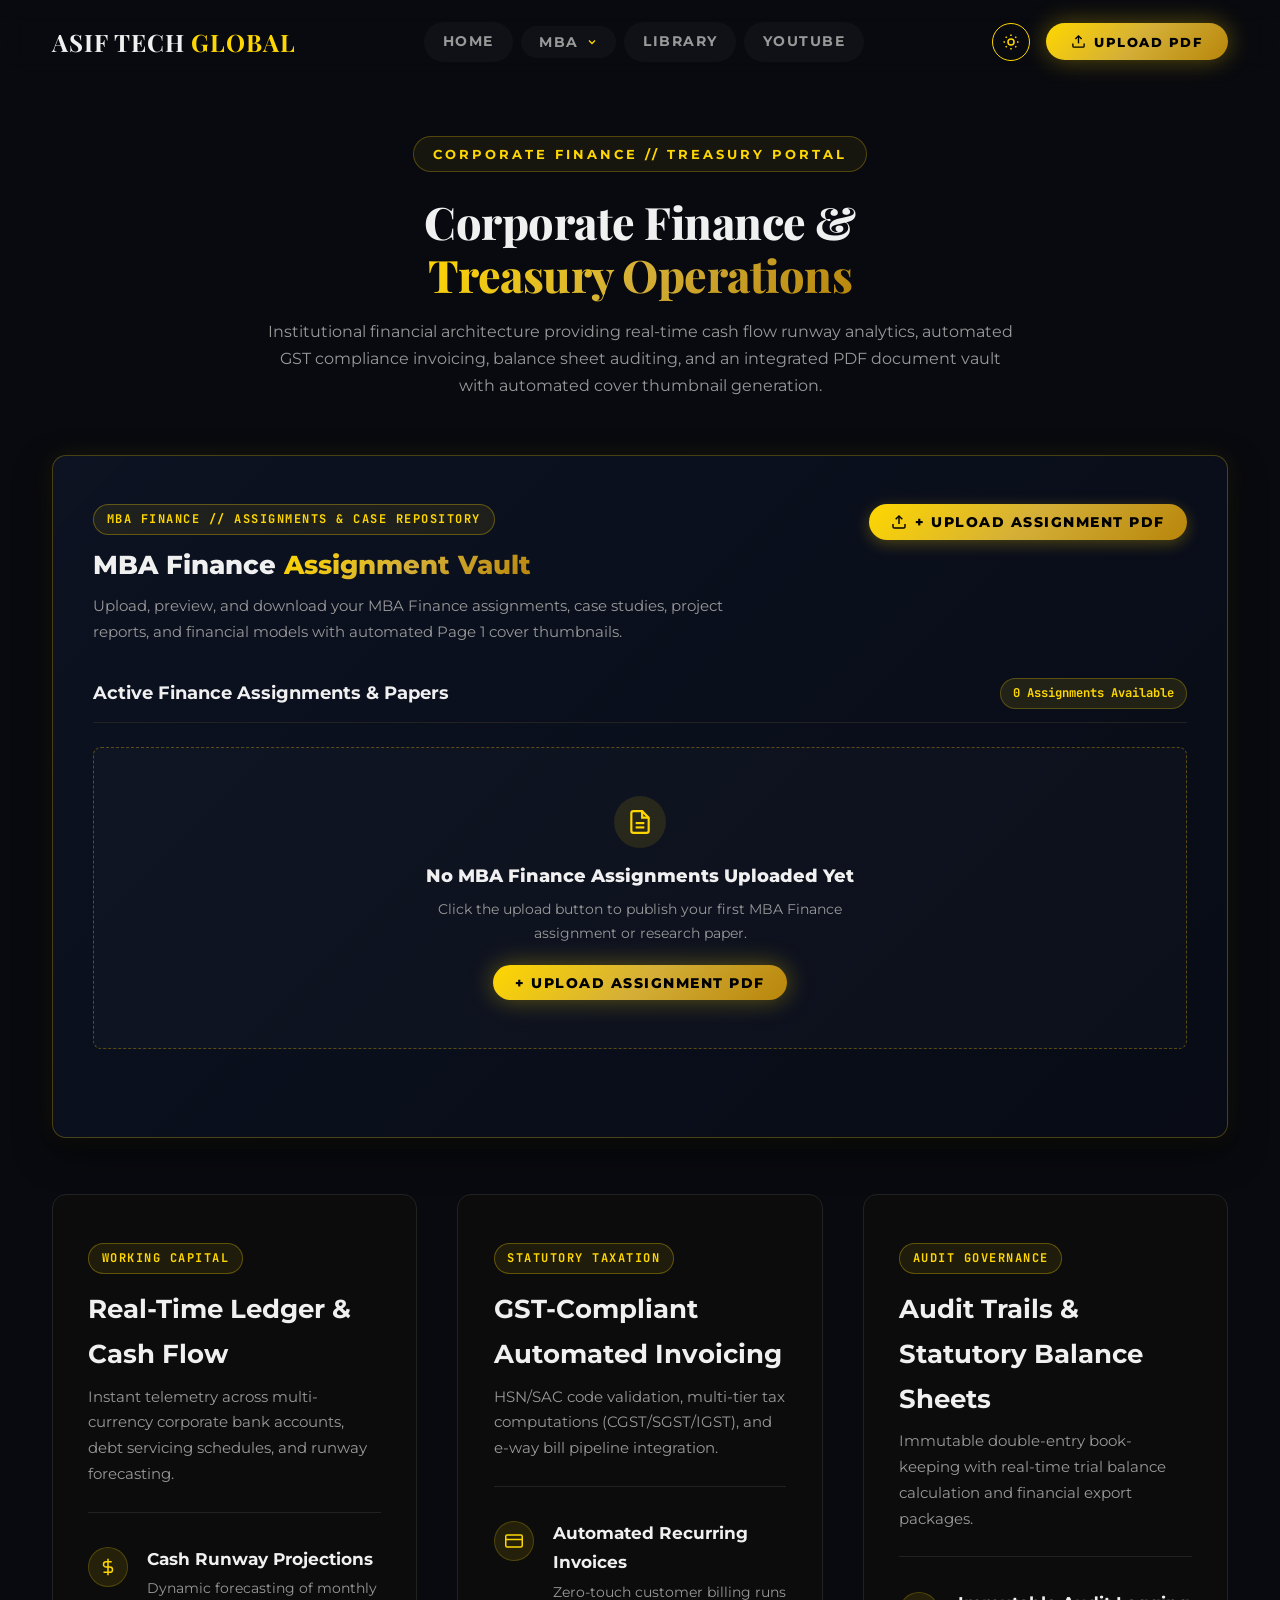
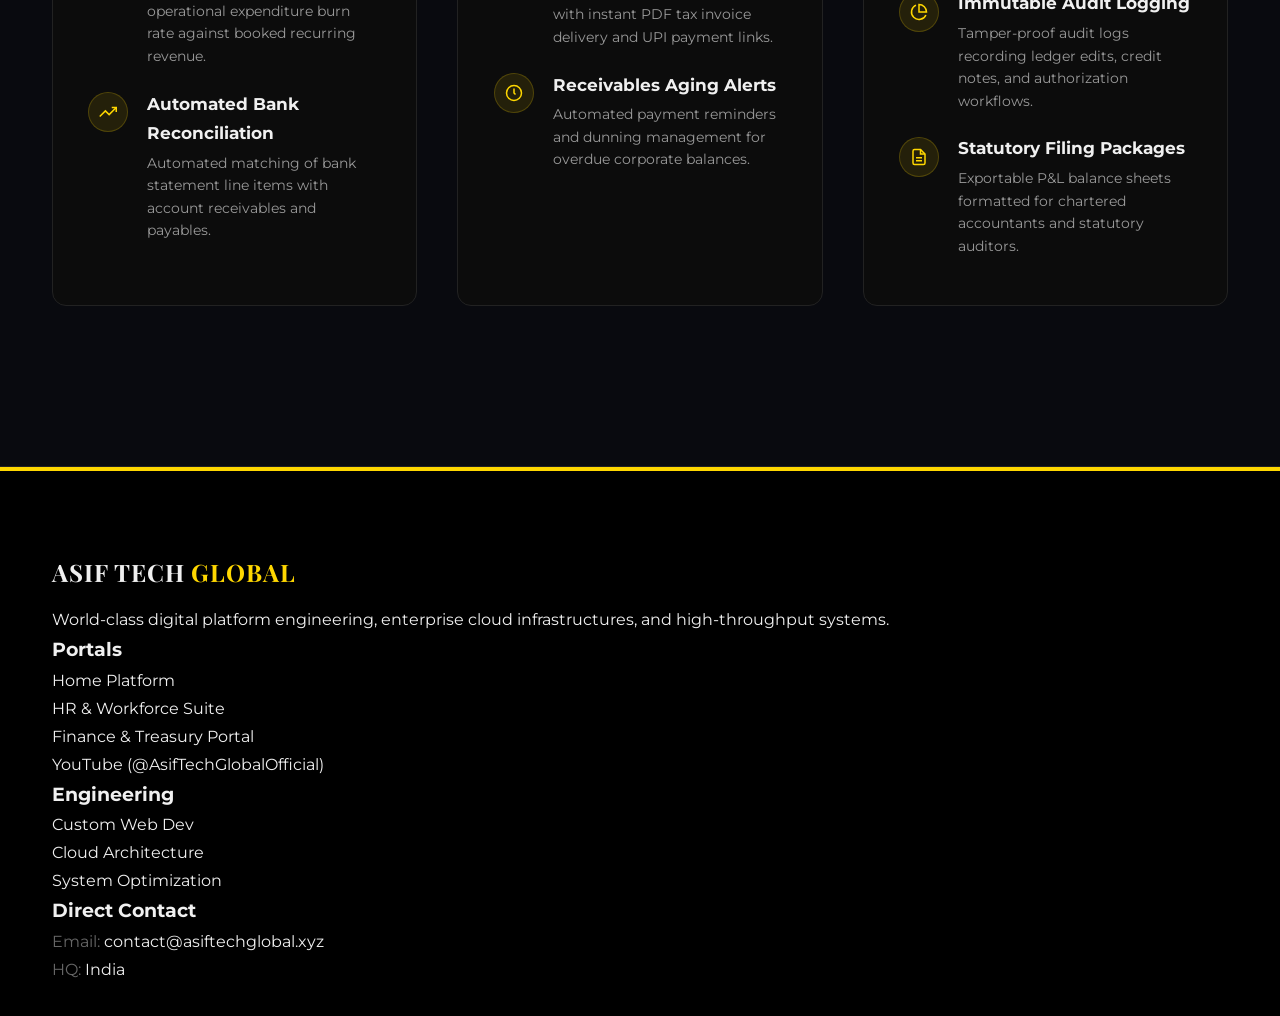
==== finance.html @ 7647943e "feat(finance): add MBA Finance Assignment PDF upload repository with auto-thumbnails and modal reade" ====
<!DOCTYPE html>
<html lang="en" data-theme="dark">
<head>
  <meta charset="UTF-8">
  <meta name="viewport" content="width=device-width, initial-scale=1.0">
  <title>Corporate Finance & Treasury Systems | ASIF TECH GLOBAL</title>
  <meta name="description" content="Enterprise Corporate Finance and Treasury platform by Asif Tech Global. Real-time ledgers, GST invoicing, cash flow forecasting, and automated PDF document vault.">
  
  <link rel="stylesheet" href="style.css">
  <script src="pdf.min.js"></script>
</head>
<body id="finance-portal">

  <!-- ==========================================================================
       Navigation Bar
       ========================================================================== -->
  <nav class="navbar" id="navbar">
    <div class="container nav-wrapper">
      <!-- Brand Logo -->
      <a href="index.html" class="brand-logo">
        ASIF TECH <span>GLOBAL</span>
      </a>

      <!-- Navigation Menu -->
      <div class="nav-menu">
        <a href="index.html" class="nav-link-item">Home</a>

        <!-- MBA Menu with separate HR & FINANCE options -->
        <div class="nav-dropdown" id="mbaDropdown">
          <button class="nav-dropdown-btn active" id="mbaDropdownBtn" type="button" aria-expanded="false" aria-haspopup="true">
            <span>MBA</span>
            <svg class="dropdown-chevron" width="12" height="12" viewBox="0 0 24 24" fill="none" stroke="currentColor" stroke-width="2.5"><polyline points="6 9 12 15 18 9"></polyline></svg>
          </button>
          
          <div class="dropdown-menu-box" id="mbaDropdownMenu">
            <!-- Option 1: HR -->
            <a href="hr.html" class="dropdown-item" id="navItemHr">
              <div class="dropdown-item-icon">
                <svg width="18" height="18" viewBox="0 0 24 24" fill="none" stroke="currentColor" stroke-width="2"><path d="M17 21v-2a4 4 0 0 0-4-4H5a4 4 0 0 0-4 4v2"></path><circle cx="9" cy="7" r="4"></circle><path d="M23 21v-2a4 4 0 0 0-3-3.87"></path><path d="M16 3.13a4 4 0 0 1 0 7.75"></path></svg>
              </div>
              <div class="dropdown-item-info">
                <span class="dropdown-title">HR</span>
                <span class="dropdown-desc">Human Resources, Payroll & Workforce</span>
              </div>
            </a>

            <div class="dropdown-divider"></div>

            <!-- Option 2: FINANCE (Active on this page) -->
            <a href="finance.html" class="dropdown-item active" id="navItemFinance">
              <div class="dropdown-item-icon">
                <svg width="18" height="18" viewBox="0 0 24 24" fill="none" stroke="currentColor" stroke-width="2"><line x1="12" y1="1" x2="12" y2="23"></line><path d="M17 5H9.5a3.5 3.5 0 0 0 0 7h5a3.5 3.5 0 0 1 0 7H6"></path></svg>
              </div>
              <div class="dropdown-item-info">
                <span class="dropdown-title">FINANCE</span>
                <span class="dropdown-desc">Corporate Treasury, GST & Ledgers</span>
              </div>
            </a>
          </div>
        </div>

        <a href="library.html" class="nav-link-item">Library</a>
        <a href="youtube.html" class="nav-link-item">YouTube</a>
      </div>

      <!-- Right Controls -->
      <div class="nav-right">
        <!-- Theme Toggle -->
        <button class="theme-toggle-btn" id="mode-toggle" type="button" aria-label="Toggle Dark and Light Mode" title="Toggle Mode">
          <svg id="sun-svg" width="18" height="18" viewBox="0 0 24 24" fill="none" stroke="currentColor" stroke-width="2">
            <circle cx="12" cy="12" r="4"></circle>
            <path d="M12 2v2M12 20v2M4.93 4.93l1.41 1.41M17.66 17.66l1.41 1.41M2 12h2M20 12h2M6.34 17.66l-1.41 1.41M19.07 4.93l-1.41 1.41"></path>
          </svg>
          <svg id="moon-svg" width="18" height="18" viewBox="0 0 24 24" fill="none" stroke="currentColor" stroke-width="2" style="display: none;">
            <path d="M21 12.79A9 9 0 1 1 11.21 3 7 7 0 0 0 21 12.79z"></path>
          </svg>
        </button>

        <button type="button" class="btn-gold" id="navUploadPdfBtn">
          <svg width="15" height="15" viewBox="0 0 24 24" fill="none" stroke="currentColor" stroke-width="2.2">
            <path d="M21 15v4a2 2 0 0 1-2 2H5a2 2 0 0 1-2-2v-4"></path>
            <polyline points="17 8 12 3 7 8"></polyline>
            <line x1="12" y1="3" x2="12" y2="15"></line>
          </svg>
          <span>Upload PDF</span>
        </button>
      </div>
    </div>
  </nav>

  <!-- ==========================================================================
       Dedicated Finance Page Hero
       ========================================================================== -->
  <header class="page-hero">
    <div class="container">
      <div class="hero-meta-badge">CORPORATE FINANCE // TREASURY PORTAL</div>
      <h1 class="page-hero-title">
        Corporate Finance & <br><span class="gradient-gold-text">Treasury Operations</span>
      </h1>
      <p class="page-hero-subtitle">
        Institutional financial architecture providing real-time cash flow runway analytics, automated GST compliance invoicing, balance sheet auditing, and an integrated PDF document vault with automated cover thumbnail generation.
      </p>
    </div>
  </header>

  <!-- ==========================================================================
       Financial Operations Architecture Grid
       ========================================================================== -->
  <section class="section" style="padding-top: 1rem;">
    <div class="container">
      <!-- ==========================================================================
           MBA Finance Assignment PDF Vault & Document Repository (TOP PROMINENT POSITION)
           ========================================================================== -->
      <div class="finance-pdf-panel" id="financePdfVault">
        <div class="pdf-panel-header" style="display: flex; justify-content: space-between; align-items: flex-start; flex-wrap: wrap; gap: 1rem;">
          <div>
            <div class="suite-badge" style="margin-bottom: 0.5rem;">MBA FINANCE // ASSIGNMENTS &amp; CASE REPOSITORY</div>
            <h2 style="font-size: 1.6rem; font-weight: 800; color: var(--text-main); margin-bottom: 0.4rem;">MBA Finance <span class="gradient-gold-text">Assignment Vault</span></h2>
            <p style="color: var(--text-muted); font-size: 0.92rem; max-width: 680px;">
              Upload, preview, and download your MBA Finance assignments, case studies, project reports, and financial models with automated Page 1 cover thumbnails.
            </p>
          </div>
          <button type="button" class="btn-gold" id="btnOpenFinanceUpload" style="padding: 0.65rem 1.4rem; font-size: 0.85rem; font-weight: 800; display: inline-flex; align-items: center; gap: 0.5rem; box-shadow: 0 4px 15px rgba(230, 184, 0, 0.3);">
            <svg width="16" height="16" viewBox="0 0 24 24" fill="none" stroke="currentColor" stroke-width="2.2"><path d="M21 15v4a2 2 0 0 1-2 2H5a2 2 0 0 1-2-2v-4"></path><polyline points="17 8 12 3 7 8"></polyline><line x1="12" y1="3" x2="12" y2="15"></line></svg>
            <span>+ Upload Assignment PDF</span>
          </button>
        </div>

        <!-- Active Financial Documents Grid -->
        <div class="pdf-documents-header" style="margin-top: 1.5rem;">
          <h4>Active Finance Assignments &amp; Papers</h4>
          <span class="pdf-count-badge" id="pdfDocCount">0 Assignments Available</span>
        </div>

        <div class="pdf-documents-grid" id="financePdfGrid" style="margin-bottom: 2.5rem;">
          <!-- Dynamic Document Cards populated here with live Page 1 thumbnails -->
        </div>
      </div>

      <!-- ==========================================================================
           Financial Operations Architecture Grid (BELOW PDF SECTION)
           ========================================================================== -->
      <div class="hr-finance-grid" style="grid-template-columns: repeat(auto-fit, minmax(320px, 1fr));">
        <!-- Module 1: Ledger & Cash Flow -->
        <div class="suite-card">
          <div class="suite-header">
            <div class="suite-badge">Working Capital</div>
            <h3>Real-Time Ledger & Cash Flow</h3>
            <p style="color: var(--text-muted); font-size: 0.92rem;">
              Instant telemetry across multi-currency corporate bank accounts, debt servicing schedules, and runway forecasting.
            </p>
          </div>
          <ul class="suite-feature-list">
            <li>
              <div class="suite-feature-icon">
                <svg width="18" height="18" viewBox="0 0 24 24" fill="none" stroke="currentColor" stroke-width="2"><line x1="12" y1="1" x2="12" y2="23"></line><path d="M17 5H9.5a3.5 3.5 0 0 0 0 7h5a3.5 3.5 0 0 1 0 7H6"></path></svg>
              </div>
              <div>
                <strong>Cash Runway Projections</strong>
                <p>Dynamic forecasting of monthly operational expenditure burn rate against booked recurring revenue.</p>
              </div>
            </li>
            <li>
              <div class="suite-feature-icon">
                <svg width="18" height="18" viewBox="0 0 24 24" fill="none" stroke="currentColor" stroke-width="2"><polyline points="23 6 13.5 15.5 8.5 10.5 1 18"></polyline><polyline points="17 6 23 6 23 12"></polyline></svg>
              </div>
              <div>
                <strong>Automated Bank Reconciliation</strong>
                <p>Automated matching of bank statement line items with account receivables and payables.</p>
              </div>
            </li>
          </ul>
        </div>

        <!-- Module 2: GST Invoicing -->
        <div class="suite-card">
          <div class="suite-header">
            <div class="suite-badge">Statutory Taxation</div>
            <h3>GST-Compliant Automated Invoicing</h3>
            <p style="color: var(--text-muted); font-size: 0.92rem;">
              HSN/SAC code validation, multi-tier tax computations (CGST/SGST/IGST), and e-way bill pipeline integration.
            </p>
          </div>
          <ul class="suite-feature-list">
            <li>
              <div class="suite-feature-icon">
                <svg width="18" height="18" viewBox="0 0 24 24" fill="none" stroke="currentColor" stroke-width="2"><rect x="1" y="4" width="22" height="16" rx="2" ry="2"></rect><line x1="1" y1="10" x2="23" y2="10"></line></svg>
              </div>
              <div>
                <strong>Automated Recurring Invoices</strong>
                <p>Zero-touch customer billing runs with instant PDF tax invoice delivery and UPI payment links.</p>
              </div>
            </li>
            <li>
              <div class="suite-feature-icon">
                <svg width="18" height="18" viewBox="0 0 24 24" fill="none" stroke="currentColor" stroke-width="2"><circle cx="12" cy="12" r="10"></circle><polyline points="12 6 12 12 14 14"></polyline></svg>
              </div>
              <div>
                <strong>Receivables Aging Alerts</strong>
                <p>Automated payment reminders and dunning management for overdue corporate balances.</p>
              </div>
            </li>
          </ul>
        </div>

        <!-- Module 3: Audit & Balances -->
        <div class="suite-card">
          <div class="suite-header">
            <div class="suite-badge">Audit Governance</div>
            <h3>Audit Trails & Statutory Balance Sheets</h3>
            <p style="color: var(--text-muted); font-size: 0.92rem;">
              Immutable double-entry book-keeping with real-time trial balance calculation and financial export packages.
            </p>
          </div>
          <ul class="suite-feature-list">
            <li>
              <div class="suite-feature-icon">
                <svg width="18" height="18" viewBox="0 0 24 24" fill="none" stroke="currentColor" stroke-width="2"><path d="M21.21 15.89A10 10 0 1 1 8 2.83"></path><path d="M22 12A10 10 0 0 0 12 2v10z"></path></svg>
              </div>
              <div>
                <strong>Immutable Audit Logging</strong>
                <p>Tamper-proof audit logs recording ledger edits, credit notes, and authorization workflows.</p>
              </div>
            </li>
            <li>
              <div class="suite-feature-icon">
                <svg width="18" height="18" viewBox="0 0 24 24" fill="none" stroke="currentColor" stroke-width="2"><path d="M14 2H6a2 2 0 0 0-2 2v16a2 2 0 0 0 2 2h12a2 2 0 0 0 2-2V8z"></path><polyline points="14 2 14 8 20 8"></polyline><line x1="16" y1="13" x2="8" y2="13"></line><line x1="16" y1="17" x2="8" y2="17"></line></svg>
              </div>
              <div>
                <strong>Statutory Filing Packages</strong>
                <p>Exportable P&amp;L balance sheets formatted for chartered accountants and statutory auditors.</p>
              </div>
            </li>
          </ul>
        </div>
      </div>
    </div>
  </section>

  <!-- ==========================================================================
       Footer
       ========================================================================== -->
  <footer class="footer">
    <div class="container">
      <div class="footer-grid">
        <div class="footer-brand-col">
          <div class="brand-logo" style="margin-bottom: 0.8rem;">
            ASIF TECH <span>GLOBAL</span>
          </div>
          <p>
            World-class digital platform engineering, enterprise cloud infrastructures, and high-throughput systems.
          </p>
        </div>

        <div>
          <h3>Portals</h3>
          <ul>
            <li><a href="index.html">Home Platform</a></li>
            <li><a href="hr.html">HR & Workforce Suite</a></li>
            <li><a href="finance.html">Finance & Treasury Portal</a></li>
            <li><a href="youtube.html">YouTube (@AsifTechGlobalOfficial)</a></li>
          </ul>
        </div>

        <div>
          <h3>Engineering</h3>
          <ul>
            <li><a href="index.html#ecosystem">Custom Web Dev</a></li>
            <li><a href="index.html#ecosystem">Cloud Architecture</a></li>
            <li><a href="index.html#ecosystem">System Optimization</a></li>
          </ul>
        </div>

        <div>
          <h3>Direct Contact</h3>
          <ul>
            <li><span style="color: var(--text-dim);">Email:</span> <a href="mailto:contact@asiftechglobal.xyz">contact@asiftechglobal.xyz</a></li>
            <li><span style="color: var(--text-dim);">HQ:</span> India</li>
          </ul>
        </div>
      </div>

  <!-- ==========================================================================
       MBA Finance Assignment Upload Modal
       ========================================================================== -->
  <div class="pdf-modal" id="financeUploadModal" role="dialog" aria-modal="true" aria-hidden="true">
    <div class="pdf-modal-backdrop" id="financeUploadModalBackdrop"></div>
    <div class="pdf-modal-container" style="max-width: 620px; height: auto; max-height: 90vh;">
      <div class="pdf-modal-header">
        <div class="pdf-modal-title" style="display: flex; align-items: center; gap: 0.6rem;">
          <svg width="18" height="18" viewBox="0 0 24 24" fill="none" stroke="var(--gold)" stroke-width="2.2"><path d="M21 15v4a2 2 0 0 1-2 2H5a2 2 0 0 1-2-2v-4"></path><polyline points="17 8 12 3 7 8"></polyline><line x1="12" y1="3" x2="12" y2="15"></line></svg>
          <span>Upload MBA Finance Assignment</span>
        </div>
        <button type="button" class="btn-pdf-close" id="financeUploadModalClose" aria-label="Close Modal">
          <svg width="18" height="18" viewBox="0 0 24 24" fill="none" stroke="currentColor" stroke-width="2"><line x1="18" y1="6" x2="6" y2="18"></line><line x1="6" y1="6" x2="18" y2="18"></line></svg>
        </button>
      </div>

      <div class="pdf-modal-body" style="padding: 1.8rem; overflow-y: auto; background: var(--bg-card, #0f1424);">
        <form id="formUploadFinanceAssignment" style="display: flex; flex-direction: column; gap: 1.1rem;">
          
          <!-- PDF File Dropzone -->
          <div class="bot-field-box">
            <label class="bot-field-label">Select Assignment PDF *</label>
            <div class="lib-file-dropzone" id="financeFileDropzone" style="border: 2px dashed rgba(230, 184, 0, 0.4); border-radius: 8px; padding: 1.8rem; text-align: center; cursor: pointer; background: rgba(0,0,0,0.25); transition: all 0.3s ease;">
              <input type="file" id="financePdfInput" accept="application/pdf" style="display: none;" required>
              <div class="dropzone-content">
                <div style="width: 44px; height: 44px; border-radius: 50%; background: rgba(230, 184, 0, 0.12); color: var(--gold); display: inline-flex; align-items: center; justify-content: center; margin-bottom: 0.6rem;">
                  <svg width="22" height="22" viewBox="0 0 24 24" fill="none" stroke="currentColor" stroke-width="2.2"><path d="M21 15v4a2 2 0 0 1-2 2H5a2 2 0 0 1-2-2v-4"></path><polyline points="17 8 12 3 7 8"></polyline><line x1="12" y1="3" x2="12" y2="15"></line></svg>
                </div>
                <p id="financeDropText" style="font-size: 0.95rem; font-weight: 700; color: var(--text-main); margin-bottom: 0.2rem;">Click to choose Assignment PDF</p>
                <p id="financeDropSubText" style="font-size: 0.78rem; color: var(--text-muted);">or drag and drop your PDF document here</p>
              </div>
            </div>
          </div>

          <!-- Assignment Title -->
          <div class="bot-field-box">
            <label class="bot-field-label" for="financeDocTitle">Assignment Title *</label>
            <input type="text" id="financeDocTitle" class="bot-text-input" placeholder="e.g. Corporate Valuation &amp; DCF Model Assignment" required>
          </div>

          <!-- Subject & Author -->
          <div style="display: grid; grid-template-columns: 1fr 1fr; gap: 1rem;">
            <div class="bot-field-box">
              <label class="bot-field-label" for="financeDocSubject">Finance Subject / Module *</label>
              <select id="financeDocSubject" class="bot-select-input" required>
                <option value="Corporate Finance" selected>Corporate Finance</option>
                <option value="Valuation &amp; DCF">Valuation &amp; DCF Models</option>
                <option value="Portfolio Management">Portfolio &amp; Security Analysis</option>
                <option value="Financial Markets">Financial Markets &amp; Banking</option>
                <option value="GST &amp; Taxation">Corporate Tax &amp; GST</option>
                <option value="Working Capital">Working Capital Management</option>
                <option value="International Finance">International Finance</option>
                <option value="Case Study Solution">Case Study Solution</option>
              </select>
            </div>

            <div class="bot-field-box">
              <label class="bot-field-label" for="financeDocAuthor">Author / Student / Batch</label>
              <input type="text" id="financeDocAuthor" class="bot-text-input" placeholder="e.g. MBA Finance 2026">
            </div>
          </div>

          <!-- Live Thumbnail Preview -->
          <div id="financeThumbPreviewBox" style="display: none; background: rgba(0,0,0,0.4); border: 1px solid var(--border-gold); border-radius: var(--radius-sm); padding: 0.9rem; text-align: center;">
            <span style="font-size: 0.72rem; font-weight: 700; color: var(--gold); display: block; margin-bottom: 0.5rem; text-transform: uppercase; letter-spacing: 0.5px;">
              Auto-Generated Cover Thumbnail
            </span>
            <img id="financeImgThumbnail" src="" alt="Thumbnail Preview" style="max-height: 150px; max-width: 100%; border-radius: 4px; box-shadow: 0 4px 15px rgba(0,0,0,0.5);">
          </div>

          <button type="submit" id="btnSubmitFinanceAssignment" class="btn-gold" style="padding: 0.85rem; font-weight: 800; font-size: 0.95rem; justify-content: center; width: 100%; margin-top: 0.4rem; box-shadow: 0 4px 15px rgba(230, 184, 0, 0.3);">
            Publish Assignment to Vault
          </button>
        </form>
      </div>
    </div>
  </div>

  <!-- In-Page PDF Reader Modal -->
  <div class="pdf-modal" id="pdfModal" aria-hidden="true">
    <div class="pdf-modal-backdrop" id="pdfModalBackdrop"></div>
    <div class="pdf-modal-container">
      <div class="pdf-modal-header">
        <div class="pdf-modal-title" id="pdfModalTitle">Document Viewer</div>
        <div class="pdf-modal-actions">
          <a href="#" id="pdfModalDownload" class="btn-pdf-action" download title="Download PDF">
            <svg width="15" height="15" viewBox="0 0 24 24" fill="none" stroke="currentColor" stroke-width="2">
              <path d="M21 15v4a2 2 0 0 1-2 2H5a2 2 0 0 1-2-2v-4"></path>
              <polyline points="7 10 12 15 17 10"></polyline>
              <line x1="12" y1="15" x2="12" y2="3"></line>
            </svg>
            <span>Download</span>
          </a>
          <button type="button" class="btn-pdf-close" id="closePdfModal" aria-label="Close Viewer">
            <svg width="18" height="18" viewBox="0 0 24 24" fill="none" stroke="currentColor" stroke-width="2">
              <line x1="18" y1="6" x2="6" y2="18"></line>
              <line x1="6" y1="6" x2="18" y2="18"></line>
            </svg>
          </button>
        </div>
      </div>
      <div class="pdf-modal-body">
        <iframe id="pdfModalFrame" src="" title="PDF Document Viewer"></iframe>
      </div>
    </div>
  </div>

  <!-- Scroll to top button -->
  <button class="scroll-top" id="scroll-top" onclick="window.scrollTo({top:0,behavior:'smooth'})" aria-label="Scroll to Top" title="Scroll to Top">
    &uarr;
  </button>

  <script src="app.js"></script>
</body>
</html>
---- style.css ----
/* ==========================================================================
   ASIF TECH GLOBAL — Ultra-Luxury Black & Gold IT Engineering Firm
   Benchmark: asiftechglobal.xyz (Elevated & Refined, Zero Emojis)
   ========================================================================== */

@import url('https://fonts.googleapis.com/css2?family=Montserrat:ital,wght@0,300;0,400;0,500;0,600;0,700;0,800;0,900;1,400&family=Playfair+Display:wght@600;700;800&family=JetBrains+Mono:wght@400;500&display=swap');

:root {
  --gold: #FFD700;
  --gold-light: #FFE55C;
  --gold-dark: #B8860B;
  --gold-gradient: linear-gradient(135deg, #FFD700 0%, #D4AF37 50%, #B8860B 100%);
  --gold-glow: 0 0 25px rgba(255, 215, 0, 0.35);

  --black: #000000;
  --dark-void: #050505;
  --dark-card: #0c0c0c;
  --dark-surface: #141414;
  --border-subtle: #222222;
  --border-gold: rgba(255, 215, 0, 0.3);

  --text-main: #f0f0f0;
  --text-muted: #999999;
  --text-dim: #666666;

  --font-main: 'Montserrat', -apple-system, BlinkMacSystemFont, sans-serif;
  --font-serif: 'Playfair Display', serif;
  --font-mono: 'JetBrains Mono', monospace;

  --radius-sm: 4px;
  --radius-md: 8px;
  --radius-lg: 14px;
  --radius-pill: 50px;

  --transition: 0.3s cubic-bezier(0.16, 1, 0.3, 1);
}

[data-theme="light"] {
  --black: #ffffff;
  --dark-void: #f5f5f7;
  --dark-card: #ffffff;
  --dark-surface: #e9e9ee;
  --border-subtle: #d8d8e0;
  --border-gold: rgba(184, 134, 11, 0.4);

  --text-main: #111111;
  --text-muted: #555555;
  --text-dim: #888888;
  --gold-glow: 0 0 20px rgba(184, 134, 11, 0.25);
}

/* Reset & Base */
*, *::before, *::after {
  margin: 0;
  padding: 0;
  box-sizing: border-box;
}

html {
  scroll-behavior: smooth;
  font-size: 16px;
}

body {
  font-family: var(--font-main);
  background: #090a0f;
  color: var(--text-main);
  line-height: 1.75;
  overflow-x: hidden;
  transition: background var(--transition), color var(--transition);
  position: relative;
}

[data-theme="light"] body {
  background: #f8fafc;
}

/* Background Canvas Disabled */
#financeHrCanvas {
  display: none !important;
}

a {
  text-decoration: none;
  color: inherit;
  transition: var(--transition);
}

ul {
  list-style: none;
}

button {
  cursor: pointer;
  border: none;
  background: none;
  font-family: inherit;
}

.container {
  max-width: 1240px;
  margin: 0 auto;
  padding: 0 2rem;
}

/* Typography Helpers */
.text-gold {
  color: var(--gold);
}

.gradient-gold-text {
  background: var(--gold-gradient);
  -webkit-background-clip: text;
  -webkit-text-fill-color: transparent;
}

/* ==========================================================================
   Navigation Bar (Seamless Transparent, No Border Line, ONLY "Home")
   ========================================================================== */
.navbar {
  position: fixed;
  top: 0;
  left: 0;
  width: 100%;
  z-index: 1000;
  background: transparent;
  backdrop-filter: blur(14px);
  -webkit-backdrop-filter: blur(14px);
  border-bottom: none; /* Removed header border line */
  padding: 1.3rem 0;
  transition: background-color var(--transition), padding var(--transition), box-shadow var(--transition);
}

[data-theme="light"] .navbar {
  background: transparent;
}

.navbar.scrolled {
  padding: 0.9rem 0;
  background: rgba(8, 12, 22, 0.65);
  backdrop-filter: blur(20px);
  -webkit-backdrop-filter: blur(20px);
  border-bottom: none; /* No line even when scrolled */
  box-shadow: 0 10px 30px rgba(0, 0, 0, 0.4);
}

[data-theme="light"] .navbar.scrolled {
  background: rgba(255, 255, 255, 0.85);
  box-shadow: 0 10px 25px rgba(0, 0, 0, 0.06);
}

.nav-wrapper {
  display: flex;
  align-items: center;
  justify-content: space-between;
}

.brand-logo {
  font-family: var(--font-serif);
  font-size: 1.5rem;
  font-weight: 700;
  letter-spacing: 1px;
  color: var(--text-main);
  display: flex;
  align-items: center;
  gap: 0.4rem;
}

.brand-logo span {
  color: var(--gold);
}

/* Nav Menu & Dropdown */
.nav-menu {
  display: flex;
  align-items: center;
  gap: 0.5rem;
}

.nav-link-item {
  font-size: 0.85rem;
  font-weight: 700;
  text-transform: uppercase;
  letter-spacing: 1.5px;
  color: var(--text-muted);
  padding: 0.45rem 1.1rem;
  border-radius: var(--radius-pill);
  background: rgba(255, 255, 255, 0.03);
  border: 1px solid transparent;
  transition: var(--transition);
  text-decoration: none;
  display: inline-flex;
  align-items: center;
}

.nav-link-item:hover, .nav-link-item.active {
  color: var(--gold);
  background: rgba(255, 215, 0, 0.08);
  border-color: rgba(255, 215, 0, 0.3);
  box-shadow: 0 0 15px rgba(255, 215, 0, 0.2);
}

/* MBA Dropdown */
.nav-dropdown {
  position: relative;
  display: inline-block;
}

.nav-dropdown-btn {
  font-family: inherit;
  font-size: 0.85rem;
  font-weight: 700;
  text-transform: uppercase;
  letter-spacing: 1.5px;
  color: var(--text-muted);
  padding: 0.45rem 1.1rem;
  border-radius: var(--radius-pill);
  background: rgba(255, 255, 255, 0.03);
  border: 1px solid transparent;
  cursor: pointer;
  transition: var(--transition);
  display: inline-flex;
  align-items: center;
  gap: 0.45rem;
}

.dropdown-chevron {
  transition: transform 0.25s cubic-bezier(0.16, 1, 0.3, 1);
  color: var(--gold);
}

.nav-dropdown:hover .nav-dropdown-btn,
.nav-dropdown.active .nav-dropdown-btn,
.nav-dropdown-btn:hover {
  color: var(--gold);
  background: rgba(255, 215, 0, 0.08);
  border-color: rgba(255, 215, 0, 0.3);
  box-shadow: 0 0 15px rgba(255, 215, 0, 0.2);
}

.nav-dropdown:hover .dropdown-chevron,
.nav-dropdown.active .dropdown-chevron {
  transform: rotate(180deg);
}

.dropdown-menu-box {
  position: absolute;
  top: calc(100% + 0.6rem);
  left: 50%;
  transform: translateX(-50%) translateY(8px);
  min-width: 290px;
  background: rgba(14, 20, 36, 0.95);
  backdrop-filter: blur(20px);
  -webkit-backdrop-filter: blur(20px);
  border: 1px solid rgba(255, 215, 0, 0.25);
  border-radius: var(--radius-md);
  padding: 0.6rem;
  box-shadow: 0 18px 40px rgba(0, 0, 0, 0.65), 0 0 25px rgba(255, 215, 0, 0.12);
  opacity: 0;
  visibility: hidden;
  pointer-events: none;
  transition: opacity 0.22s ease, transform 0.22s ease, visibility 0.22s ease;
  z-index: 1000;
}

[data-theme="light"] .dropdown-menu-box {
  background: rgba(255, 255, 255, 0.96);
  border-color: rgba(212, 175, 55, 0.4);
  box-shadow: 0 18px 40px rgba(0, 0, 0, 0.12);
}

.nav-dropdown:hover .dropdown-menu-box,
.nav-dropdown.active .dropdown-menu-box {
  opacity: 1;
  visibility: visible;
  pointer-events: auto;
  transform: translateX(-50%) translateY(0);
}

.dropdown-item {
  display: flex;
  align-items: center;
  gap: 0.85rem;
  padding: 0.75rem 0.9rem;
  border-radius: var(--radius-sm);
  transition: var(--transition);
  text-decoration: none;
  cursor: pointer;
}

.dropdown-item:hover {
  background: rgba(255, 215, 0, 0.1);
  transform: translateX(4px);
}

.dropdown-item.active {
  background: rgba(255, 215, 0, 0.12);
  border-left: 3px solid var(--gold);
}

.dropdown-item-icon {
  width: 36px;
  height: 36px;
  border-radius: 8px;
  background: rgba(255, 215, 0, 0.1);
  border: 1px solid rgba(255, 215, 0, 0.3);
  color: var(--gold);
  display: flex;
  align-items: center;
  justify-content: center;
  flex-shrink: 0;
}

.dropdown-item-info {
  display: flex;
  flex-direction: column;
}

.dropdown-title {
  font-family: var(--font-sans);
  font-weight: 800;
  font-size: 0.9rem;
  letter-spacing: 1.5px;
  color: var(--text-main);
}

.dropdown-desc {
  font-size: 0.73rem;
  color: var(--text-muted);
  line-height: 1.3;
  margin-top: 0.15rem;
}

.dropdown-divider {
  height: 1px;
  background: rgba(255, 255, 255, 0.07);
  margin: 0.35rem 0.5rem;
}

[data-theme="light"] .dropdown-divider {
  background: rgba(0, 0, 0, 0.08);
}

.nav-right {
  display: flex;
  align-items: center;
  gap: 1rem;
}

.theme-toggle-btn {
  width: 38px;
  height: 38px;
  border-radius: 50%;
  border: 1px solid var(--gold);
  color: var(--gold);
  display: flex;
  align-items: center;
  justify-content: center;
  transition: var(--transition);
}

.theme-toggle-btn:hover {
  background: var(--gold);
  color: #000;
  transform: rotate(20deg);
}

.btn-gold {
  background: var(--gold-gradient);
  color: #000000;
  padding: 0.65rem 1.6rem;
  font-weight: 800;
  font-size: 0.82rem;
  text-transform: uppercase;
  letter-spacing: 1.5px;
  border-radius: var(--radius-pill);
  box-shadow: var(--gold-glow);
  display: inline-flex;
  align-items: center;
  gap: 0.5rem;
  transition: var(--transition);
  border: none;
}

.btn-gold:hover {
  transform: translateY(-3px);
  box-shadow: 0 0 35px rgba(255, 215, 0, 0.6);
  color: #000000;
}

.btn-outline-white {
  padding: 0.65rem 1.6rem;
  font-weight: 700;
  font-size: 0.82rem;
  text-transform: uppercase;
  letter-spacing: 1.5px;
  border-radius: var(--radius-pill);
  border: 1px solid var(--text-main);
  color: var(--text-main);
  transition: var(--transition);
}

.btn-outline-white:hover {
  border-color: var(--gold);
  color: var(--gold);
  background: rgba(255, 215, 0, 0.05);
  transform: translateY(-3px);
}

/* ==========================================================================
   Hero Section
   ========================================================================== */
.hero {
  position: relative;
  min-height: 100vh;
  display: flex;
  align-items: center;
  justify-content: center;
  text-align: center;
  padding: 8rem 2rem 5rem;
  overflow: hidden;
  background: radial-gradient(circle at 50% 25%, rgba(230, 184, 0, 0.04) 0%, transparent 70%);
}

.hero-overlay {
  display: none;
}

.hero-content {
  position: relative;
  z-index: 2;
  max-width: 900px;
}

.hero-meta-badge {
  display: inline-block;
  font-size: 0.82rem;
  font-weight: 700;
  letter-spacing: 3px;
  color: var(--gold);
  text-transform: uppercase;
  margin-bottom: 1.5rem;
  padding: 0.35rem 1.2rem;
  border-radius: var(--radius-pill);
  background: rgba(255, 215, 0, 0.06);
  border: 1px solid rgba(255, 215, 0, 0.25);
}

.hero-title {
  font-size: 4.2rem;
  font-weight: 900;
  line-height: 1.1;
  text-transform: uppercase;
  letter-spacing: -1px;
  margin-bottom: 1.5rem;
  background: linear-gradient(180deg, #ffffff 0%, #b5b5b5 100%);
  -webkit-background-clip: text;
  -webkit-text-fill-color: transparent;
}

[data-theme="light"] .hero-title {
  background: linear-gradient(180deg, #000000 0%, #444444 100%);
  -webkit-background-clip: text;
  -webkit-text-fill-color: transparent;
}

@media (max-width: 768px) {
  .hero-title {
    font-size: 2.5rem;
  }
}

.hero-subtitle {
  font-size: 1.25rem;
  color: var(--text-muted);
  max-width: 700px;
  margin: 0 auto 2.5rem;
  line-height: 1.8;
  font-weight: 400;
}

.hero-actions {
  display: flex;
  align-items: center;
  justify-content: center;
  gap: 1.2rem;
  flex-wrap: wrap;
}

/* ==========================================================================
   Section General
   ========================================================================== */
.section {
  padding: 6.5rem 0;
  border-bottom: 1px solid var(--border-subtle);
}

.section-bg-dark {
  background-color: var(--dark-void);
}

.section-header {
  text-align: center;
  margin-bottom: 4.5rem;
}

.section-pretitle {
  font-size: 0.85rem;
  font-weight: 700;
  letter-spacing: 3px;
  color: var(--gold);
  text-transform: uppercase;
  margin-bottom: 0.6rem;
}

.section-h2 {
  font-size: 2.8rem;
  font-weight: 800;
  text-transform: uppercase;
  letter-spacing: -0.5px;
}

@media (max-width: 768px) {
  .section-h2 {
    font-size: 2rem;
  }
}

/* ==========================================================================
   Vision (4 Pillars)
   ========================================================================== */
.vision-grid {
  display: grid;
  grid-template-columns: repeat(auto-fit, minmax(240px, 1fr));
  gap: 2rem;
}

.vision-card {
  text-align: center;
  padding: 2.5rem 1.8rem;
  background: var(--dark-card);
  border: 1px solid var(--border-subtle);
  border-radius: var(--radius-md);
  transition: var(--transition);
}

.vision-card:hover {
  border-color: var(--gold);
  transform: translateY(-6px);
}

.vision-icon-wrap {
  width: 60px;
  height: 60px;
  margin: 0 auto 1.5rem;
  border-radius: 50%;
  background: rgba(255, 215, 0, 0.1);
  display: flex;
  align-items: center;
  justify-content: center;
  color: var(--gold);
}

.vision-card h3 {
  font-size: 1.3rem;
  margin-bottom: 0.5rem;
}

.vision-card p {
  font-size: 0.92rem;
  color: var(--text-muted);
}

/* ==========================================================================
   Core Ecosystem (Services)
   ========================================================================== */
.ecosystem-grid {
  display: grid;
  grid-template-columns: repeat(auto-fit, minmax(320px, 1fr));
  gap: 2rem;
}

.ecosystem-card {
  background: var(--dark-card);
  border: 1px solid var(--border-subtle);
  border-radius: var(--radius-md);
  padding: 2.5rem;
  transition: var(--transition);
  display: flex;
  flex-direction: column;
}

.ecosystem-card:hover {
  border-color: var(--gold);
  transform: translateY(-8px);
  box-shadow: 0 12px 30px rgba(0, 0, 0, 0.5);
}

.ecosystem-icon {
  width: 50px;
  height: 50px;
  color: var(--gold);
  margin-bottom: 1.4rem;
}

.ecosystem-card h3 {
  font-size: 1.4rem;
  margin-bottom: 0.8rem;
  color: var(--text-main);
}

.ecosystem-card p {
  font-size: 0.95rem;
  color: var(--text-muted);
  line-height: 1.7;
  margin-bottom: 1.5rem;
  flex-grow: 1;
}

.ecosystem-link {
  font-size: 0.85rem;
  font-weight: 700;
  text-transform: uppercase;
  letter-spacing: 1px;
  color: var(--gold);
  display: inline-flex;
  align-items: center;
  gap: 0.4rem;
}

.ecosystem-link:hover {
  gap: 0.7rem;
}

/* ==========================================================================
   Leadership & Engineering Team
   ========================================================================== */
.team-grid {
  display: grid;
  grid-template-columns: repeat(auto-fit, minmax(250px, 1fr));
  gap: 2rem;
}

.team-card {
  text-align: center;
  padding: 2.5rem 1.8rem;
  border: 1px solid var(--border-subtle);
  border-radius: var(--radius-md);
  background: var(--dark-card);
  transition: var(--transition);
}

.team-card:hover {
  border-color: var(--gold);
  transform: translateY(-8px);
  box-shadow: 0 15px 40px rgba(255, 215, 0, 0.08);
}

.team-avatar {
  width: 80px;
  height: 80px;
  border-radius: 50%;
  background: var(--gold-gradient);
  margin: 0 auto 1.2rem;
  display: flex;
  align-items: center;
  justify-content: center;
  font-size: 2rem;
  font-weight: 900;
  color: #000;
  font-family: var(--font-serif);
}

.team-card h4 {
  font-size: 1.2rem;
  margin-bottom: 0.25rem;
}

.team-role {
  color: var(--gold);
  font-size: 0.8rem;
  font-weight: 700;
  text-transform: uppercase;
  letter-spacing: 1.5px;
  margin-bottom: 1rem;
}

.team-card p {
  color: var(--text-muted);
  font-size: 0.88rem;
  line-height: 1.6;
}

/* ==========================================================================
   Animated Stats Section
   ========================================================================== */
.stats-section {
  background: linear-gradient(180deg, var(--dark-void) 0%, #000000 100%);
  padding: 5rem 0;
  border-bottom: 1px solid var(--border-subtle);
  border-top: 1px solid var(--border-subtle);
  position: relative;
}

.stats-grid {
  display: grid;
  grid-template-columns: repeat(auto-fit, minmax(200px, 1fr));
  gap: 2.5rem;
  text-align: center;
}

.stat-number {
  font-size: 3.8rem;
  font-weight: 900;
  color: var(--gold);
  font-family: var(--font-main);
  line-height: 1.1;
  margin-bottom: 0.4rem;
}

.stat-label {
  font-size: 0.95rem;
  letter-spacing: 1px;
  text-transform: uppercase;
  color: var(--text-main);
  font-weight: 600;
}

/* ==========================================================================
   Engineering Process (1, 2, 3, 4)
   ========================================================================== */
.process-grid {
  display: grid;
  grid-template-columns: repeat(auto-fit, minmax(240px, 1fr));
  gap: 2rem;
}

.process-step {
  text-align: center;
  padding: 2rem 1.5rem;
  background: var(--dark-card);
  border: 1px solid var(--border-subtle);
  border-radius: var(--radius-md);
  position: relative;
}

.step-num {
  background: var(--gold);
  color: #000;
  width: 54px;
  height: 54px;
  border-radius: 50%;
  font-size: 1.4rem;
  font-weight: 900;
  display: flex;
  align-items: center;
  justify-content: center;
  margin: 0 auto 1.4rem;
}

.process-step h3 {
  font-size: 1.25rem;
  margin-bottom: 0.6rem;
}

.process-step p {
  color: var(--text-muted);
  font-size: 0.9rem;
}

/* ==========================================================================
   Pricing Plans
   ========================================================================== */
.pricing-grid {
  display: grid;
  grid-template-columns: repeat(auto-fit, minmax(300px, 1fr));
  gap: 2.5rem;
  align-items: center;
}

.pricing-card {
  background: var(--dark-card);
  padding: 3.5rem 2.2rem;
  text-align: center;
  border-radius: var(--radius-lg);
  border: 1px solid var(--border-subtle);
  transition: var(--transition);
  position: relative;
}

.pricing-card.highlight {
  border: 2px solid var(--gold);
  transform: scale(1.04);
  background: #020202;
  box-shadow: 0 0 35px rgba(255, 215, 0, 0.15);
}

@media (max-width: 900px) {
  .pricing-card.highlight {
    transform: none;
  }
}

.pricing-badge {
  background: var(--gold);
  color: #000;
  display: inline-block;
  padding: 0.3rem 0.85rem;
  font-weight: 800;
  font-size: 0.75rem;
  letter-spacing: 1px;
  margin-bottom: 1rem;
  border-radius: var(--radius-sm);
  text-transform: uppercase;
}

.price {
  font-size: 3.2rem;
  font-weight: 900;
  color: var(--text-main);
  margin: 1.2rem 0;
}

.price span {
  font-size: 1rem;
  color: var(--text-dim);
  font-weight: 500;
}

.features-list {
  margin: 2rem 0;
  display: flex;
  flex-direction: column;
  gap: 0.8rem;
}

.features-list li {
  color: var(--text-muted);
  font-size: 0.95rem;
  border-bottom: 1px solid var(--border-subtle);
  padding-bottom: 0.8rem;
}

/* ==========================================================================
   Client Testimonials
   ========================================================================== */
.testimonial-grid {
  display: grid;
  grid-template-columns: repeat(auto-fit, minmax(320px, 1fr));
  gap: 2rem;
}

.testimonial-card {
  background: var(--dark-card);
  border: 1px solid var(--border-subtle);
  padding: 2.5rem;
  border-radius: var(--radius-md);
  position: relative;
  transition: var(--transition);
}

.testimonial-card:hover {
  border-color: var(--gold);
}

.testimonial-card p {
  color: var(--text-muted);
  font-size: 0.95rem;
  margin: 1.2rem 0 1.8rem;
  font-style: italic;
  line-height: 1.8;
}

.testimonial-author {
  display: flex;
  align-items: center;
  gap: 1rem;
}

.author-avatar {
  width: 48px;
  height: 48px;
  border-radius: 50%;
  background: var(--gold-gradient);
  display: flex;
  align-items: center;
  justify-content: center;
  font-weight: 900;
  color: #000;
  font-size: 1.1rem;
  flex-shrink: 0;
}

.author-info h4 {
  font-size: 1rem;
  margin-bottom: 0.1rem;
}

.author-info span {
  font-size: 0.8rem;
  color: var(--text-dim);
}

.stars-row {
  display: flex;
  gap: 0.2rem;
  color: var(--gold);
  margin-bottom: 0.3rem;
}

.stars-row svg {
  width: 14px;
  height: 14px;
  fill: var(--gold);
}

/* ==========================================================================
   FAQ Accordion
   ========================================================================== */
.faq-wrap {
  max-width: 820px;
  margin: 0 auto;
}

.faq-item {
  border-bottom: 1px solid var(--border-subtle);
}

.faq-question {
  width: 100%;
  padding: 1.5rem 0;
  text-align: left;
  font-size: 1.1rem;
  font-weight: 600;
  display: flex;
  justify-content: space-between;
  align-items: center;
  transition: color var(--transition);
  color: var(--text-main);
}

.faq-question:hover {
  color: var(--gold);
}

.faq-icon {
  color: var(--gold);
  font-size: 1.4rem;
  font-weight: 300;
  transition: transform var(--transition);
  line-height: 1;
}

.faq-answer {
  max-height: 0;
  overflow: hidden;
  transition: max-height 0.4s ease;
}

.faq-answer p {
  color: var(--text-muted);
  padding-bottom: 1.5rem;
  font-size: 0.95rem;
  line-height: 1.7;
}

.faq-item.open .faq-answer {
  max-height: 250px;
}

.faq-item.open .faq-icon {
  transform: rotate(45deg);
}

.faq-item.open .faq-question {
  color: var(--gold);
}

/* ==========================================================================
   Newsletter Box
   ========================================================================== */
.newsletter-section {
  background: linear-gradient(135deg, #0a0a0a 0%, #171100 100%);
  border: 1px solid rgba(255, 215, 0, 0.25);
  border-radius: var(--radius-lg);
  padding: 4rem 2rem;
  text-align: center;
  max-width: 850px;
  margin: 0 auto 5rem;
}

.newsletter-section h2 {
  font-size: 2.2rem;
  margin-bottom: 0.6rem;
}

.newsletter-section p {
  color: var(--text-muted);
  margin-bottom: 2rem;
  font-size: 1rem;
}

.newsletter-form {
  display: flex;
  gap: 0.6rem;
  max-width: 520px;
  margin: 0 auto;
  flex-wrap: wrap;
  justify-content: center;
}

.newsletter-input {
  flex: 1;
  min-width: 240px;
  padding: 0.85rem 1.4rem;
  border-radius: var(--radius-pill);
  border: 1px solid #444444;
  background: #141414;
  color: #ffffff;
  font-size: 0.95rem;
  outline: none;
}

.newsletter-input:focus {
  border-color: var(--gold);
}

/* ==========================================================================
   Footer
   ========================================================================== */
footer {
  background: #000000;
  padding: 5rem 0 2rem;
  border-top: 4px solid var(--gold);
}

.footer-cols {
  display: grid;
  grid-template-columns: 1.5fr repeat(3, 1fr);
  gap: 3.5rem;
  margin-bottom: 4rem;
}

@media (max-width: 900px) {
  .footer-cols {
    grid-template-columns: 1fr 1fr;
  }
}

@media (max-width: 550px) {
  .footer-cols {
    grid-template-columns: 1fr;
  }
}

.footer-cols h3 {
  font-size: 1.1rem;
  margin-bottom: 1.5rem;
  color: var(--text-main);
  text-transform: uppercase;
  letter-spacing: 1px;
}

.footer-cols ul li {
  margin-bottom: 0.75rem;
}

.footer-cols a {
  color: var(--text-dim);
  font-size: 0.92rem;
}

.footer-cols a:hover {
  color: var(--gold);
}

.footer-bottom {
  text-align: center;
  border-top: 1px solid var(--border-subtle);
  padding-top: 1.8rem;
  color: var(--text-dim);
  font-size: 0.85rem;
}

/* Floating Elements */
.scroll-top {
  position: fixed;
  bottom: 30px;
  right: 30px;
  width: 46px;
  height: 46px;
  background: var(--gold);
  color: #000;
  border-radius: 50%;
  display: none;
  align-items: center;
  justify-content: center;
  box-shadow: 0 4px 15px rgba(255, 215, 0, 0.4);
  transition: var(--transition);
  z-index: 999;
}

.scroll-top.show {
  display: flex;
}

.scroll-top:hover {
  transform: translateY(-4px);
}

/* ==========================================================================
   HR & Finance Enterprise Section & Calculator Styles
   ========================================================================== */
.hr-finance-grid {
  display: grid;
  grid-template-columns: repeat(auto-fit, minmax(340px, 1fr));
  gap: 2.5rem;
  margin-bottom: 3.5rem;
}

.suite-card {
  background: var(--dark-card);
  border: 1px solid var(--border-subtle);
  border-radius: var(--radius-lg);
  padding: 3rem 2.2rem;
  transition: var(--transition);
}

.suite-card:hover {
  border-color: var(--gold);
  transform: translateY(-6px);
  box-shadow: 0 15px 35px rgba(0, 0, 0, 0.6);
}

.suite-card.target-highlight {
  border-color: var(--gold) !important;
  box-shadow: 0 0 35px rgba(255, 215, 0, 0.4), 0 20px 45px rgba(0, 0, 0, 0.8) !important;
  transform: translateY(-8px);
}

.suite-header {
  margin-bottom: 2rem;
  border-bottom: 1px solid var(--border-subtle);
  padding-bottom: 1.5rem;
}

.suite-badge {
  display: inline-block;
  font-family: var(--font-mono);
  font-size: 0.75rem;
  font-weight: 700;
  color: var(--gold);
  text-transform: uppercase;
  letter-spacing: 1.5px;
  background: rgba(255, 215, 0, 0.08);
  border: 1px solid rgba(255, 215, 0, 0.3);
  padding: 0.25rem 0.8rem;
  border-radius: var(--radius-pill);
  margin-bottom: 0.8rem;
}

.suite-header h3 {
  font-size: 1.6rem;
  margin-bottom: 0.5rem;
  color: var(--text-main);
}

.suite-feature-list {
  display: flex;
  flex-direction: column;
  gap: 1.4rem;
}

.suite-feature-list li {
  display: flex;
  gap: 1.2rem;
  align-items: flex-start;
}

.suite-feature-icon {
  width: 40px;
  height: 40px;
  border-radius: 50%;
  background: rgba(255, 215, 0, 0.1);
  border: 1px solid rgba(255, 215, 0, 0.2);
  display: flex;
  align-items: center;
  justify-content: center;
  color: var(--gold);
  flex-shrink: 0;
  margin-top: 0.15rem;
}

.suite-feature-list strong {
  display: block;
  font-size: 1.05rem;
  color: var(--text-main);
  margin-bottom: 0.2rem;
}

.suite-feature-list p {
  font-size: 0.88rem;
  color: var(--text-muted);
  line-height: 1.6;
}

/* Interactive Payroll Calculator Panel */
.payroll-calculator-panel {
  background: linear-gradient(135deg, var(--dark-card) 0%, #030303 100%);
  border: 1px solid var(--border-gold);
  border-radius: var(--radius-lg);
  padding: 3.5rem 2.5rem;
  box-shadow: var(--gold-glow);
}

.calc-intro {
  margin-bottom: 2.5rem;
  text-align: left;
}

.calc-intro h3 {
  font-size: 1.8rem;
  margin-bottom: 0.4rem;
  color: var(--text-main);
}

.calc-grid {
  display: grid;
  grid-template-columns: 1fr 1.2fr;
  gap: 3rem;
  align-items: start;
}

@media (max-width: 850px) {
  .calc-grid {
    grid-template-columns: 1fr;
  }
}

.calc-control-col {
  display: flex;
  flex-direction: column;
}

.calc-label {
  font-size: 0.92rem;
  font-weight: 700;
  color: var(--text-main);
  margin-bottom: 0.6rem;
  text-transform: uppercase;
  letter-spacing: 0.5px;
}

.salary-input-wrapper {
  display: flex;
  align-items: center;
  background: #111111;
  border: 1px solid #333333;
  border-radius: var(--radius-md);
  padding: 0.75rem 1.2rem;
  transition: var(--transition);
}

.salary-input-wrapper:focus-within {
  border-color: var(--gold);
}

.currency-prefix {
  font-family: var(--font-mono);
  font-weight: 700;
  color: var(--gold);
  font-size: 1.1rem;
  margin-right: 0.6rem;
}

.salary-num-input {
  width: 100%;
  background: transparent;
  border: none;
  outline: none;
  color: var(--text-main);
  font-family: var(--font-mono);
  font-size: 1.4rem;
  font-weight: 700;
}

.calc-slider {
  width: 100%;
  accent-color: var(--gold);
  cursor: pointer;
}

.calc-notice {
  margin-top: 2rem;
  display: flex;
  gap: 0.8rem;
  align-items: flex-start;
  padding: 1rem;
  background: rgba(255, 215, 0, 0.05);
  border: 1px solid rgba(255, 215, 0, 0.15);
  border-radius: var(--radius-md);
  font-size: 0.82rem;
  color: var(--text-muted);
}

.calc-notice svg {
  color: var(--gold);
  flex-shrink: 0;
  margin-top: 0.1rem;
}

/* Result Column */
.calc-result-col {
  display: flex;
  flex-direction: column;
  gap: 1.5rem;
}

.net-salary-card {
  text-align: center;
  padding: 1.8rem;
  background: #080808;
  border: 1px solid var(--border-gold);
  border-radius: var(--radius-md);
}

.net-label {
  font-size: 0.85rem;
  font-weight: 700;
  text-transform: uppercase;
  letter-spacing: 1.5px;
  color: var(--gold);
}

.net-amount {
  font-size: 2.8rem;
  font-weight: 900;
  color: var(--text-main);
  font-family: var(--font-mono);
  margin: 0.4rem 0;
}

.net-sub {
  font-size: 0.82rem;
  color: var(--text-dim);
}

.breakdown-table {
  display: flex;
  flex-direction: column;
  gap: 0.65rem;
  background: var(--dark-card);
  border: 1px solid var(--border-subtle);
  border-radius: var(--radius-md);
  padding: 1.4rem;
}

.breakdown-row {
  display: flex;
  justify-content: space-between;
  align-items: center;
  font-size: 0.9rem;
  padding: 0.35rem 0;
  border-bottom: 1px solid rgba(255, 255, 255, 0.04);
}

.breakdown-row:last-child {
  border-bottom: none;
}

.breakdown-row span:first-child {
  color: var(--text-muted);
}

.val-pos {
  font-family: var(--font-mono);
  font-weight: 600;
  color: var(--text-main);
}

.val-neg {
  font-family: var(--font-mono);
  font-weight: 600;
  color: #f59e0b;
}

/* ==========================================================================
   Finance PDF Vault & Auto-Thumbnail Generator Styles
   ========================================================================== */
.finance-pdf-panel {
  background: linear-gradient(135deg, rgba(14, 20, 36, 0.9) 0%, rgba(8, 12, 22, 0.95) 100%);
  border: 1px solid rgba(255, 215, 0, 0.25);
  border-radius: var(--radius-lg);
  padding: 3rem 2.5rem;
  margin-bottom: 3.5rem;
  box-shadow: 0 15px 35px rgba(0, 0, 0, 0.5), 0 0 25px rgba(255, 215, 0, 0.08);
}

.pdf-panel-header {
  margin-bottom: 2rem;
}

.pdf-panel-header h3 {
  font-size: 1.8rem;
  color: var(--text-main);
  margin-bottom: 0.5rem;
}

.pdf-upload-dropzone {
  border: 2px dashed rgba(255, 215, 0, 0.35);
  border-radius: var(--radius-md);
  padding: 2.2rem 2rem;
  text-align: center;
  background: rgba(255, 215, 0, 0.03);
  cursor: pointer;
  transition: var(--transition);
  display: flex;
  flex-direction: column;
  align-items: center;
  gap: 0.9rem;
  margin-bottom: 2.5rem;
}

.pdf-upload-dropzone:hover,
.pdf-upload-dropzone.drag-over {
  border-color: var(--gold);
  background: rgba(255, 215, 0, 0.08);
  box-shadow: 0 0 25px rgba(255, 215, 0, 0.15);
  transform: translateY(-2px);
}

.dropzone-icon {
  width: 54px;
  height: 54px;
  border-radius: 50%;
  background: rgba(255, 215, 0, 0.1);
  border: 1px solid rgba(255, 215, 0, 0.3);
  color: var(--gold);
  display: flex;
  align-items: center;
  justify-content: center;
}

.dropzone-text strong {
  display: block;
  font-size: 0.98rem;
  color: var(--text-main);
  margin-bottom: 0.35rem;
}

.dropzone-text p {
  font-size: 0.8rem;
  color: var(--text-muted);
}

.dropzone-browse-btn {
  display: inline-block;
  color: var(--gold);
  text-decoration: underline;
  cursor: pointer;
  font-weight: 700;
  background: transparent;
  border: none;
  font-size: inherit;
  font-family: inherit;
  padding: 0;
}

.pdf-process-status {
  display: flex;
  align-items: center;
  gap: 1rem;
  padding: 1rem 1.4rem;
  border-radius: var(--radius-sm);
  background: rgba(255, 215, 0, 0.08);
  border: 1px solid rgba(255, 215, 0, 0.3);
  margin-bottom: 2rem;
  color: var(--gold);
  font-size: 0.88rem;
  font-family: var(--font-mono);
}

.status-spinner {
  width: 18px;
  height: 18px;
  border: 2px solid rgba(255, 215, 0, 0.3);
  border-top-color: var(--gold);
  border-radius: 50%;
  animation: spin 0.8s linear infinite;
  flex-shrink: 0;
}

@keyframes spin {
  0% { transform: rotate(0deg); }
  100% { transform: rotate(360deg); }
}

.pdf-documents-header {
  display: flex;
  justify-content: space-between;
  align-items: center;
  margin-bottom: 1.5rem;
  padding-bottom: 0.8rem;
  border-bottom: 1px solid var(--border-subtle);
}

.pdf-documents-header h4 {
  font-size: 1.15rem;
  font-weight: 700;
  color: var(--text-main);
}

.pdf-count-badge {
  font-family: var(--font-mono);
  font-size: 0.76rem;
  font-weight: 700;
  color: var(--gold);
  background: rgba(255, 215, 0, 0.1);
  border: 1px solid rgba(255, 215, 0, 0.25);
  padding: 0.25rem 0.75rem;
  border-radius: var(--radius-pill);
}

.pdf-documents-grid {
  display: grid;
  grid-template-columns: repeat(auto-fill, minmax(340px, 1fr));
  gap: 2rem;
}

.pdf-doc-card {
  display: flex;
  gap: 1.4rem;
  background: rgba(10, 14, 26, 0.85);
  border: 1px solid rgba(255, 215, 0, 0.2);
  border-radius: var(--radius-md);
  padding: 1.3rem;
  transition: var(--transition);
  position: relative;
}

.pdf-doc-card:hover {
  border-color: var(--gold);
  box-shadow: 0 15px 35px rgba(0, 0, 0, 0.6), 0 0 25px rgba(255, 215, 0, 0.18);
  transform: translateY(-4px);
}

.pdf-thumb-wrapper {
  width: 110px;
  height: 155px;
  flex-shrink: 0;
  border-radius: 6px;
  overflow: hidden;
  background: #060911;
  border: 1px solid rgba(255, 215, 0, 0.35);
  box-shadow: 4px 6px 18px rgba(0, 0, 0, 0.7);
  position: relative;
  display: flex;
  align-items: center;
  justify-content: center;
}

.pdf-thumb-img {
  width: 100%;
  height: 100%;
  object-fit: cover;
  display: block;
  transition: transform 0.3s ease;
}

.pdf-doc-card:hover .pdf-thumb-img {
  transform: scale(1.05);
}

.pdf-thumb-placeholder {
  width: 100%;
  height: 100%;
  display: flex;
  flex-direction: column;
  align-items: center;
  justify-content: center;
  background: #0d1424;
  color: var(--gold);
  font-family: var(--font-mono);
  font-size: 0.72rem;
  padding: 0.5rem;
  text-align: center;
}

.pdf-doc-meta {
  display: flex;
  flex-direction: column;
  justify-content: space-between;
  flex: 1;
}

.pdf-doc-title {
  font-size: 1rem;
  font-weight: 700;
  color: var(--text-main);
  line-height: 1.35;
  margin-bottom: 0.35rem;
}

.pdf-doc-sub {
  font-size: 0.78rem;
  color: var(--text-muted);
  line-height: 1.4;
  margin-bottom: 0.55rem;
}

.pdf-doc-stats {
  display: flex;
  flex-wrap: wrap;
  gap: 0.75rem;
  font-size: 0.72rem;
  color: var(--gold);
  font-family: var(--font-mono);
  margin-bottom: 0.85rem;
}

.pdf-doc-stats span {
  background: rgba(255, 215, 0, 0.08);
  padding: 0.15rem 0.5rem;
  border-radius: 4px;
}

.pdf-doc-actions {
  display: flex;
  gap: 0.6rem;
  flex-wrap: wrap;
}

.btn-pdf-view {
  background: var(--gold-gradient);
  color: #000000;
  font-size: 0.74rem;
  font-weight: 800;
  padding: 0.45rem 0.95rem;
  border-radius: var(--radius-pill);
  border: none;
  cursor: pointer;
  display: inline-flex;
  align-items: center;
  gap: 0.35rem;
  text-transform: uppercase;
  letter-spacing: 0.5px;
  transition: var(--transition);
}

.btn-pdf-view:hover {
  box-shadow: 0 0 15px rgba(255, 215, 0, 0.4);
  transform: translateY(-2px);
}

.btn-pdf-download {
  background: rgba(255, 255, 255, 0.05);
  color: var(--text-main);
  font-size: 0.74rem;
  font-weight: 700;
  padding: 0.45rem 0.95rem;
  border-radius: var(--radius-pill);
  border: 1px solid rgba(255, 255, 255, 0.15);
  text-decoration: none;
  display: inline-flex;
  align-items: center;
  gap: 0.35rem;
  transition: var(--transition);
}

.btn-pdf-download:hover {
  border-color: var(--gold);
  color: var(--gold);
  background: rgba(255, 215, 0, 0.08);
}

/* Modal PDF Reader & Upload Modals */
.pdf-modal,
.pdf-reader-modal {
  position: fixed;
  inset: 0;
  z-index: 99999;
  display: none;
  align-items: center;
  justify-content: center;
  padding: 1.5rem;
}

.pdf-modal.open,
.pdf-reader-modal.open {
  display: flex !important;
}

.pdf-modal-backdrop {
  position: absolute;
  inset: 0;
  background: rgba(0, 0, 0, 0.88);
  backdrop-filter: blur(12px);
  -webkit-backdrop-filter: blur(12px);
  cursor: pointer;
  z-index: 1;
}

.pdf-modal-container,
.pdf-modal-content {
  position: relative;
  width: 94%;
  max-width: 920px;
  height: 88vh;
  background: #0f1424;
  border: 1px solid var(--border-gold);
  border-radius: var(--radius-md);
  box-shadow: 0 25px 60px rgba(0, 0, 0, 0.85), 0 0 35px rgba(255, 215, 0, 0.2);
  display: flex;
  flex-direction: column;
  overflow: hidden;
  z-index: 10;
  animation: modalPop 0.25s cubic-bezier(0.16, 1, 0.3, 1) forwards;
}

@keyframes modalPop {
  0% { transform: scale(0.94); opacity: 0; }
  100% { transform: scale(1); opacity: 1; }
}

.pdf-modal-header {
  display: flex;
  justify-content: space-between;
  align-items: center;
  padding: 1rem 1.4rem;
  background: #090d18;
  border-bottom: 1px solid var(--border-subtle);
  flex-shrink: 0;
}

.pdf-modal-title {
  font-size: 0.95rem;
  font-weight: 700;
  color: var(--text-main);
  white-space: nowrap;
  overflow: hidden;
  text-overflow: ellipsis;
  padding-right: 1rem;
}

.pdf-modal-actions,
.pdf-modal-tools {
  display: flex;
  align-items: center;
  gap: 0.8rem;
}

.btn-pdf-action,
.btn-pdf-download {
  color: var(--gold);
  font-size: 0.78rem;
  font-weight: 700;
  text-decoration: none;
  display: inline-flex;
  align-items: center;
  gap: 0.35rem;
  padding: 0.35rem 0.8rem;
  border-radius: var(--radius-pill);
  border: 1px solid rgba(255, 215, 0, 0.3);
  transition: var(--transition);
}

.btn-pdf-action:hover,
.btn-pdf-download:hover {
  background: rgba(255, 215, 0, 0.1);
  border-color: var(--gold);
}

.btn-pdf-close {
  width: 32px;
  height: 32px;
  border-radius: 50%;
  background: rgba(255, 255, 255, 0.05);
  border: 1px solid rgba(255, 255, 255, 0.15);
  color: var(--text-main);
  cursor: pointer;
  display: flex;
  align-items: center;
  justify-content: center;
  transition: var(--transition);
}

.btn-pdf-close:hover {
  border-color: #ef4444;
  color: #ef4444;
  background: rgba(239, 68, 68, 0.1);
}

.pdf-modal-body {
  flex: 1;
  width: 100%;
  height: 100%;
  background: #03060d;
  overflow-y: auto;
}

.pdf-modal-body iframe {
  width: 100%;
  height: 100%;
  border: none;
}

/* Dropzone Styling for Upload Modal */
.lib-file-dropzone {
  position: relative;
  background: rgba(255, 255, 255, 0.03);
  border: 2px dashed var(--border-gold);
  border-radius: var(--radius-sm);
  padding: 1.5rem 1rem;
  text-align: center;
  cursor: pointer;
  transition: var(--transition);
  display: block;
}

.lib-file-dropzone:hover,
.lib-file-dropzone.dragover {
  background: rgba(230, 184, 0, 0.08);
  border-color: var(--gold);
}

.lib-file-hidden-input {
  position: absolute;
  inset: 0;
  width: 100%;
  height: 100%;
  opacity: 0;
  cursor: pointer;
  z-index: 5;
}

.dropzone-content {
  display: flex;
  flex-direction: column;
  align-items: center;
  gap: 0.35rem;
  pointer-events: none;
}

.dropzone-icon {
  width: 48px;
  height: 48px;
  border-radius: 50%;
  background: rgba(230, 184, 0, 0.12);
  color: var(--gold);
  display: flex;
  align-items: center;
  justify-content: center;
  margin-bottom: 0.25rem;
}

.dropzone-title {
  font-size: 0.95rem;
  font-weight: 700;
  color: var(--text-main);
}

.dropzone-subtitle {
  font-size: 0.78rem;
  color: var(--text-muted);
}

/* Page Hero (for hr.html & finance.html) */
.page-hero {
  position: relative;
  padding: 8.5rem 0 2.5rem 0;
  text-align: center;
  z-index: 1;
}

.page-hero-title {
  font-family: var(--font-serif);
  font-size: 2.8rem;
  font-weight: 800;
  line-height: 1.18;
  letter-spacing: -0.5px;
  color: var(--text-main);
  margin-bottom: 1rem;
}

.page-hero-subtitle {
  font-size: 1.02rem;
  color: var(--text-muted);
  max-width: 760px;
  margin: 0 auto;
  line-height: 1.65;
}

@media (max-width: 768px) {
  .page-hero {
    padding: 7rem 0 2rem 0;
  }
  .page-hero-title {
    font-size: 2.1rem;
  }
  .page-hero-subtitle {
    font-size: 0.92rem;
  }
}

/* ==========================================================================
   YouTube Video Hub & Cinema Stream Styling
   Standards-compliant. Obsidian-gold palette. Zero emojis.
   ========================================================================== */

.yt-input-section {
  position: relative;
  z-index: 1;
  margin-bottom: 2.5rem;
}

.yt-input-card {
  background: var(--bg-card);
  border: 1px solid var(--border);
  border-radius: var(--radius-lg);
  padding: 1.6rem 1.8rem;
  box-shadow: var(--shadow-sm);
  transition: var(--transition);
}

.yt-input-card:hover {
  border-color: rgba(255, 215, 0, 0.25);
  box-shadow: var(--shadow-md);
}

.yt-input-header {
  display: flex;
  justify-content: space-between;
  align-items: center;
  flex-wrap: wrap;
  gap: 0.5rem;
  margin-bottom: 1rem;
}

.yt-input-title-wrap {
  display: flex;
  align-items: center;
  gap: 0.6rem;
}

.yt-input-title {
  font-size: 1.15rem;
  font-weight: 700;
  color: var(--text-main);
}

.yt-input-hint {
  font-size: 0.8rem;
  color: var(--text-dim);
}

.yt-field-group {
  display: flex;
  gap: 0.75rem;
}

.yt-url-input {
  flex: 1;
  padding: 0.75rem 1.15rem;
  font-family: var(--font-mono);
  font-size: 0.85rem;
  background: rgba(0, 0, 0, 0.25);
  border: 1px solid var(--border);
  border-radius: var(--radius-sm);
  color: var(--text-main);
  transition: var(--transition);
}

[data-theme="light"] .yt-url-input {
  background: #ffffff;
}

.yt-url-input:focus {
  outline: none;
  border-color: var(--gold);
  box-shadow: 0 0 10px rgba(255, 215, 0, 0.2);
}

.btn-yt-load {
  background: var(--gold-gradient);
  color: #000000;
  font-weight: 800;
  font-size: 0.85rem;
  padding: 0.75rem 1.5rem;
  border: none;
  border-radius: var(--radius-sm);
  cursor: pointer;
  display: inline-flex;
  align-items: center;
  gap: 0.5rem;
  text-transform: uppercase;
  letter-spacing: 0.5px;
  transition: var(--transition);
  white-space: nowrap;
}

.btn-yt-load:hover {
  transform: translateY(-2px);
  box-shadow: 0 4px 15px rgba(255, 215, 0, 0.35);
}

.yt-feedback-msg {
  margin-top: 0.65rem;
  font-size: 0.82rem;
  padding: 0.45rem 0.85rem;
  border-radius: 4px;
}

.yt-feedback-msg.success {
  background: rgba(34, 197, 94, 0.12);
  color: #4ade80;
  border: 1px solid rgba(34, 197, 94, 0.25);
}

.yt-feedback-msg.error {
  background: rgba(239, 68, 68, 0.12);
  color: #f87171;
  border: 1px solid rgba(239, 68, 68, 0.25);
}

.yt-quick-chips {
  display: flex;
  flex-wrap: wrap;
  align-items: center;
  gap: 0.5rem;
  margin-top: 1.15rem;
  padding-top: 1rem;
  border-top: 1px solid var(--border);
}

.yt-chips-label {
  font-size: 0.75rem;
  color: var(--text-dim);
  font-weight: 600;
  text-transform: uppercase;
  letter-spacing: 0.5px;
}

.yt-chip {
  background: rgba(255, 255, 255, 0.03);
  border: 1px solid var(--border);
  color: var(--text-muted);
  font-size: 0.74rem;
  padding: 0.3rem 0.75rem;
  border-radius: var(--radius-pill);
  cursor: pointer;
  transition: var(--transition);
}

.yt-chip:hover {
  background: rgba(255, 215, 0, 0.1);
  border-color: var(--gold);
  color: var(--gold);
}

/* Featured Cinema Section */
.yt-cinema-section {
  position: relative;
  z-index: 1;
  margin-bottom: 3.5rem;
}

.yt-cinema-wrapper {
  background: var(--bg-card);
  border: 1px solid var(--border-gold);
  border-radius: var(--radius-lg);
  overflow: hidden;
  box-shadow: 0 15px 45px rgba(0, 0, 0, 0.55), 0 0 25px rgba(255, 215, 0, 0.08);
}

.yt-cinema-topbar {
  display: flex;
  justify-content: space-between;
  align-items: center;
  padding: 0.85rem 1.6rem;
  background: rgba(0, 0, 0, 0.45);
  border-bottom: 1px solid var(--border);
}

.yt-cinema-status {
  display: flex;
  align-items: center;
  gap: 0.65rem;
  font-family: var(--font-mono);
  font-size: 0.75rem;
  color: var(--text-muted);
}

.yt-live-dot {
  width: 8px;
  height: 8px;
  border-radius: 50%;
  background: #22c55e;
  box-shadow: 0 0 8px #22c55e;
  animation: ytPulse 2s infinite;
}

@keyframes ytPulse {
  0% { transform: scale(1); opacity: 1; }
  50% { transform: scale(1.4); opacity: 0.5; }
  100% { transform: scale(1); opacity: 1; }
}

.yt-badge-res {
  background: rgba(255, 215, 0, 0.1);
  color: var(--gold);
  padding: 0.15rem 0.5rem;
  border-radius: 4px;
  font-size: 0.68rem;
  font-weight: 700;
  letter-spacing: 0.5px;
}

.btn-yt-close {
  background: rgba(255, 255, 255, 0.08);
  border: 1px solid var(--border);
  color: var(--text-muted);
  font-size: 0.75rem;
  font-weight: 700;
  padding: 0.25rem 0.75rem;
  border-radius: var(--radius-pill);
  cursor: pointer;
  transition: var(--transition);
}

.btn-yt-close:hover {
  background: rgba(239, 68, 68, 0.2);
  color: #f87171;
  border-color: #ef4444;
}

.yt-category-pill {
  font-size: 0.72rem;
  font-family: var(--font-mono);
  color: var(--gold);
  text-transform: uppercase;
  letter-spacing: 0.5px;
}

.yt-iframe-container {
  position: relative;
  width: 100%;
  padding-top: 56.25%; /* 16:9 Aspect Ratio */
  background: #000000;
}

.yt-iframe-container iframe {
  position: absolute;
  top: 0;
  left: 0;
  width: 100%;
  height: 100%;
  border: none;
}

.yt-cinema-details {
  padding: 1.5rem 1.8rem;
  display: flex;
  justify-content: space-between;
  align-items: flex-start;
  gap: 1.5rem;
  background: var(--bg-card);
}

.yt-cinema-title {
  font-size: 1.35rem;
  font-weight: 800;
  color: var(--text-main);
  line-height: 1.3;
  margin-bottom: 0.45rem;
}

.yt-cinema-desc {
  font-size: 0.88rem;
  color: var(--text-muted);
  line-height: 1.6;
  max-width: 820px;
}

.yt-cinema-right-meta {
  text-align: right;
  flex-shrink: 0;
}

.yt-channel-badge {
  display: block;
  font-size: 0.74rem;
  font-weight: 700;
  color: var(--gold);
  font-family: var(--font-mono);
  letter-spacing: 0.5px;
  margin-bottom: 0.35rem;
}

.yt-timestamp {
  font-size: 0.75rem;
  color: var(--text-dim);
}

/* Curated Video Catalog */
.yt-catalog-section {
  position: relative;
  z-index: 1;
  padding-bottom: 5rem;
}

.yt-cards-grid {
  display: grid;
  grid-template-columns: repeat(auto-fill, minmax(340px, 1fr));
  gap: 1.6rem;
}

.yt-card {
  background: var(--bg-card);
  border: 1px solid var(--border);
  border-radius: var(--radius-md);
  overflow: hidden;
  cursor: pointer;
  transition: var(--transition);
  display: flex;
  flex-direction: column;
}

.yt-card:hover {
  border-color: var(--gold);
  transform: translateY(-4px);
  box-shadow: 0 12px 30px rgba(0, 0, 0, 0.45), 0 0 15px rgba(255, 215, 0, 0.12);
}

.yt-card.active {
  border-color: var(--gold);
  box-shadow: 0 0 20px rgba(255, 215, 0, 0.2);
}

.yt-card-thumb-wrap {
  position: relative;
  width: 100%;
  height: 195px;
  overflow: hidden;
  background: #000000;
}

.yt-card-thumb {
  width: 100%;
  height: 100%;
  object-fit: cover;
  transition: transform 0.4s ease;
}

.yt-card:hover .yt-card-thumb {
  transform: scale(1.05);
}

.yt-card-overlay {
  position: absolute;
  inset: 0;
  background: rgba(0, 0, 0, 0.45);
  display: flex;
  align-items: center;
  justify-content: center;
  opacity: 0;
  transition: opacity 0.3s ease;
}

.yt-card:hover .yt-card-overlay {
  opacity: 1;
}

.yt-play-icon {
  width: 48px;
  height: 48px;
  border-radius: 50%;
  background: var(--gold);
  color: #000000;
  display: flex;
  align-items: center;
  justify-content: center;
  box-shadow: 0 0 20px rgba(255, 215, 0, 0.6);
  transform: scale(0.9);
  transition: transform 0.2s ease;
}

.yt-card:hover .yt-play-icon {
  transform: scale(1);
}

.yt-duration {
  position: absolute;
  bottom: 8px;
  right: 8px;
  background: rgba(0, 0, 0, 0.85);
  color: #ffffff;
  padding: 2px 6px;
  border-radius: 4px;
  font-size: 0.7rem;
  font-family: var(--font-mono);
  font-weight: 600;
}

.yt-category-tag {
  position: absolute;
  top: 8px;
  left: 8px;
  background: rgba(0, 0, 0, 0.75);
  color: var(--gold);
  border: 1px solid rgba(255, 215, 0, 0.3);
  padding: 2px 8px;
  border-radius: var(--radius-pill);
  font-size: 0.68rem;
  font-weight: 700;
  text-transform: uppercase;
  letter-spacing: 0.5px;
}

.yt-card-body {
  padding: 1.3rem;
  flex: 1;
  display: flex;
  flex-direction: column;
  justify-content: space-between;
}

.yt-card-title {
  font-size: 1rem;
  font-weight: 700;
  color: var(--text-main);
  line-height: 1.4;
  margin-bottom: 0.5rem;
}

.yt-card-desc {
  font-size: 0.82rem;
  color: var(--text-muted);
  line-height: 1.5;
  margin-bottom: 1.1rem;
  display: -webkit-box;
  -webkit-line-clamp: 2;
  -webkit-box-orient: vertical;
  overflow: hidden;
}

.yt-card-footer {
  display: flex;
  align-items: center;
  justify-content: space-between;
  border-top: 1px solid var(--border);
  padding-top: 0.9rem;
}

.yt-views {
  font-size: 0.74rem;
  color: var(--text-dim);
  font-family: var(--font-mono);
}

.btn-yt-watch {
  font-size: 0.74rem;
  font-weight: 700;
  padding: 0.4rem 0.9rem;
  border-radius: var(--radius-pill);
  background: rgba(255, 215, 0, 0.1);
  color: var(--gold);
  border: 1px solid rgba(255, 215, 0, 0.3);
  cursor: pointer;
  transition: var(--transition);
  text-transform: uppercase;
  letter-spacing: 0.5px;
}

.btn-yt-watch:hover {
  background: var(--gold-gradient);
  color: #000000;
  box-shadow: 0 0 12px rgba(255, 215, 0, 0.4);
}

@media (max-width: 768px) {
  .yt-cinema-details {
    flex-direction: column;
    gap: 0.8rem;
  }
  .yt-cinema-right-meta {
    text-align: left;
  }
  .yt-field-group {
    flex-direction: column;
  }
  .btn-yt-load {
    justify-content: center;
  }
  .yt-cards-grid {
    grid-template-columns: 1fr;
  }
}

/* ==========================================================================
   Official Channel Profile Banner for @AsifTechGlobalOfficial
   ========================================================================== */

.yt-channel-banner {
  background: var(--bg-card);
  border: 1px solid var(--border-gold);
  border-radius: var(--radius-lg);
  overflow: hidden;
  margin-bottom: 2.5rem;
  box-shadow: 0 10px 30px rgba(0, 0, 0, 0.4), 0 0 20px rgba(255, 215, 0, 0.08);
}

.yt-channel-cover-wrap {
  width: 100%;
  height: 180px;
  background: #000000;
  overflow: hidden;
  position: relative;
  border-bottom: 1px solid var(--border);
}

.yt-channel-cover-img {
  width: 100%;
  height: 100%;
  object-fit: cover;
  object-position: center;
}

.yt-channel-content-box {
  padding: 1.8rem 2.2rem 1.4rem 2.2rem;
  display: flex;
  align-items: center;
  justify-content: space-between;
  flex-wrap: wrap;
  gap: 1.5rem;
}

.yt-channel-profile {
  display: flex;
  align-items: center;
  gap: 1.4rem;
}

.yt-channel-avatar-photo {
  width: 96px;
  height: 96px;
  border-radius: 50%;
  border: 3px solid var(--gold);
  object-fit: cover;
  box-shadow: 0 0 20px rgba(255, 215, 0, 0.35);
  flex-shrink: 0;
  margin-top: -30px;
  background: #000000;
}

.yt-channel-meta {
  display: flex;
  flex-direction: column;
  gap: 0.25rem;
}

.yt-channel-name-row {
  display: flex;
  align-items: center;
  gap: 0.55rem;
  flex-wrap: wrap;
}

.yt-channel-name {
  font-size: 1.45rem;
  font-weight: 800;
  color: var(--text-main);
  letter-spacing: -0.3px;
}

.yt-verified-badge {
  display: inline-flex;
  align-items: center;
  gap: 0.3rem;
  background: rgba(255, 215, 0, 0.12);
  color: var(--gold);
  border: 1px solid rgba(255, 215, 0, 0.3);
  font-size: 0.7rem;
  font-weight: 700;
  font-family: var(--font-mono);
  padding: 0.15rem 0.5rem;
  border-radius: var(--radius-pill);
}

.yt-channel-stats-row {
  display: flex;
  align-items: center;
  gap: 0.75rem;
  font-size: 0.85rem;
  color: var(--text-muted);
  flex-wrap: wrap;
}

.yt-channel-handle {
  color: var(--gold);
  font-family: var(--font-mono);
  font-weight: 700;
}

.yt-channel-stat-dot {
  color: var(--text-dim);
}

.yt-channel-bio {
  font-size: 0.84rem;
  color: var(--text-muted);
  max-width: 620px;
  line-height: 1.45;
  margin-top: 0.2rem;
}

.yt-channel-actions {
  display: flex;
  align-items: center;
  gap: 0.75rem;
  flex-wrap: wrap;
}

.btn-yt-sub {
  background: #ff0000;
  color: #ffffff;
  font-size: 0.85rem;
  font-weight: 800;
  padding: 0.7rem 1.4rem;
  border-radius: var(--radius-pill);
  text-decoration: none;
  display: inline-flex;
  align-items: center;
  gap: 0.45rem;
  transition: var(--transition);
  box-shadow: 0 4px 15px rgba(255, 0, 0, 0.3);
  letter-spacing: 0.5px;
  text-transform: uppercase;
}

.btn-yt-sub:hover {
  background: #cc0000;
  transform: translateY(-2px);
  box-shadow: 0 6px 20px rgba(255, 0, 0, 0.5);
  color: #ffffff;
}

.btn-yt-outline {
  background: rgba(255, 255, 255, 0.04);
  border: 1px solid var(--border);
  color: var(--text-main);
  font-size: 0.82rem;
  font-weight: 700;
  padding: 0.68rem 1.25rem;
  border-radius: var(--radius-pill);
  text-decoration: none;
  display: inline-flex;
  align-items: center;
  gap: 0.4rem;
  transition: var(--transition);
}

.btn-yt-outline:hover {
  border-color: var(--gold);
  color: var(--gold);
  background: rgba(255, 215, 0, 0.08);
}

/* Channel Navigation Tabs */
.yt-channel-tabs {
  display: flex;
  gap: 0.5rem;
  padding: 0 2.2rem;
  border-top: 1px solid var(--border);
  background: rgba(0, 0, 0, 0.25);
  overflow-x: auto;
}

.yt-tab-link {
  padding: 0.85rem 1.1rem;
  font-size: 0.82rem;
  font-weight: 700;
  color: var(--text-muted);
  text-decoration: none;
  border-bottom: 2px solid transparent;
  transition: var(--transition);
  white-space: nowrap;
}

.yt-tab-link:hover {
  color: var(--text-main);
}

.yt-tab-link.active {
  color: var(--gold);
  border-bottom-color: var(--gold);
}

@media (max-width: 768px) {
  .yt-channel-content-box {
    padding: 1.4rem;
    flex-direction: column;
    align-items: flex-start;
  }
  .yt-channel-profile {
    flex-direction: column;
    align-items: flex-start;
    gap: 1rem;
  }
  .yt-channel-avatar-photo {
    margin-top: -20px;
    width: 80px;
    height: 80px;
  }
  .yt-channel-actions {
    width: 100%;
  }
  .btn-yt-sub, .btn-yt-outline {
    flex: 1;
    justify-content: center;
  }
  .yt-channel-tabs {
    padding: 0 1rem;
  }
}

/* ==========================================================================
   ATG Live Stream Automation & Chat Bot Console
   ========================================================================== */
.bot-console-section {
  padding: 1.5rem 0 3.5rem;
}

.bot-console-card {
  background: linear-gradient(180deg, #111116 0%, #0c0c0f 100%);
  border: 1px solid rgba(230, 184, 0, 0.35);
  border-radius: var(--radius-lg);
  box-shadow: 0 16px 40px rgba(0, 0, 0, 0.6), 0 0 30px rgba(230, 184, 0, 0.08);
  overflow: hidden;
}

.bot-console-top {
  display: flex;
  align-items: center;
  justify-content: space-between;
  padding: 1.4rem 1.8rem;
  background: rgba(0, 0, 0, 0.35);
  border-bottom: 1px solid var(--border);
  flex-wrap: wrap;
  gap: 1rem;
}

.bot-auth-banner {
  display: flex;
  align-items: center;
  gap: 1rem;
  padding: 0.9rem 1.8rem;
  background: rgba(234, 179, 8, 0.08);
  border-bottom: 1px solid rgba(234, 179, 8, 0.25);
  font-size: 0.85rem;
  color: #f8fafc;
}

.bot-auth-icon {
  color: #eab308;
  display: flex;
  align-items: center;
  flex-shrink: 0;
}

.bot-auth-content strong {
  color: #fbbf24;
}

.bot-auth-content span {
  display: block;
  color: #94a3b8;
  margin-top: 0.2rem;
  font-size: 0.8rem;
}

.btn-bot-login.pulse-attention {
  animation: pulseAttention 1.2s infinite alternate ease-in-out;
  border-color: #eab308 !important;
  color: #fbbf24 !important;
  box-shadow: 0 0 16px rgba(234, 179, 8, 0.4) !important;
}

@keyframes pulseAttention {
  0% { transform: scale(1); box-shadow: 0 0 8px rgba(234, 179, 8, 0.3); }
  100% { transform: scale(1.05); box-shadow: 0 0 20px rgba(234, 179, 8, 0.7); }
}

.bot-title-wrap {
  display: flex;
  align-items: center;
  gap: 1rem;
}

.bot-status-indicator {
  width: 14px;
  height: 14px;
  border-radius: 50%;
  background: #eab308;
  box-shadow: 0 0 12px #eab308;
  transition: all 0.3s ease;
  flex-shrink: 0;
}

.bot-status-indicator.running {
  background: #10b981;
  box-shadow: 0 0 16px #10b981;
  animation: pulseDot 1.6s infinite ease-in-out;
}

.bot-status-indicator.stopped {
  background: #64748b;
  box-shadow: 0 0 8px #64748b;
}

.bot-status-indicator.error {
  background: #ef4444;
  box-shadow: 0 0 14px #ef4444;
}

@keyframes pulseDot {
  0%, 100% { transform: scale(1); opacity: 1; }
  50% { transform: scale(1.25); opacity: 0.75; }
}

.bot-console-title {
  font-size: 1.15rem;
  font-weight: 700;
  color: var(--text-main);
  margin-bottom: 0.15rem;
  letter-spacing: 0.3px;
}

.bot-console-sub {
  font-family: 'Consolas', 'Courier New', monospace;
  font-size: 0.78rem;
  color: var(--text-muted);
  letter-spacing: 0.5px;
}

.bot-badge-wrap {
  display: flex;
  align-items: center;
  gap: 0.75rem;
  flex-wrap: wrap;
}

.bot-server-status {
  font-family: 'Consolas', monospace;
  font-size: 0.72rem;
  font-weight: 700;
  color: #10b981;
  background: rgba(16, 185, 129, 0.1);
  border: 1px solid rgba(16, 185, 129, 0.3);
  padding: 0.25rem 0.65rem;
  border-radius: 9999px;
  letter-spacing: 0.5px;
}

.bot-console-grid {
  display: grid;
  grid-template-columns: 1fr 1.2fr;
  gap: 1.5rem;
  padding: 1.8rem;
}

@media (max-width: 960px) {
  .bot-console-grid {
    grid-template-columns: 1fr;
  }
}

/* Controls Column */
.bot-config-col {
  display: flex;
  flex-direction: column;
  gap: 1.3rem;
}

.bot-actions-row {
  display: flex;
  gap: 1rem;
}

.btn-bot-start, .btn-bot-stop {
  flex: 1;
  display: inline-flex;
  align-items: center;
  justify-content: center;
  gap: 0.6rem;
  padding: 0.85rem 1.2rem;
  font-weight: 700;
  font-size: 0.92rem;
  border-radius: var(--radius-sm);
  border: none;
  cursor: pointer;
  transition: var(--transition);
}

.btn-bot-start {
  background: linear-gradient(135deg, var(--gold) 0%, #b8860b 100%);
  color: #000;
  box-shadow: 0 4px 15px rgba(230, 184, 0, 0.25);
}

.btn-bot-start:hover:not(:disabled) {
  transform: translateY(-2px);
  box-shadow: 0 6px 20px rgba(230, 184, 0, 0.4);
}

.btn-bot-stop {
  background: rgba(239, 68, 68, 0.15);
  color: #ef4444;
  border: 1px solid rgba(239, 68, 68, 0.4);
}

.btn-bot-stop:hover:not(:disabled) {
  background: #ef4444;
  color: #fff;
  box-shadow: 0 4px 16px rgba(239, 68, 68, 0.35);
}

.btn-bot-login {
  display: inline-flex;
  align-items: center;
  justify-content: center;
  gap: 0.5rem;
  padding: 0.85rem 1.1rem;
  font-weight: 700;
  font-size: 0.85rem;
  border-radius: var(--radius-sm);
  background: rgba(56, 189, 248, 0.12);
  color: #38bdf8;
  border: 1px solid rgba(56, 189, 248, 0.35);
  cursor: pointer;
  transition: var(--transition);
  white-space: nowrap;
}

.btn-bot-login:hover {
  background: #38bdf8;
  color: #000;
  box-shadow: 0 4px 15px rgba(56, 189, 248, 0.3);
}

.btn-bot-start:disabled, .btn-bot-stop:disabled {
  opacity: 0.4;
  cursor: not-allowed;
  transform: none;
  box-shadow: none;
}

.bot-field-box {
  display: flex;
  flex-direction: column;
  gap: 0.4rem;
}

.bot-field-label {
  font-size: 0.78rem;
  font-weight: 700;
  text-transform: uppercase;
  letter-spacing: 0.8px;
  color: var(--gold);
}

.bot-input-group {
  display: flex;
  gap: 0.5rem;
}

.bot-text-input {
  flex: 1;
  background: rgba(0, 0, 0, 0.4);
  border: 1px solid var(--border);
  border-radius: var(--radius-sm);
  color: var(--text-main);
  padding: 0.65rem 0.9rem;
  font-size: 0.88rem;
  font-family: 'Consolas', monospace;
  transition: var(--transition);
}

.bot-text-input:focus {
  outline: none;
  border-color: var(--gold);
  box-shadow: 0 0 10px rgba(230, 184, 0, 0.2);
}

.btn-bot-small {
  background: rgba(230, 184, 0, 0.15);
  border: 1px solid var(--gold);
  color: var(--gold);
  font-weight: 700;
  font-size: 0.8rem;
  padding: 0 1rem;
  border-radius: var(--radius-sm);
  cursor: pointer;
  transition: var(--transition);
  white-space: nowrap;
}

.btn-bot-small:hover {
  background: var(--gold);
  color: #000;
}

.bot-switches-row {
  display: grid;
  grid-template-columns: 1fr 1fr;
  gap: 1rem;
}

.bot-switch-group {
  display: flex;
  flex-direction: column;
  gap: 0.4rem;
}

.bot-select-input {
  background: rgba(0, 0, 0, 0.4);
  border: 1px solid var(--border);
  border-radius: var(--radius-sm);
  color: var(--text-main);
  padding: 0.65rem 0.8rem;
  font-size: 0.84rem;
  transition: var(--transition);
}

.bot-select-input:focus {
  outline: none;
  border-color: var(--gold);
}

.bot-messages-box {
  display: flex;
  flex-direction: column;
  gap: 0.6rem;
  background: rgba(0, 0, 0, 0.25);
  border: 1px solid var(--border);
  border-radius: var(--radius-sm);
  padding: 1rem;
}

.bot-messages-header {
  display: flex;
  align-items: center;
  justify-content: space-between;
}

.btn-bot-link {
  background: transparent;
  border: none;
  color: var(--gold);
  font-size: 0.76rem;
  font-weight: 700;
  cursor: pointer;
  text-decoration: underline;
}

.bot-add-msg-row {
  display: flex;
  gap: 0.5rem;
}

.bot-messages-list {
  max-height: 160px;
  overflow-y: auto;
  display: flex;
  flex-direction: column;
  gap: 0.35rem;
  padding-right: 0.4rem;
}

.bot-msg-pill {
  display: flex;
  align-items: center;
  justify-content: space-between;
  background: rgba(255, 255, 255, 0.04);
  border: 1px solid var(--border);
  padding: 0.4rem 0.7rem;
  border-radius: 4px;
  font-size: 0.8rem;
  color: var(--text-main);
}

.bot-msg-pill span {
  white-space: nowrap;
  overflow: hidden;
  text-overflow: ellipsis;
  max-width: 85%;
}

.btn-del-msg {
  background: transparent;
  border: none;
  color: #ef4444;
  cursor: pointer;
  font-size: 0.95rem;
  line-height: 1;
  padding: 0 0.2rem;
}

.btn-del-msg:hover {
  color: #f87171;
}

/* Terminal Console Column */
.bot-terminal-col {
  display: flex;
  flex-direction: column;
  background: #05070a;
  border: 1px solid rgba(230, 184, 0, 0.25);
  border-radius: var(--radius-sm);
  overflow: hidden;
  box-shadow: inset 0 0 25px rgba(0, 0, 0, 0.8);
  min-height: 380px;
}

.bot-terminal-header {
  display: flex;
  align-items: center;
  justify-content: space-between;
  padding: 0.65rem 1rem;
  background: #0b0d13;
  border-bottom: 1px solid rgba(255, 255, 255, 0.08);
}

.bot-terminal-dots {
  display: flex;
  gap: 6px;
}

.t-dot {
  width: 10px;
  height: 10px;
  border-radius: 50%;
}

.t-dot.red { background: #ef4444; }
.t-dot.yellow { background: #eab308; }
.t-dot.green { background: #10b981; }

.bot-terminal-title {
  font-family: 'Consolas', monospace;
  font-size: 0.72rem;
  font-weight: 700;
  letter-spacing: 1px;
  color: var(--text-muted);
}

.btn-bot-clear {
  background: transparent;
  border: 1px solid rgba(255, 255, 255, 0.15);
  color: var(--text-muted);
  font-size: 0.7rem;
  padding: 0.15rem 0.55rem;
  border-radius: 3px;
  cursor: pointer;
  transition: var(--transition);
}

.btn-bot-clear:hover {
  border-color: var(--text-main);
  color: var(--text-main);
}

.bot-terminal-body {
  flex: 1;
  padding: 1rem;
  overflow-y: auto;
  font-family: 'Consolas', 'Courier New', monospace;
  font-size: 0.82rem;
  line-height: 1.55;
  display: flex;
  flex-direction: column;
  gap: 0.3rem;
  max-height: 380px;
}

.t-line {
  word-break: break-all;
}

.t-line.green { color: #10b981; }
.t-line.gold { color: var(--gold); }
.t-line.red { color: #f87171; }
.t-line.dim { color: #64748b; }
.t-line.cyan { color: #38bdf8; }

/* ==========================================================================
   ATG Digital Knowledge Library Styles
   Zero emojis. Luxury dark & gold aesthetic.
   ========================================================================== */
.lib-hero-banner {
  background: radial-gradient(circle at 50% 30%, rgba(30, 25, 10, 0.6) 0%, rgba(10, 10, 15, 0.95) 75%), #0a0a0f;
  position: relative;
}

.lib-hero-bg-overlay {
  position: absolute;
  inset: 0;
  background-image: 
    radial-gradient(rgba(230, 184, 0, 0.08) 1px, transparent 1px),
    linear-gradient(to bottom, rgba(0,0,0,0.2), rgba(0,0,0,0.85));
  background-size: 24px 24px, 100% 100%;
  pointer-events: none;
  opacity: 0.8;
}

.lib-hero-search-box {
  max-width: 780px;
  margin: 1.5rem auto 0;
  position: relative;
  z-index: 3;
}

.lib-search-bar-unified {
  display: flex;
  align-items: stretch;
  background: #ffffff;
  border-radius: 8px;
  overflow: hidden;
  box-shadow: 0 15px 40px rgba(0, 0, 0, 0.65), 0 0 25px rgba(230, 184, 0, 0.15);
  border: 1px solid rgba(255, 255, 255, 0.2);
  transition: all 0.3s ease;
}

.lib-search-bar-unified:focus-within {
  box-shadow: 0 18px 48px rgba(0, 0, 0, 0.8), 0 0 30px rgba(230, 184, 0, 0.35);
  transform: translateY(-2px);
}

.lib-search-text-field {
  flex: 1;
  background: #ffffff;
  border: none;
  outline: none;
  color: #1a1a24;
  font-size: 1.05rem;
  font-weight: 500;
  font-family: var(--font-main, 'Inter', sans-serif);
  padding: 1.1rem 1.4rem;
}

.lib-search-text-field::placeholder {
  color: #64748b;
  font-weight: 400;
}

/* ==========================================================================
   Admin Upload Portal Button in Navbar
   ========================================================================== */
.btn-admin-upload {
  display: inline-flex;
  align-items: center;
  gap: 0.45rem;
  background: rgba(230, 184, 0, 0.12);
  color: var(--gold);
  border: 1px solid rgba(230, 184, 0, 0.4);
  padding: 0.5rem 1rem;
  border-radius: var(--radius-pill);
  font-size: 0.8rem;
  font-weight: 700;
  cursor: pointer;
  transition: var(--transition);
}

.btn-admin-upload:hover {
  background: var(--gold);
  color: #000;
  box-shadow: 0 0 16px rgba(230, 184, 0, 0.4);
  transform: translateY(-1px);
}

/* Quick Shelves Navigation Chips */
.lib-quick-shelves-nav {
  display: flex;
  justify-content: center;
  flex-wrap: wrap;
  gap: 0.75rem;
  margin-top: 1.8rem;
}

.quick-shelf-chip {
  color: var(--text-main);
  background: rgba(255, 255, 255, 0.04);
  border: 1px solid var(--border);
  border-radius: var(--radius-pill);
  font-size: 0.85rem;
  font-weight: 600;
  padding: 0.5rem 1.2rem;
  text-decoration: none;
  transition: var(--transition);
  display: inline-flex;
  align-items: center;
}

.quick-shelf-chip:hover {
  border-color: var(--gold);
  color: var(--gold);
  background: rgba(230, 184, 0, 0.08);
  transform: translateY(-2px);
  box-shadow: 0 4px 14px rgba(230, 184, 0, 0.2);
}

/* Prominent Admin Upload Action Dock in Hero */
.lib-admin-hero-dock {
  margin-top: 1.8rem;
  display: flex;
  justify-content: center;
}

.btn-admin-hero-trigger {
  background: linear-gradient(135deg, rgba(230, 184, 0, 0.2) 0%, rgba(230, 184, 0, 0.08) 100%);
  border: 1px solid var(--border-gold);
  color: #ffffff;
  padding: 0.8rem 1.6rem;
  border-radius: var(--radius-pill);
  font-size: 0.92rem;
  font-weight: 800;
  cursor: pointer;
  display: inline-flex;
  align-items: center;
  gap: 0.75rem;
  transition: all 0.3s ease;
  box-shadow: 0 8px 25px rgba(0, 0, 0, 0.5), 0 0 20px rgba(230, 184, 0, 0.15);
}

.btn-admin-hero-trigger:hover {
  background: var(--gold);
  color: #000000;
  transform: translateY(-2px);
  box-shadow: 0 12px 30px rgba(0, 0, 0, 0.6), 0 0 25px rgba(230, 184, 0, 0.4);
}

.dock-badge {
  font-size: 0.74rem;
  font-weight: 700;
  background: rgba(0, 0, 0, 0.6);
  color: var(--gold);
  border: 1px solid rgba(230, 184, 0, 0.3);
  padding: 0.15rem 0.55rem;
  border-radius: var(--radius-pill);
  font-family: var(--font-mono, monospace);
}

.btn-admin-hero-trigger:hover .dock-badge {
  background: #000000;
  color: var(--gold);
}

/* ==========================================================================
   Mozo Hunt-Style Multi-Shelf Sections & Carousels
   ========================================================================== */
.lib-shelf-section {
  padding: 2.5rem 0;
  position: relative;
}

.lib-shelf-header {
  display: flex;
  align-items: flex-end;
  justify-content: space-between;
  margin-bottom: 1.4rem;
  flex-wrap: wrap;
  gap: 1rem;
}

.lib-shelf-title-wrap {
  display: flex;
  flex-direction: column;
  gap: 0.25rem;
}

.lib-shelf-tag {
  font-family: var(--font-mono, monospace);
  font-size: 0.72rem;
  font-weight: 700;
  color: var(--gold);
  letter-spacing: 1px;
  text-transform: uppercase;
}

.lib-shelf-title {
  font-size: clamp(1.6rem, 3.5vw, 2.3rem);
  font-weight: 900;
  color: var(--text-main);
  letter-spacing: -0.5px;
}

.lib-shelf-title span {
  color: var(--gold);
}

.lib-shelf-controls {
  display: flex;
  align-items: center;
  gap: 0.6rem;
}

.btn-shelf-upload {
  background: rgba(230, 184, 0, 0.12);
  border: 1px solid var(--border-gold);
  color: var(--gold);
  font-size: 0.76rem;
  font-weight: 700;
  padding: 0.45rem 0.9rem;
  border-radius: var(--radius-sm);
  cursor: pointer;
  transition: var(--transition);
  white-space: nowrap;
}

.btn-shelf-upload:hover {
  background: var(--gold);
  color: #000000;
  box-shadow: 0 0 12px rgba(230, 184, 0, 0.35);
}
  font-weight: 900;
  color: var(--text-main);
  letter-spacing: -0.5px;
}

.lib-shelf-title span {
  color: var(--gold);
}

.lib-shelf-controls {
  display: flex;
  gap: 0.5rem;
}

.btn-shelf-nav {
  width: 36px;
  height: 36px;
  border-radius: 6px;
  background: var(--bg-card);
  border: 1px solid var(--border);
  color: var(--text-main);
  font-size: 1.1rem;
  font-weight: 700;
  display: flex;
  align-items: center;
  justify-content: center;
  cursor: pointer;
  transition: var(--transition);
}

.btn-shelf-nav:hover {
  border-color: var(--gold);
  color: var(--gold);
  background: rgba(230, 184, 0, 0.1);
  transform: scale(1.06);
}

.btn-shelf-clear {
  background: rgba(255, 255, 255, 0.05);
  border: 1px solid var(--border);
  color: var(--text-muted);
  font-size: 0.75rem;
  padding: 0.35rem 0.8rem;
  border-radius: var(--radius-sm);
  cursor: pointer;
}

.btn-shelf-clear:hover {
  color: #ef4444;
  border-color: #ef4444;
}

/* Shelf Scroll Tracks (Horizontal Left-to-Right Flow) */
.lib-shelf-track-container {
  overflow-x: auto;
  padding: 0.8rem 0.4rem 1.4rem;
  margin: 0 -0.4rem;
  scroll-behavior: smooth;
  -webkit-overflow-scrolling: touch;
  cursor: grab;
}

.lib-shelf-track-container:active {
  cursor: grabbing;
}

.lib-shelf-track-container::-webkit-scrollbar {
  height: 7px;
}

.lib-shelf-track-container::-webkit-scrollbar-track {
  background: rgba(255, 255, 255, 0.02);
  border-radius: 9999px;
}

.lib-shelf-track-container::-webkit-scrollbar-thumb {
  background: linear-gradient(90deg, rgba(230, 184, 0, 0.4), rgba(230, 184, 0, 0.8));
  border-radius: 9999px;
  box-shadow: 0 0 10px rgba(230, 184, 0, 0.4);
}

.lib-shelf-track {
  display: flex;
  gap: 1.4rem;
  width: max-content;
  align-items: stretch;
}

/* Shelf Card with Left-to-Right Cascade Animation */
.lib-card-shelf {
  width: 260px;
  background: var(--bg-card);
  border: 1px solid var(--border);
  border-radius: var(--radius-md);
  overflow: hidden;
  position: relative;
  display: flex;
  flex-direction: column;
  transition: all 0.35s cubic-bezier(0.16, 1, 0.3, 1);
  box-shadow: 0 8px 24px rgba(0, 0, 0, 0.35);
  flex-shrink: 0;
  animation: shelfCardSlideIn 0.45s cubic-bezier(0.16, 1, 0.3, 1) both;
}

@keyframes shelfCardSlideIn {
  0% {
    opacity: 0;
    transform: translateX(-30px) scale(0.95);
  }
  100% {
    opacity: 1;
    transform: translateX(0) scale(1);
  }
}

.lib-card-shelf:hover {
  transform: translateY(-6px);
  border-color: rgba(230, 184, 0, 0.55);
  box-shadow: 0 16px 36px rgba(0, 0, 0, 0.6), 0 0 25px rgba(230, 184, 0, 0.2);
}

/* ==========================================================================
   Corner Ribbon Badges (POPULAR / TRENDING / FEATURED)
   ========================================================================== */
.card-ribbon {
  position: absolute;
  top: 14px;
  left: -28px;
  transform: rotate(-45deg);
  width: 110px;
  text-align: center;
  font-size: 0.62rem;
  font-weight: 900;
  letter-spacing: 0.8px;
  color: #ffffff;
  padding: 0.25rem 0;
  box-shadow: 0 3px 10px rgba(0, 0, 0, 0.4);
  z-index: 5;
  text-transform: uppercase;
}

.ribbon-popular {
  background: linear-gradient(135deg, #ff4500 0%, #ff8c00 100%);
}

.ribbon-trending {
  background: linear-gradient(135deg, #ff6b00 0%, #ffa500 100%);
}

.ribbon-featured {
  background: linear-gradient(135deg, #e65100 0%, #f57c00 100%);
}

.ribbon-souvenir {
  background: linear-gradient(135deg, #1e3a8a 0%, #d97706 100%);
}

/* Shelf Thumb Wrap & Cover Designs */
.lib-shelf-thumb-wrap {
  height: 290px;
  width: 100%;
  position: relative;
  overflow: hidden;
  background: #000000;
  display: flex;
  align-items: center;
  justify-content: center;
}

.shelf-thumb-gradient {
  width: 100%;
  height: 100%;
  padding: 1.8rem 1.2rem;
  display: flex;
  flex-direction: column;
  justify-content: space-between;
  text-align: center;
  transition: transform 0.4s ease;
}

.lib-card-shelf:hover .shelf-thumb-gradient {
  transform: scale(1.03);
}

/* Cover Themes */
.blue-grad { background: linear-gradient(160deg, #0284c7 0%, #0369a1 40%, #082f49 100%); color: #ffffff; }
.warm-grad { background: linear-gradient(160deg, #ea580c 0%, #c2410c 45%, #7c2d12 100%); color: #ffffff; }
.green-grad { background: linear-gradient(160deg, #15803d 0%, #166534 50%, #052e16 100%); color: #ffffff; }
.crimson-grad { background: linear-gradient(160deg, #b91c1c 0%, #991b1b 50%, #450a0a 100%); color: #ffffff; }
.violet-grad { background: linear-gradient(160deg, #7c3aed 0%, #6d28d9 45%, #2e1065 100%); color: #ffffff; }
.amber-grad { background: linear-gradient(160deg, #d97706 0%, #b45309 45%, #451a03 100%); color: #ffffff; }
.navy-grad { background: linear-gradient(160deg, #1e3a8a 0%, #172554 60%, #020617 100%); color: #ffffff; }
.emerald-grad { background: linear-gradient(160deg, #059669 0%, #047857 50%, #022c22 100%); color: #ffffff; }
.gold-black-grad { background: linear-gradient(160deg, #1e1e24 0%, #111116 50%, #0a0a0d 100%); color: #ffffff; border-bottom: 2px solid var(--gold); }
.red-card-grad { background: linear-gradient(160deg, #991b1b 0%, #7f1d1d 50%, #450a0a 100%); color: #ffffff; }
.dark-cyan-grad { background: linear-gradient(160deg, #0f766e 0%, #115e59 50%, #042f2e 100%); color: #ffffff; }
.parchment-grad { background: linear-gradient(160deg, #fef3c7 0%, #fde68a 50%, #f59e0b 100%); color: #331e00; }
.white-clean-grad { background: linear-gradient(160deg, #f8fafc 0%, #e2e8f0 100%); color: #0f172a; }
.purple-soft-grad { background: linear-gradient(160deg, #f3e8ff 0%, #d8b4fe 60%, #9333ea 100%); color: #3b0764; }
.dark-matrix-grad { background: linear-gradient(160deg, #09090b 0%, #18181b 50%, #000000 100%); color: #ffffff; border-bottom: 2px solid #22c55e; }
.clean-gold-grad { background: linear-gradient(160deg, #fefce8 0%, #fef08a 60%, #ca8a04 100%); color: #422006; }
.tricolor-grad { background: linear-gradient(160deg, #ea580c 0%, #ffffff 50%, #16a34a 100%); color: #000000; }
.js-gold-grad { background: linear-gradient(160deg, #facc15 0%, #eab308 50%, #ca8a04 100%); color: #000000; }
.money-dada-grad { background: linear-gradient(160deg, #1e293b 0%, #0f172a 60%, #020617 100%); color: var(--gold); border-bottom: 2px solid var(--gold); }
.alpine-snow-grad { background: linear-gradient(160deg, #e0f2fe 0%, #bae6fd 40%, #0284c7 100%); color: #082f49; }

/* Cover Typography */
.news-masthead {
  font-size: 1.05rem;
  font-weight: 900;
  letter-spacing: 0.5px;
  text-transform: uppercase;
  margin-top: 1rem;
}

.news-lead {
  font-size: 1.15rem;
  font-weight: 800;
  line-height: 1.25;
  margin: auto 0;
}

.news-sub-banner {
  font-size: 0.72rem;
  font-weight: 700;
  opacity: 0.9;
  letter-spacing: 0.5px;
  text-transform: uppercase;
}

.case-label {
  font-size: 0.68rem;
  font-weight: 800;
  letter-spacing: 1px;
  color: #6366f1;
  text-transform: uppercase;
  margin-top: 1rem;
}

.case-title {
  font-size: 1.2rem;
  font-weight: 900;
  line-height: 1.2;
  margin: auto 0;
}

.case-subtitle {
  font-size: 0.74rem;
  font-weight: 600;
  opacity: 0.8;
}

/* Shelf Card Info & Buttons */
.lib-shelf-card-info {
  padding: 1rem 1.1rem;
  display: flex;
  flex-direction: column;
  flex: 1;
  justify-content: space-between;
  gap: 0.4rem;
}

.shelf-card-name {
  font-size: 0.96rem;
  font-weight: 700;
  color: var(--text-main);
  line-height: 1.3;
  margin-bottom: 0.15rem;
  white-space: nowrap;
  overflow: hidden;
  text-overflow: ellipsis;
}

.shelf-card-publisher {
  font-size: 0.76rem;
  color: var(--text-muted);
  white-space: nowrap;
  overflow: hidden;
  text-overflow: ellipsis;
  margin-bottom: 0.4rem;
}

.shelf-card-actions {
  display: flex;
  gap: 0.5rem;
}

.btn-read-shelf {
  flex: 1;
  background: var(--gold-gradient);
  color: #000000;
  border: none;
  font-weight: 800;
  font-size: 0.78rem;
  padding: 0.45rem 0.6rem;
  border-radius: var(--radius-sm);
  cursor: pointer;
  transition: var(--transition);
}

.btn-read-shelf:hover {
  transform: translateY(-2px);
  box-shadow: 0 4px 12px rgba(230, 184, 0, 0.4);
}

.btn-dl-shelf {
  background: rgba(255, 255, 255, 0.06);
  border: 1px solid var(--border);
  color: var(--text-main);
  font-weight: 700;
  font-size: 0.76rem;
  padding: 0.45rem 0.7rem;
  border-radius: var(--radius-sm);
  text-decoration: none;
  display: inline-flex;
  align-items: center;
  justify-content: center;
  transition: var(--transition);
}

.btn-dl-shelf:hover {
  border-color: var(--gold);
  color: var(--gold);
}

.btn-del-shelf {
  background: rgba(239, 68, 68, 0.1);
  border: 1px solid rgba(239, 68, 68, 0.25);
  color: #ef4444;
  padding: 0.45rem 0.65rem;
  border-radius: var(--radius-sm);
  cursor: pointer;
  display: inline-flex;
  align-items: center;
  justify-content: center;
  transition: var(--transition);
}

.btn-del-shelf:hover {
  background: #ef4444;
  color: #ffffff;
  border-color: #ef4444;
  transform: translateY(-2px);
  box-shadow: 0 4px 12px rgba(239, 68, 68, 0.4);
}

/* Empty Shelf State Placeholder */
.lib-shelf-empty {
  display: flex;
  align-items: center;
  gap: 1.25rem;
  background: rgba(255, 255, 255, 0.02);
  border: 1px dashed rgba(230, 184, 0, 0.35);
  border-radius: var(--radius-md);
  padding: 1.8rem 2.2rem;
  width: 100%;
  min-width: 320px;
  max-width: 650px;
  transition: var(--transition);
}

.lib-shelf-empty:hover {
  border-color: var(--gold);
  background: rgba(230, 184, 0, 0.03);
}

.lib-shelf-empty .empty-icon {
  width: 48px;
  height: 48px;
  border-radius: var(--radius-sm);
  background: rgba(230, 184, 0, 0.12);
  border: 1px solid rgba(230, 184, 0, 0.3);
  display: flex;
  align-items: center;
  justify-content: center;
  color: var(--gold);
  flex-shrink: 0;
}

.lib-shelf-empty .empty-text {
  display: flex;
  flex-direction: column;
  gap: 0.2rem;
}

.lib-shelf-empty .empty-text h4 {
  font-size: 0.95rem;
  font-weight: 800;
  color: var(--text-main);
}

.lib-shelf-empty .empty-text p {
  font-size: 0.8rem;
  color: var(--text-muted);
}

.btn-shelf-upload-empty {
  margin-left: auto;
  background: var(--gold-gradient);
  color: #000000;
  border: none;
  font-weight: 800;
  font-size: 0.78rem;
  padding: 0.55rem 1rem;
  border-radius: var(--radius-sm);
  cursor: pointer;
  white-space: nowrap;
  transition: var(--transition);
  box-shadow: 0 4px 14px rgba(230, 184, 0, 0.25);
}

.btn-shelf-upload-empty:hover {
  transform: translateY(-2px);
  box-shadow: 0 6px 18px rgba(230, 184, 0, 0.45);
}

/* Shelf Search Grid */
.lib-shelf-grid {
  display: grid;
  grid-template-columns: repeat(auto-fill, minmax(240px, 1fr));
  gap: 1.5rem;
}

@media (max-width: 640px) {
  .lib-card-shelf {
    width: 220px;
  }
  .lib-shelf-thumb-wrap {
    height: 250px;
  }
  .lib-shelf-empty {
    flex-direction: column;
    align-items: flex-start;
    padding: 1.4rem;
  }
  .btn-shelf-upload-empty {
    margin-left: 0;
    width: 100%;
    text-align: center;
  }
}
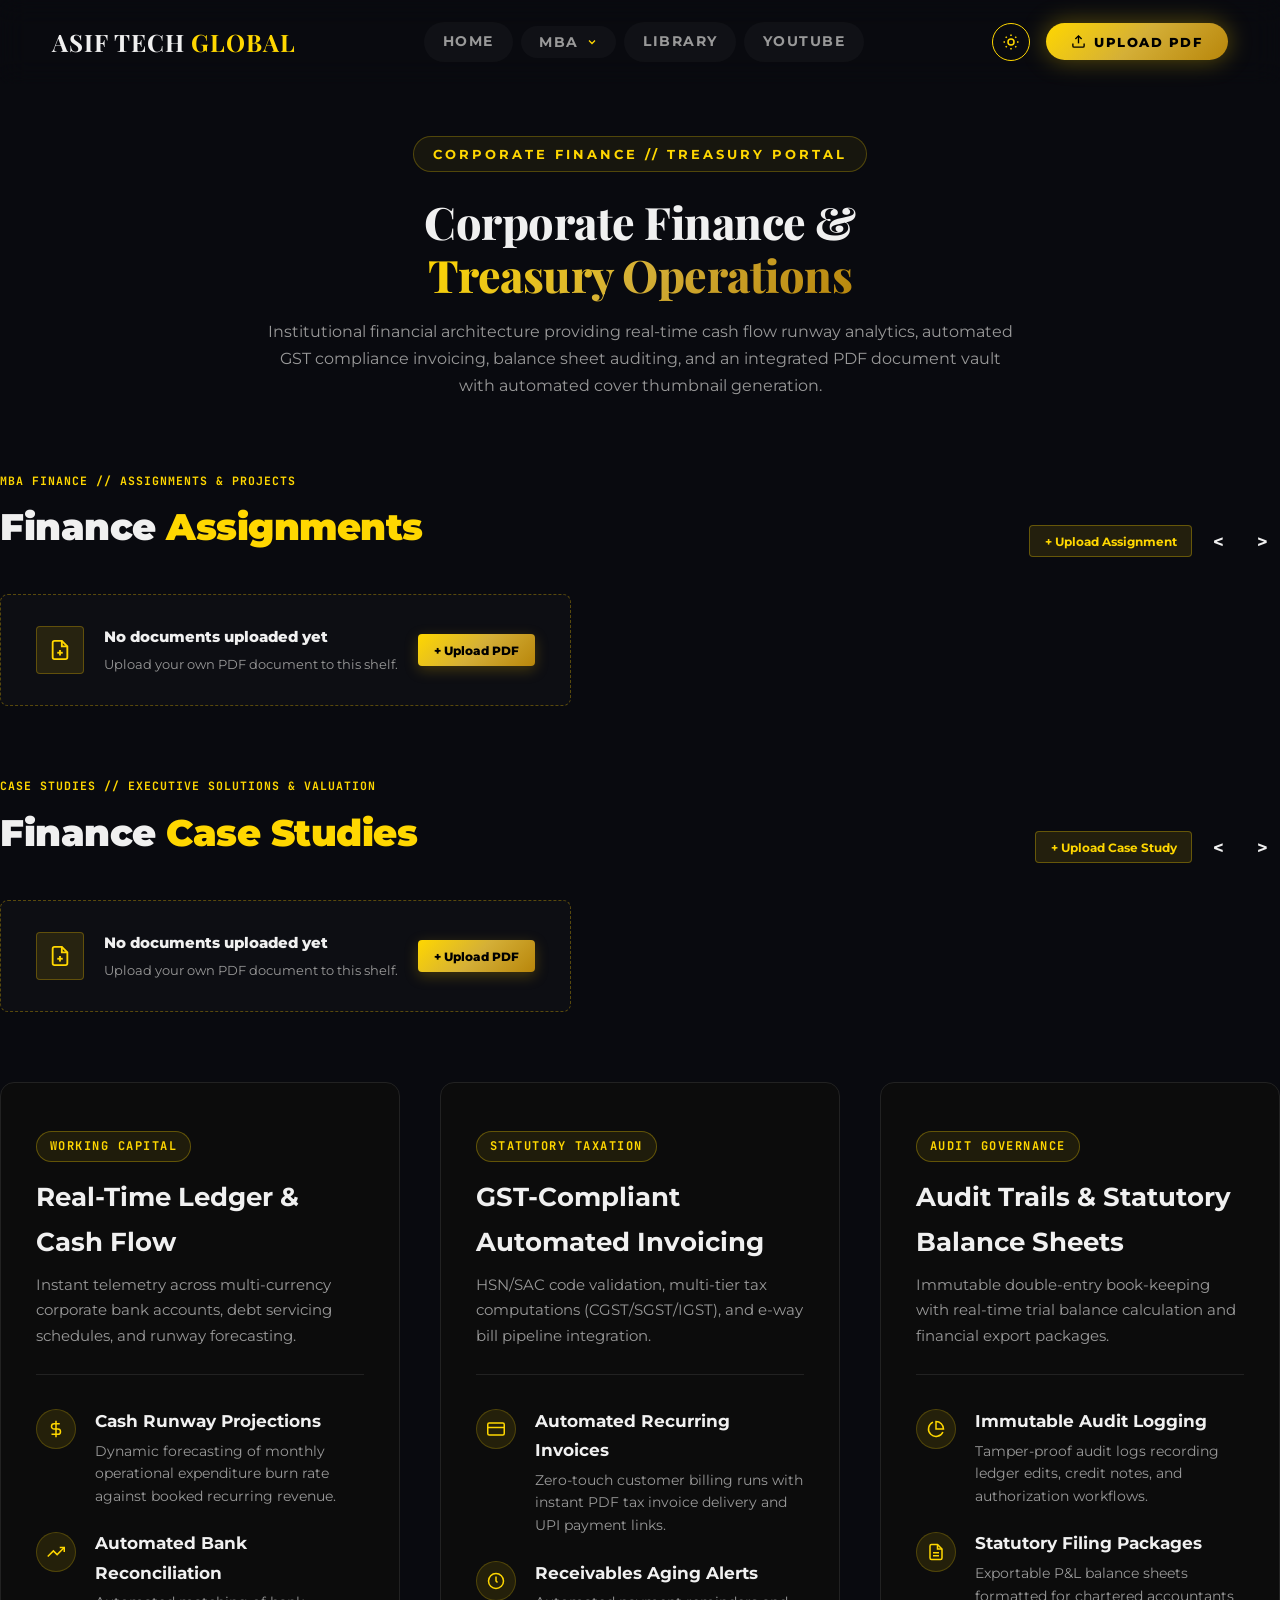
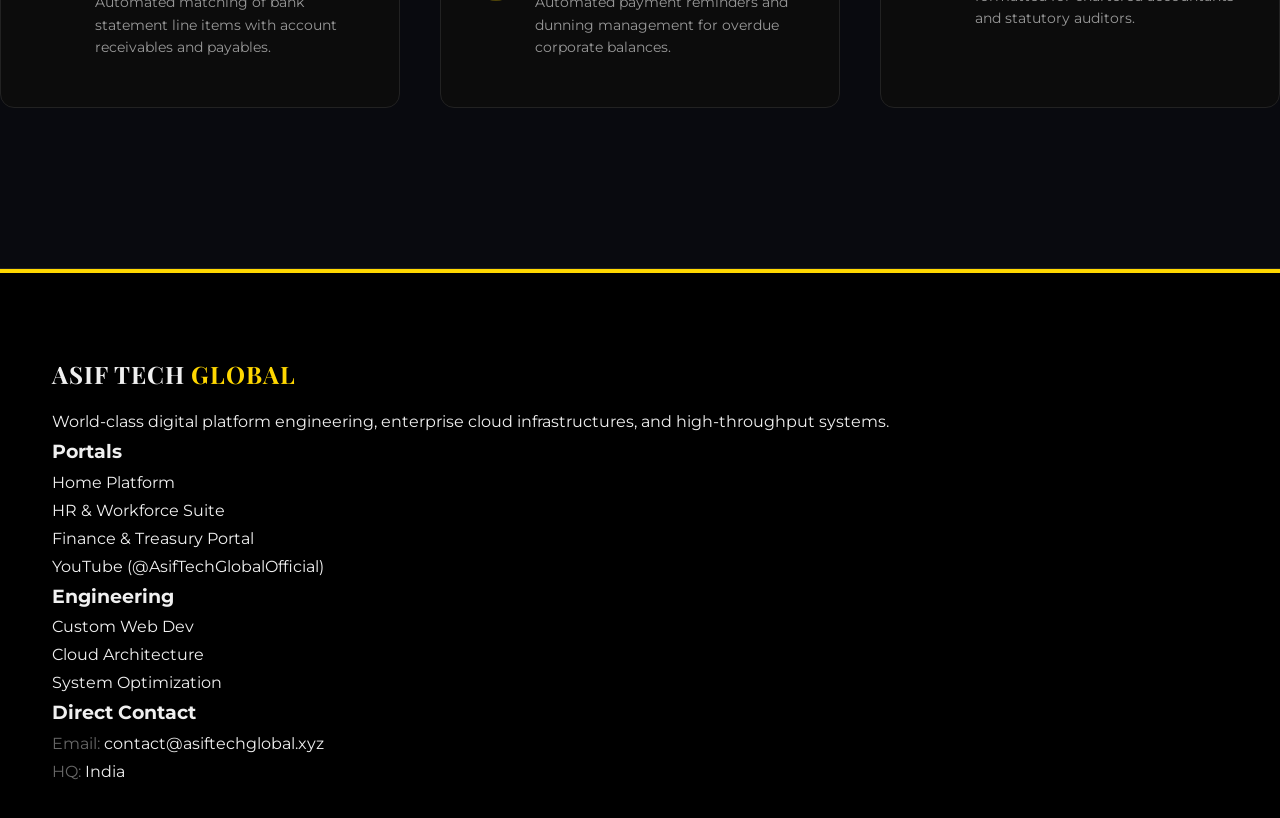
==== commit 72304b99: "feat(finance): add Finance Assignments and Finance Case Studies shelves matching library format" ====
--- a/finance.html
+++ b/finance.html
@@ -107,35 +107,47 @@
        Financial Operations Architecture Grid
        ========================================================================== -->
   <section class="section" style="padding-top: 1rem;">
-    <div class="container">
       <!-- ==========================================================================
-           MBA Finance Assignment PDF Vault & Document Repository (TOP PROMINENT POSITION)
+           Shelf 1: MBA Finance Assignments (Horizontal Left-to-Right Flow)
            ========================================================================== -->
-      <div class="finance-pdf-panel" id="financePdfVault">
-        <div class="pdf-panel-header" style="display: flex; justify-content: space-between; align-items: flex-start; flex-wrap: wrap; gap: 1rem;">
-          <div>
-            <div class="suite-badge" style="margin-bottom: 0.5rem;">MBA FINANCE // ASSIGNMENTS &amp; CASE REPOSITORY</div>
-            <h2 style="font-size: 1.6rem; font-weight: 800; color: var(--text-main); margin-bottom: 0.4rem;">MBA Finance <span class="gradient-gold-text">Assignment Vault</span></h2>
-            <p style="color: var(--text-muted); font-size: 0.92rem; max-width: 680px;">
-              Upload, preview, and download your MBA Finance assignments, case studies, project reports, and financial models with automated Page 1 cover thumbnails.
-            </p>
-          </div>
-          <button type="button" class="btn-gold" id="btnOpenFinanceUpload" style="padding: 0.65rem 1.4rem; font-size: 0.85rem; font-weight: 800; display: inline-flex; align-items: center; gap: 0.5rem; box-shadow: 0 4px 15px rgba(230, 184, 0, 0.3);">
-            <svg width="16" height="16" viewBox="0 0 24 24" fill="none" stroke="currentColor" stroke-width="2.2"><path d="M21 15v4a2 2 0 0 1-2 2H5a2 2 0 0 1-2-2v-4"></path><polyline points="17 8 12 3 7 8"></polyline><line x1="12" y1="3" x2="12" y2="15"></line></svg>
-            <span>+ Upload Assignment PDF</span>
-          </button>
-        </div>
-
-        <!-- Active Financial Documents Grid -->
-        <div class="pdf-documents-header" style="margin-top: 1.5rem;">
-          <h4>Active Finance Assignments &amp; Papers</h4>
-          <span class="pdf-count-badge" id="pdfDocCount">0 Assignments Available</span>
-        </div>
-
-        <div class="pdf-documents-grid" id="financePdfGrid" style="margin-bottom: 2.5rem;">
-          <!-- Dynamic Document Cards populated here with live Page 1 thumbnails -->
-        </div>
-      </div>
+      <section class="lib-shelf-section" id="shelfFinanceAssignments" style="padding-top: 1rem; padding-bottom: 2rem;">
+        <div class="lib-shelf-header">
+          <div class="lib-shelf-title-wrap">
+            <span class="lib-shelf-tag">MBA FINANCE // ASSIGNMENTS &amp; PROJECTS</span>
+            <h2 class="lib-shelf-title">Finance <span>Assignments</span></h2>
+          </div>
+          <div class="lib-shelf-controls">
+            <button type="button" class="btn-shelf-upload" data-shelf="assignments">+ Upload Assignment</button>
+            <button type="button" class="btn-shelf-nav prev" data-target="financeAssignmentsTrack" aria-label="Previous Assignment">&lt;</button>
+            <button type="button" class="btn-shelf-nav next" data-target="financeAssignmentsTrack" aria-label="Next Assignment">&gt;</button>
+          </div>
+        </div>
+
+        <div class="lib-shelf-track-container">
+          <div class="lib-shelf-track" id="financeAssignmentsTrack"></div>
+        </div>
+      </section>
+
+      <!-- ==========================================================================
+           Shelf 2: MBA Finance Case Studies (Horizontal Left-to-Right Flow)
+           ========================================================================== -->
+      <section class="lib-shelf-section" id="shelfFinanceCaseStudies" style="padding-top: 1rem; padding-bottom: 3rem;">
+        <div class="lib-shelf-header">
+          <div class="lib-shelf-title-wrap">
+            <span class="lib-shelf-tag">CASE STUDIES // EXECUTIVE SOLUTIONS &amp; VALUATION</span>
+            <h2 class="lib-shelf-title">Finance <span>Case Studies</span></h2>
+          </div>
+          <div class="lib-shelf-controls">
+            <button type="button" class="btn-shelf-upload" data-shelf="casestudies">+ Upload Case Study</button>
+            <button type="button" class="btn-shelf-nav prev" data-target="financeCaseStudiesTrack" aria-label="Previous Case Study">&lt;</button>
+            <button type="button" class="btn-shelf-nav next" data-target="financeCaseStudiesTrack" aria-label="Next Case Study">&gt;</button>
+          </div>
+        </div>
+
+        <div class="lib-shelf-track-container">
+          <div class="lib-shelf-track" id="financeCaseStudiesTrack"></div>
+        </div>
+      </section>
 
       <!-- ==========================================================================
            Financial Operations Architecture Grid (BELOW PDF SECTION)
@@ -299,25 +311,34 @@
       <div class="pdf-modal-body" style="padding: 1.8rem; overflow-y: auto; background: var(--bg-card, #0f1424);">
         <form id="formUploadFinanceAssignment" style="display: flex; flex-direction: column; gap: 1.1rem;">
           
+          <!-- Target Shelf / Category -->
+          <div class="bot-field-box">
+            <label class="bot-field-label" for="financeDocCategory">Target Finance Shelf *</label>
+            <select id="financeDocCategory" class="bot-select-input" required>
+              <option value="assignments" selected>Finance Assignments &amp; Projects</option>
+              <option value="casestudies">Finance Case Studies &amp; Solutions</option>
+            </select>
+          </div>
+
           <!-- PDF File Dropzone -->
           <div class="bot-field-box">
-            <label class="bot-field-label">Select Assignment PDF *</label>
+            <label class="bot-field-label">Select Document PDF *</label>
             <div class="lib-file-dropzone" id="financeFileDropzone" style="border: 2px dashed rgba(230, 184, 0, 0.4); border-radius: 8px; padding: 1.8rem; text-align: center; cursor: pointer; background: rgba(0,0,0,0.25); transition: all 0.3s ease;">
-              <input type="file" id="financePdfInput" accept="application/pdf" style="display: none;" required>
+              <input type="file" id="financePdfInput" accept="application/pdf" style="display: none;" multiple required>
               <div class="dropzone-content">
                 <div style="width: 44px; height: 44px; border-radius: 50%; background: rgba(230, 184, 0, 0.12); color: var(--gold); display: inline-flex; align-items: center; justify-content: center; margin-bottom: 0.6rem;">
                   <svg width="22" height="22" viewBox="0 0 24 24" fill="none" stroke="currentColor" stroke-width="2.2"><path d="M21 15v4a2 2 0 0 1-2 2H5a2 2 0 0 1-2-2v-4"></path><polyline points="17 8 12 3 7 8"></polyline><line x1="12" y1="3" x2="12" y2="15"></line></svg>
                 </div>
-                <p id="financeDropText" style="font-size: 0.95rem; font-weight: 700; color: var(--text-main); margin-bottom: 0.2rem;">Click to choose Assignment PDF</p>
-                <p id="financeDropSubText" style="font-size: 0.78rem; color: var(--text-muted);">or drag and drop your PDF document here</p>
+                <p id="financeDropText" style="font-size: 0.95rem; font-weight: 700; color: var(--text-main); margin-bottom: 0.2rem;">Click to choose PDF(s)</p>
+                <p id="financeDropSubText" style="font-size: 0.78rem; color: var(--text-muted);">or drag and drop your PDF document(s) here</p>
               </div>
             </div>
           </div>
 
-          <!-- Assignment Title -->
+          <!-- Document Title -->
           <div class="bot-field-box">
-            <label class="bot-field-label" for="financeDocTitle">Assignment Title *</label>
-            <input type="text" id="financeDocTitle" class="bot-text-input" placeholder="e.g. Corporate Valuation &amp; DCF Model Assignment" required>
+            <label class="bot-field-label" for="financeDocTitle">Document Title *</label>
+            <input type="text" id="financeDocTitle" class="bot-text-input" placeholder="e.g. Corporate Valuation &amp; DCF Model Case Study" required>
           </div>
 
           <!-- Subject & Author -->
@@ -342,6 +363,18 @@
             </div>
           </div>
 
+          <!-- Ribbon Tag -->
+          <div class="bot-field-box">
+            <label class="bot-field-label" for="financeDocRibbon">Corner Ribbon Tag</label>
+            <select id="financeDocRibbon" class="bot-select-input">
+              <option value="popular">POPULAR (Orange)</option>
+              <option value="trending">TRENDING (Orange)</option>
+              <option value="featured">FEATURED (Orange)</option>
+              <option value="souvenir">SOUVENIR EDITION (Gold/Navy)</option>
+              <option value="none">No Ribbon</option>
+            </select>
+          </div>
+
           <!-- Live Thumbnail Preview -->
           <div id="financeThumbPreviewBox" style="display: none; background: rgba(0,0,0,0.4); border: 1px solid var(--border-gold); border-radius: var(--radius-sm); padding: 0.9rem; text-align: center;">
             <span style="font-size: 0.72rem; font-weight: 700; color: var(--gold); display: block; margin-bottom: 0.5rem; text-transform: uppercase; letter-spacing: 0.5px;">
@@ -351,7 +384,7 @@
           </div>
 
           <button type="submit" id="btnSubmitFinanceAssignment" class="btn-gold" style="padding: 0.85rem; font-weight: 800; font-size: 0.95rem; justify-content: center; width: 100%; margin-top: 0.4rem; box-shadow: 0 4px 15px rgba(230, 184, 0, 0.3);">
-            Publish Assignment to Vault
+            Publish Document to Vault
           </button>
         </form>
       </div>
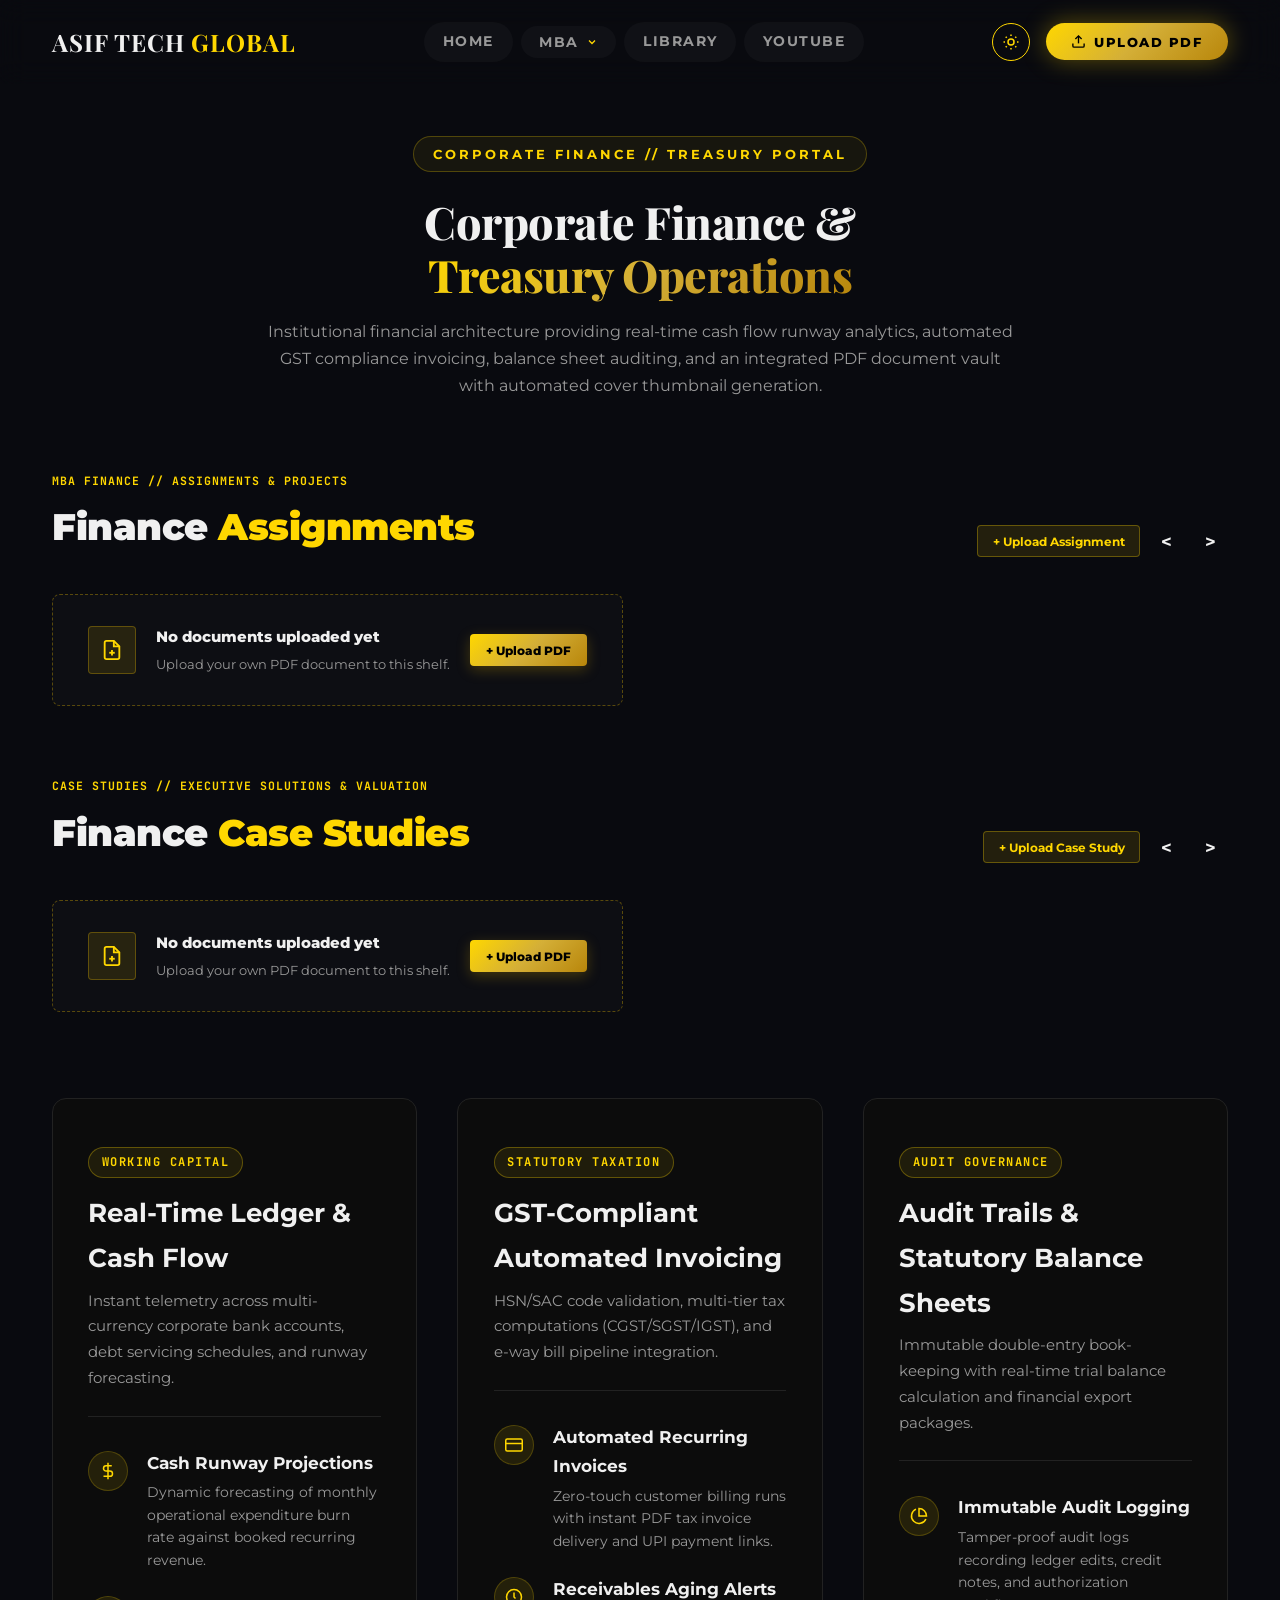
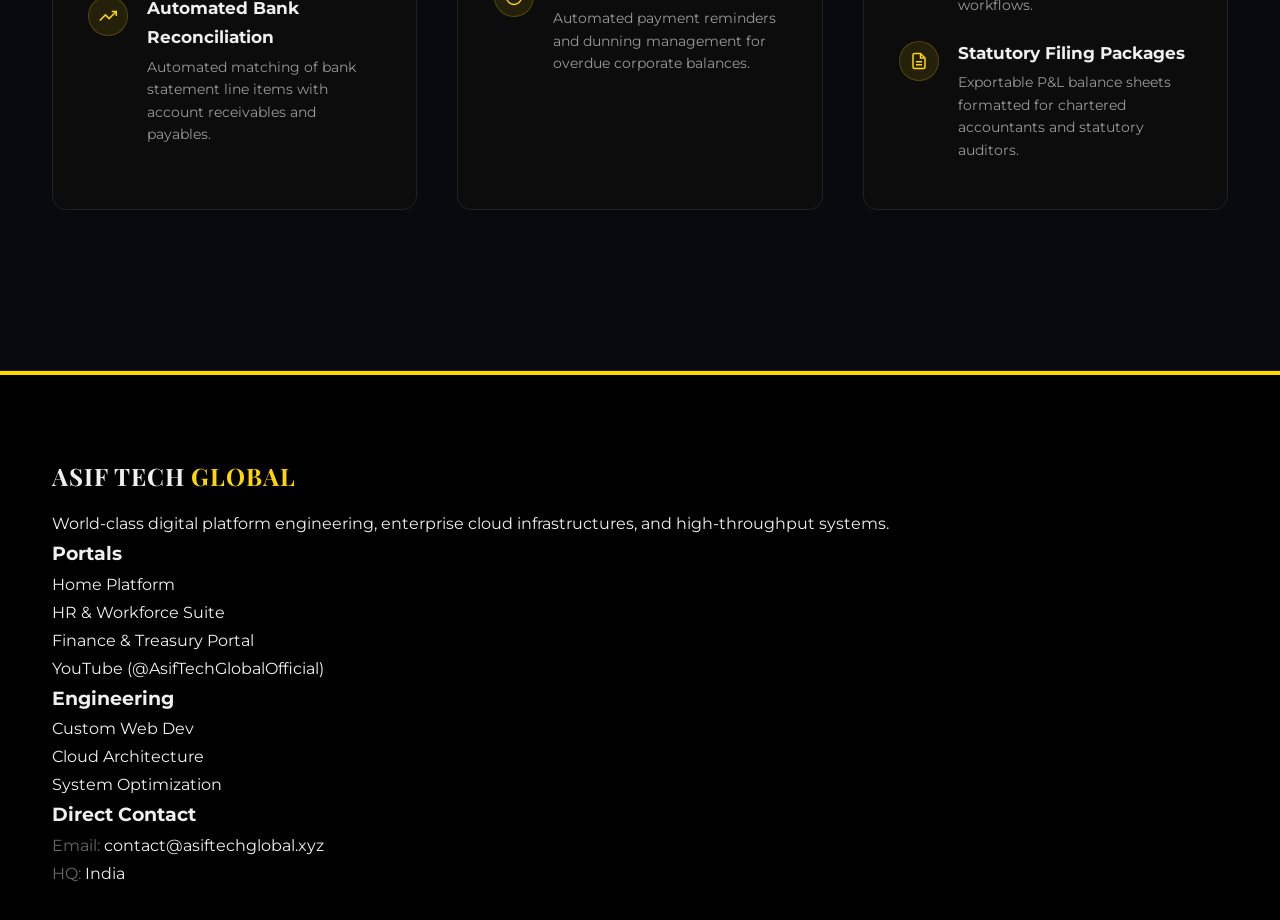
==== commit 5d2616cd: "fix(finance): ensure container wrapping inside lib-shelf-section for proper layout and visibility" ====
--- a/finance.html
+++ b/finance.html
@@ -6,7 +6,7 @@
   <title>Corporate Finance & Treasury Systems | ASIF TECH GLOBAL</title>
   <meta name="description" content="Enterprise Corporate Finance and Treasury platform by Asif Tech Global. Real-time ledgers, GST invoicing, cash flow forecasting, and automated PDF document vault.">
   
-  <link rel="stylesheet" href="style.css">
+  <link rel="stylesheet" href="style.css?v=3.0">
   <script src="pdf.min.js"></script>
 </head>
 <body id="finance-portal">
@@ -104,54 +104,78 @@
   </header>
 
   <!-- ==========================================================================
-       Financial Operations Architecture Grid
+       Shelf 1: MBA Finance Assignments (Horizontal Left-to-Right Flow)
+       ========================================================================== -->
+  <section class="lib-shelf-section" id="shelfFinanceAssignments" style="padding-top: 2rem; padding-bottom: 2rem;">
+    <div class="container">
+      <div class="lib-shelf-header">
+        <div class="lib-shelf-title-wrap">
+          <span class="lib-shelf-tag">MBA FINANCE // ASSIGNMENTS &amp; PROJECTS</span>
+          <h2 class="lib-shelf-title">Finance <span>Assignments</span></h2>
+        </div>
+        <div class="lib-shelf-controls">
+          <button type="button" class="btn-shelf-upload" data-shelf="assignments">+ Upload Assignment</button>
+          <button type="button" class="btn-shelf-nav prev" data-target="financeAssignmentsTrack" aria-label="Previous Assignment">&lt;</button>
+          <button type="button" class="btn-shelf-nav next" data-target="financeAssignmentsTrack" aria-label="Next Assignment">&gt;</button>
+        </div>
+      </div>
+
+      <div class="lib-shelf-track-container">
+        <div class="lib-shelf-track" id="financeAssignmentsTrack">
+          <div class="lib-shelf-empty" data-shelf="assignments">
+            <div class="empty-icon">
+              <svg width="22" height="22" viewBox="0 0 24 24" fill="none" stroke="currentColor" stroke-width="2"><path d="M14 2H6a2 2 0 0 0-2 2v16a2 2 0 0 0 2 2h12a2 2 0 0 0 2-2V8z"></path><polyline points="14 2 14 8 20 8"></polyline><line x1="12" y1="18" x2="12" y2="12"></line><line x1="9" y1="15" x2="15" y2="15"></line></svg>
+            </div>
+            <div class="empty-text">
+              <h4>No documents uploaded yet</h4>
+              <p>Upload your own PDF document to this shelf.</p>
+            </div>
+            <button type="button" class="btn-shelf-upload-empty" data-shelf="assignments">+ Upload PDF</button>
+          </div>
+        </div>
+      </div>
+    </div>
+  </section>
+
+  <!-- ==========================================================================
+       Shelf 2: MBA Finance Case Studies (Horizontal Left-to-Right Flow)
+       ========================================================================== -->
+  <section class="lib-shelf-section" id="shelfFinanceCaseStudies" style="padding-top: 1rem; padding-bottom: 3rem;">
+    <div class="container">
+      <div class="lib-shelf-header">
+        <div class="lib-shelf-title-wrap">
+          <span class="lib-shelf-tag">CASE STUDIES // EXECUTIVE SOLUTIONS &amp; VALUATION</span>
+          <h2 class="lib-shelf-title">Finance <span>Case Studies</span></h2>
+        </div>
+        <div class="lib-shelf-controls">
+          <button type="button" class="btn-shelf-upload" data-shelf="casestudies">+ Upload Case Study</button>
+          <button type="button" class="btn-shelf-nav prev" data-target="financeCaseStudiesTrack" aria-label="Previous Case Study">&lt;</button>
+          <button type="button" class="btn-shelf-nav next" data-target="financeCaseStudiesTrack" aria-label="Next Case Study">&gt;</button>
+        </div>
+      </div>
+
+      <div class="lib-shelf-track-container">
+        <div class="lib-shelf-track" id="financeCaseStudiesTrack">
+          <div class="lib-shelf-empty" data-shelf="casestudies">
+            <div class="empty-icon">
+              <svg width="22" height="22" viewBox="0 0 24 24" fill="none" stroke="currentColor" stroke-width="2"><path d="M14 2H6a2 2 0 0 0-2 2v16a2 2 0 0 0 2 2h12a2 2 0 0 0 2-2V8z"></path><polyline points="14 2 14 8 20 8"></polyline><line x1="12" y1="18" x2="12" y2="12"></line><line x1="9" y1="15" x2="15" y2="15"></line></svg>
+            </div>
+            <div class="empty-text">
+              <h4>No documents uploaded yet</h4>
+              <p>Upload your own PDF document to this shelf.</p>
+            </div>
+            <button type="button" class="btn-shelf-upload-empty" data-shelf="casestudies">+ Upload PDF</button>
+          </div>
+        </div>
+      </div>
+    </div>
+  </section>
+
+  <!-- ==========================================================================
+       Financial Operations Architecture Grid (BELOW PDF SECTION)
        ========================================================================== -->
   <section class="section" style="padding-top: 1rem;">
-      <!-- ==========================================================================
-           Shelf 1: MBA Finance Assignments (Horizontal Left-to-Right Flow)
-           ========================================================================== -->
-      <section class="lib-shelf-section" id="shelfFinanceAssignments" style="padding-top: 1rem; padding-bottom: 2rem;">
-        <div class="lib-shelf-header">
-          <div class="lib-shelf-title-wrap">
-            <span class="lib-shelf-tag">MBA FINANCE // ASSIGNMENTS &amp; PROJECTS</span>
-            <h2 class="lib-shelf-title">Finance <span>Assignments</span></h2>
-          </div>
-          <div class="lib-shelf-controls">
-            <button type="button" class="btn-shelf-upload" data-shelf="assignments">+ Upload Assignment</button>
-            <button type="button" class="btn-shelf-nav prev" data-target="financeAssignmentsTrack" aria-label="Previous Assignment">&lt;</button>
-            <button type="button" class="btn-shelf-nav next" data-target="financeAssignmentsTrack" aria-label="Next Assignment">&gt;</button>
-          </div>
-        </div>
-
-        <div class="lib-shelf-track-container">
-          <div class="lib-shelf-track" id="financeAssignmentsTrack"></div>
-        </div>
-      </section>
-
-      <!-- ==========================================================================
-           Shelf 2: MBA Finance Case Studies (Horizontal Left-to-Right Flow)
-           ========================================================================== -->
-      <section class="lib-shelf-section" id="shelfFinanceCaseStudies" style="padding-top: 1rem; padding-bottom: 3rem;">
-        <div class="lib-shelf-header">
-          <div class="lib-shelf-title-wrap">
-            <span class="lib-shelf-tag">CASE STUDIES // EXECUTIVE SOLUTIONS &amp; VALUATION</span>
-            <h2 class="lib-shelf-title">Finance <span>Case Studies</span></h2>
-          </div>
-          <div class="lib-shelf-controls">
-            <button type="button" class="btn-shelf-upload" data-shelf="casestudies">+ Upload Case Study</button>
-            <button type="button" class="btn-shelf-nav prev" data-target="financeCaseStudiesTrack" aria-label="Previous Case Study">&lt;</button>
-            <button type="button" class="btn-shelf-nav next" data-target="financeCaseStudiesTrack" aria-label="Next Case Study">&gt;</button>
-          </div>
-        </div>
-
-        <div class="lib-shelf-track-container">
-          <div class="lib-shelf-track" id="financeCaseStudiesTrack"></div>
-        </div>
-      </section>
-
-      <!-- ==========================================================================
-           Financial Operations Architecture Grid (BELOW PDF SECTION)
-           ========================================================================== -->
+    <div class="container">
       <div class="hr-finance-grid" style="grid-template-columns: repeat(auto-fit, minmax(320px, 1fr));">
         <!-- Module 1: Ledger & Cash Flow -->
         <div class="suite-card">
@@ -309,84 +333,136 @@
       </div>
 
       <div class="pdf-modal-body" style="padding: 1.8rem; overflow-y: auto; background: var(--bg-card, #0f1424);">
-        <form id="formUploadFinanceAssignment" style="display: flex; flex-direction: column; gap: 1.1rem;">
-          
-          <!-- Target Shelf / Category -->
-          <div class="bot-field-box">
-            <label class="bot-field-label" for="financeDocCategory">Target Finance Shelf *</label>
-            <select id="financeDocCategory" class="bot-select-input" required>
-              <option value="assignments" selected>Finance Assignments &amp; Projects</option>
-              <option value="casestudies">Finance Case Studies &amp; Solutions</option>
-            </select>
-          </div>
-
-          <!-- PDF File Dropzone -->
-          <div class="bot-field-box">
-            <label class="bot-field-label">Select Document PDF *</label>
-            <div class="lib-file-dropzone" id="financeFileDropzone" style="border: 2px dashed rgba(230, 184, 0, 0.4); border-radius: 8px; padding: 1.8rem; text-align: center; cursor: pointer; background: rgba(0,0,0,0.25); transition: all 0.3s ease;">
-              <input type="file" id="financePdfInput" accept="application/pdf" style="display: none;" multiple required>
-              <div class="dropzone-content">
-                <div style="width: 44px; height: 44px; border-radius: 50%; background: rgba(230, 184, 0, 0.12); color: var(--gold); display: inline-flex; align-items: center; justify-content: center; margin-bottom: 0.6rem;">
-                  <svg width="22" height="22" viewBox="0 0 24 24" fill="none" stroke="currentColor" stroke-width="2.2"><path d="M21 15v4a2 2 0 0 1-2 2H5a2 2 0 0 1-2-2v-4"></path><polyline points="17 8 12 3 7 8"></polyline><line x1="12" y1="3" x2="12" y2="15"></line></svg>
+        <!-- Screen 1: Master Admin Password Gate -->
+        <div id="financePasswordGate" style="display: block; text-align: center; padding: 1rem 0.5rem;">
+          <div style="width: 52px; height: 52px; border-radius: 50%; background: rgba(230, 184, 0, 0.12); color: var(--gold); display: inline-flex; align-items: center; justify-content: center; margin-bottom: 0.8rem; border: 1px solid var(--border-gold);">
+            <svg width="24" height="24" viewBox="0 0 24 24" fill="none" stroke="currentColor" stroke-width="2.2"><rect x="3" y="11" width="18" height="11" rx="2" ry="2"></rect><path d="M7 11V7a5 5 0 0 1 10 0v4"></path></svg>
+          </div>
+          <h3 style="font-size: 1.15rem; font-weight: 800; color: var(--text-main); margin-bottom: 0.35rem;">MBA Finance Administrator Portal</h3>
+          <p style="font-size: 0.82rem; color: var(--text-muted); margin-bottom: 1.3rem; max-width: 380px; margin-inline: auto;">
+            Enter your secret master administrator key to upload or manage finance assignments &amp; case studies.
+          </p>
+
+          <form id="formFinanceAdminAuth" style="display: flex; flex-direction: column; gap: 0.9rem; max-width: 360px; margin: 0 auto;">
+            <div class="bot-field-box" style="text-align: left;">
+              <label class="bot-field-label" for="financeAdminAuthPassword">Master Password Key *</label>
+              <div style="position: relative;">
+                <input 
+                  type="password" 
+                  id="financeAdminAuthPassword" 
+                  class="bot-text-input" 
+                  placeholder="Enter administrator key..."
+                  required
+                  style="width: 100%; padding-right: 2.5rem;"
+                  autocomplete="current-password"
+                >
+                <button type="button" id="btnToggleFinanceAdminPw" style="position: absolute; right: 8px; top: 50%; transform: translateY(-50%); background: none; border: none; color: var(--text-muted); cursor: pointer;" title="Show/Hide Password">
+                  <svg width="16" height="16" viewBox="0 0 24 24" fill="none" stroke="currentColor" stroke-width="2"><path d="M1 12s4-8 11-8 11 8 11 8-4 8-11 8-11-8-11-8z"></path><circle cx="12" cy="12" r="3"></circle></svg>
+                </button>
+              </div>
+            </div>
+
+            <div id="financeAdminAuthError" style="display: none; font-size: 0.82rem; color: #ef4444; background: rgba(239, 68, 68, 0.1); border: 1px solid rgba(239, 68, 68, 0.3); padding: 0.55rem 0.8rem; border-radius: 4px;">
+              Incorrect master password! Access denied.
+            </div>
+
+            <button type="submit" class="btn-gold" style="padding: 0.8rem; border-radius: var(--radius-sm); font-weight: 800; font-size: 0.92rem; justify-content: center;">
+              Verify &amp; Unlock
+            </button>
+          </form>
+        </div>
+
+        <!-- Screen 2: Upload Form (Unlocked) -->
+        <div id="financeUploadFormSection" style="display: none;">
+          <div style="display: flex; align-items: center; justify-content: space-between; margin-bottom: 1.2rem; padding-bottom: 0.8rem; border-bottom: 1px solid var(--border);">
+            <span style="font-size: 0.78rem; font-weight: 700; color: #10b981; background: rgba(16, 185, 129, 0.1); border: 1px solid rgba(16, 185, 129, 0.3); padding: 0.2rem 0.6rem; border-radius: 9999px;">
+              &bull; ADMIN AUTHENTICATED
+            </span>
+            <button type="button" id="btnFinanceAdminLogout" class="btn-bot-link" style="color: #ef4444; font-size: 0.8rem; cursor: pointer; background: none; border: none; text-decoration: underline;">Lock Portal</button>
+          </div>
+
+          <form id="formUploadFinanceAssignment" novalidate style="display: flex; flex-direction: column; gap: 1.1rem;">
+            
+            <!-- Target Shelf / Category -->
+            <div class="bot-field-box">
+              <label class="bot-field-label" for="financeDocCategory">Target Finance Shelf *</label>
+              <select id="financeDocCategory" class="bot-select-input">
+                <option value="assignments" selected>Finance Assignments &amp; Projects</option>
+                <option value="casestudies">Finance Case Studies &amp; Solutions</option>
+              </select>
+            </div>
+
+            <!-- PDF File Dropzone -->
+            <div class="bot-field-box">
+              <div style="display: flex; justify-content: space-between; align-items: center;">
+                <label class="bot-field-label">Select Document PDF(s) *</label>
+                <span style="font-size: 0.72rem; color: var(--gold); font-weight: 700;">Unlimited Batch Upload Supported</span>
+              </div>
+              <div class="lib-file-dropzone" id="financeFileDropzone" style="border: 2px dashed rgba(230, 184, 0, 0.4); border-radius: 8px; padding: 1.8rem; text-align: center; cursor: pointer; background: rgba(0,0,0,0.25); transition: all 0.3s ease;">
+                <input type="file" id="financePdfInput" accept="application/pdf" style="display: none;" multiple>
+                <div class="dropzone-content">
+                  <div style="width: 44px; height: 44px; border-radius: 50%; background: rgba(230, 184, 0, 0.12); color: var(--gold); display: inline-flex; align-items: center; justify-content: center; margin-bottom: 0.6rem;">
+                    <svg width="22" height="22" viewBox="0 0 24 24" fill="none" stroke="currentColor" stroke-width="2.2"><path d="M21 15v4a2 2 0 0 1-2 2H5a2 2 0 0 1-2-2v-4"></path><polyline points="17 8 12 3 7 8"></polyline><line x1="12" y1="3" x2="12" y2="15"></line></svg>
+                  </div>
+                  <p id="financeDropText" style="font-size: 0.95rem; font-weight: 700; color: var(--text-main); margin-bottom: 0.2rem;">Click to choose PDF(s)</p>
+                  <p id="financeDropSubText" style="font-size: 0.78rem; color: var(--text-muted);">or drag and drop single or multiple PDF files here</p>
                 </div>
-                <p id="financeDropText" style="font-size: 0.95rem; font-weight: 700; color: var(--text-main); margin-bottom: 0.2rem;">Click to choose PDF(s)</p>
-                <p id="financeDropSubText" style="font-size: 0.78rem; color: var(--text-muted);">or drag and drop your PDF document(s) here</p>
-              </div>
-            </div>
-          </div>
-
-          <!-- Document Title -->
-          <div class="bot-field-box">
-            <label class="bot-field-label" for="financeDocTitle">Document Title *</label>
-            <input type="text" id="financeDocTitle" class="bot-text-input" placeholder="e.g. Corporate Valuation &amp; DCF Model Case Study" required>
-          </div>
-
-          <!-- Subject & Author -->
-          <div style="display: grid; grid-template-columns: 1fr 1fr; gap: 1rem;">
+              </div>
+            </div>
+
+            <!-- Document Title -->
             <div class="bot-field-box">
-              <label class="bot-field-label" for="financeDocSubject">Finance Subject / Module *</label>
-              <select id="financeDocSubject" class="bot-select-input" required>
-                <option value="Corporate Finance" selected>Corporate Finance</option>
-                <option value="Valuation &amp; DCF">Valuation &amp; DCF Models</option>
-                <option value="Portfolio Management">Portfolio &amp; Security Analysis</option>
-                <option value="Financial Markets">Financial Markets &amp; Banking</option>
-                <option value="GST &amp; Taxation">Corporate Tax &amp; GST</option>
-                <option value="Working Capital">Working Capital Management</option>
-                <option value="International Finance">International Finance</option>
-                <option value="Case Study Solution">Case Study Solution</option>
+              <label class="bot-field-label" for="financeDocTitle">Document Title</label>
+              <input type="text" id="financeDocTitle" class="bot-text-input" placeholder="Auto-filled from file name">
+            </div>
+
+            <!-- Subject & Author -->
+            <div style="display: grid; grid-template-columns: 1fr 1fr; gap: 1rem;">
+              <div class="bot-field-box">
+                <label class="bot-field-label" for="financeDocSubject">Finance Subject / Module *</label>
+                <select id="financeDocSubject" class="bot-select-input">
+                  <option value="Corporate Finance" selected>Corporate Finance</option>
+                  <option value="Valuation &amp; DCF">Valuation &amp; DCF Models</option>
+                  <option value="Portfolio Management">Portfolio &amp; Security Analysis</option>
+                  <option value="Financial Markets">Financial Markets &amp; Banking</option>
+                  <option value="GST &amp; Taxation">Corporate Tax &amp; GST</option>
+                  <option value="Working Capital">Working Capital Management</option>
+                  <option value="International Finance">International Finance</option>
+                  <option value="Case Study Solution">Case Study Solution</option>
+                </select>
+              </div>
+
+              <div class="bot-field-box">
+                <label class="bot-field-label" for="financeDocAuthor">Author / Student / Batch</label>
+                <input type="text" id="financeDocAuthor" class="bot-text-input" placeholder="e.g. MBA Finance 2026">
+              </div>
+            </div>
+
+            <!-- Ribbon Tag -->
+            <div class="bot-field-box">
+              <label class="bot-field-label" for="financeDocRibbon">Corner Ribbon Tag</label>
+              <select id="financeDocRibbon" class="bot-select-input">
+                <option value="popular">POPULAR (Orange)</option>
+                <option value="trending">TRENDING (Orange)</option>
+                <option value="featured">FEATURED (Orange)</option>
+                <option value="souvenir">SOUVENIR EDITION (Gold/Navy)</option>
+                <option value="none">No Ribbon</option>
               </select>
             </div>
 
-            <div class="bot-field-box">
-              <label class="bot-field-label" for="financeDocAuthor">Author / Student / Batch</label>
-              <input type="text" id="financeDocAuthor" class="bot-text-input" placeholder="e.g. MBA Finance 2026">
-            </div>
-          </div>
-
-          <!-- Ribbon Tag -->
-          <div class="bot-field-box">
-            <label class="bot-field-label" for="financeDocRibbon">Corner Ribbon Tag</label>
-            <select id="financeDocRibbon" class="bot-select-input">
-              <option value="popular">POPULAR (Orange)</option>
-              <option value="trending">TRENDING (Orange)</option>
-              <option value="featured">FEATURED (Orange)</option>
-              <option value="souvenir">SOUVENIR EDITION (Gold/Navy)</option>
-              <option value="none">No Ribbon</option>
-            </select>
-          </div>
-
-          <!-- Live Thumbnail Preview -->
-          <div id="financeThumbPreviewBox" style="display: none; background: rgba(0,0,0,0.4); border: 1px solid var(--border-gold); border-radius: var(--radius-sm); padding: 0.9rem; text-align: center;">
-            <span style="font-size: 0.72rem; font-weight: 700; color: var(--gold); display: block; margin-bottom: 0.5rem; text-transform: uppercase; letter-spacing: 0.5px;">
-              Auto-Generated Cover Thumbnail
-            </span>
-            <img id="financeImgThumbnail" src="" alt="Thumbnail Preview" style="max-height: 150px; max-width: 100%; border-radius: 4px; box-shadow: 0 4px 15px rgba(0,0,0,0.5);">
-          </div>
-
-          <button type="submit" id="btnSubmitFinanceAssignment" class="btn-gold" style="padding: 0.85rem; font-weight: 800; font-size: 0.95rem; justify-content: center; width: 100%; margin-top: 0.4rem; box-shadow: 0 4px 15px rgba(230, 184, 0, 0.3);">
-            Publish Document to Vault
-          </button>
-        </form>
+            <!-- Live Thumbnail Preview -->
+            <div id="financeThumbPreviewBox" style="display: none; background: rgba(0,0,0,0.4); border: 1px solid var(--border-gold); border-radius: var(--radius-sm); padding: 0.9rem; text-align: center;">
+              <span style="font-size: 0.72rem; font-weight: 700; color: var(--gold); display: block; margin-bottom: 0.5rem; text-transform: uppercase; letter-spacing: 0.5px;">
+                Auto-Generated Cover Thumbnail
+              </span>
+              <img id="financeImgThumbnail" src="" alt="Thumbnail Preview" style="max-height: 150px; max-width: 100%; border-radius: 4px; box-shadow: 0 4px 15px rgba(0,0,0,0.5);">
+            </div>
+
+            <button type="submit" id="btnSubmitFinanceAssignment" class="btn-gold" style="padding: 0.85rem; font-weight: 800; font-size: 0.95rem; justify-content: center; width: 100%; margin-top: 0.4rem; box-shadow: 0 4px 15px rgba(230, 184, 0, 0.3);">
+              Publish Document to Vault
+            </button>
+          </form>
+        </div>
       </div>
     </div>
   </div>
@@ -425,6 +501,6 @@
     &uarr;
   </button>
 
-  <script src="app.js"></script>
+  <script src="app.js?v=3.0"></script>
 </body>
 </html>
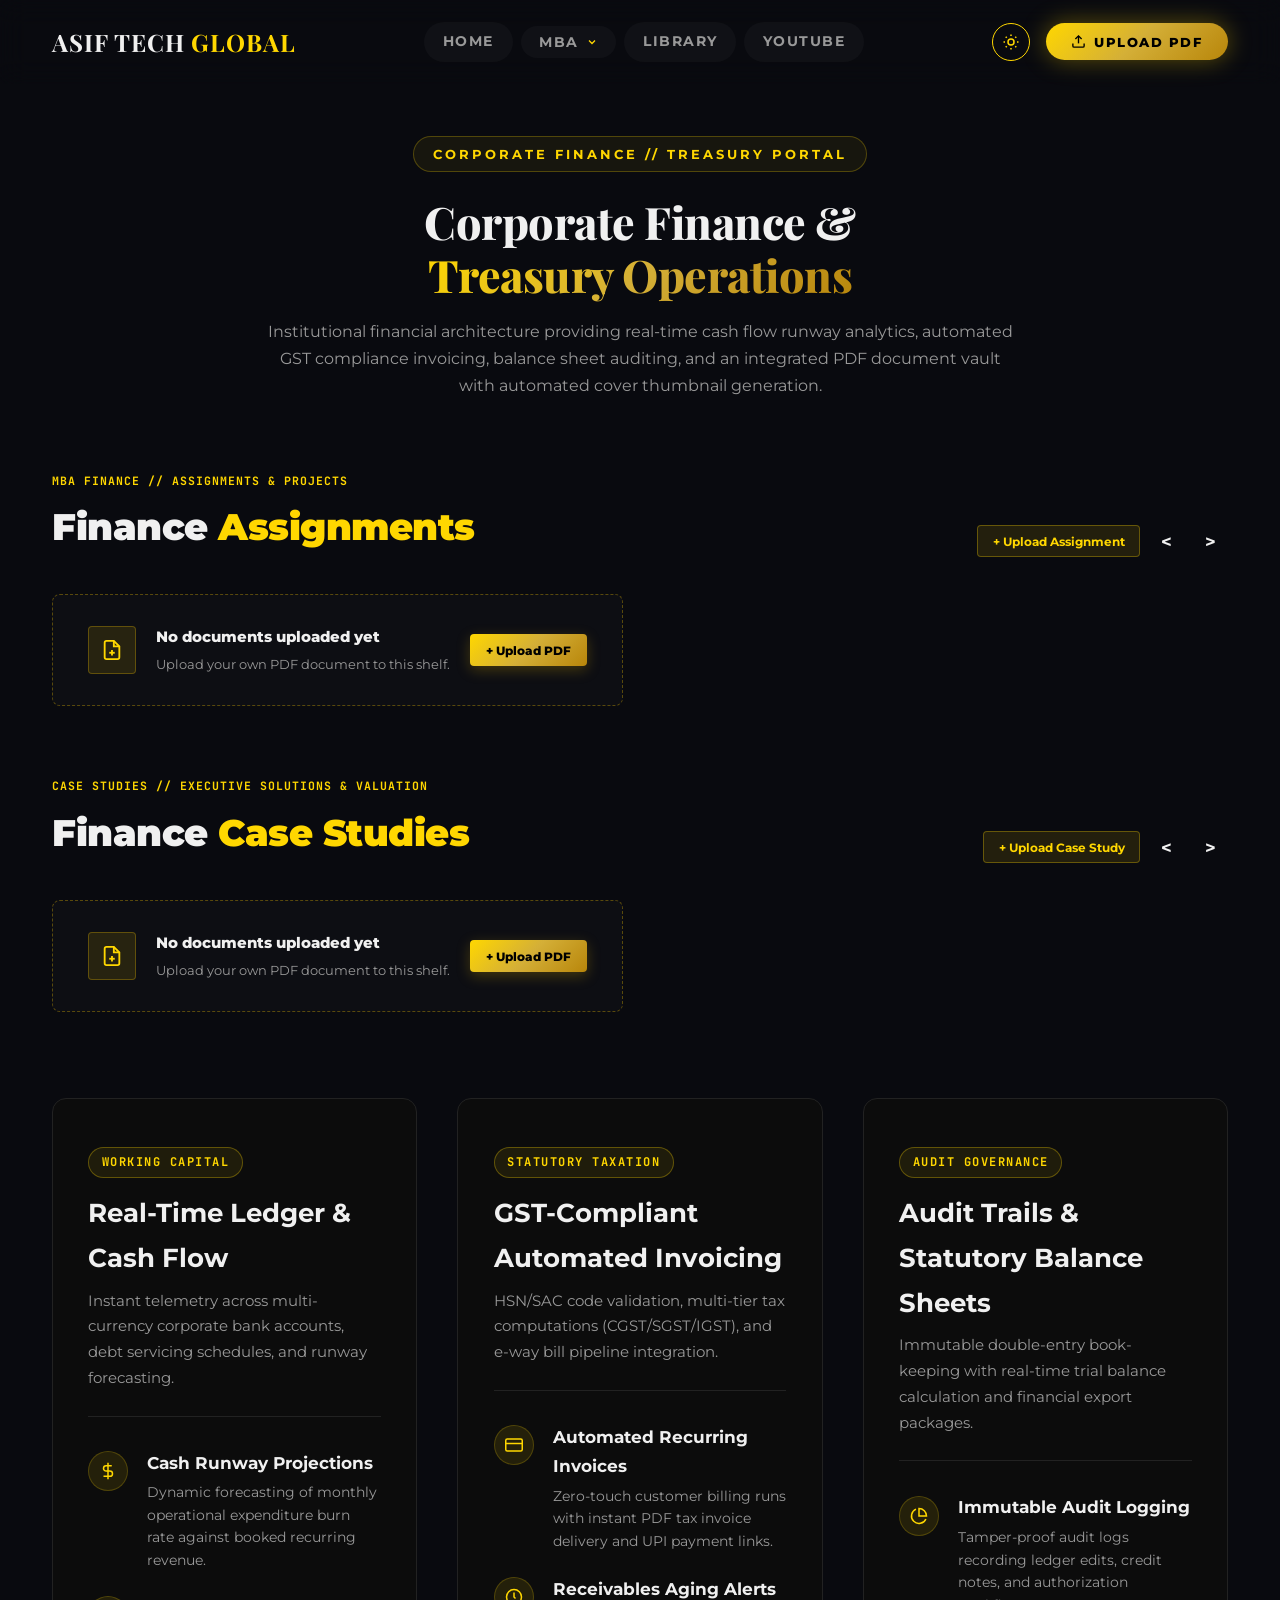
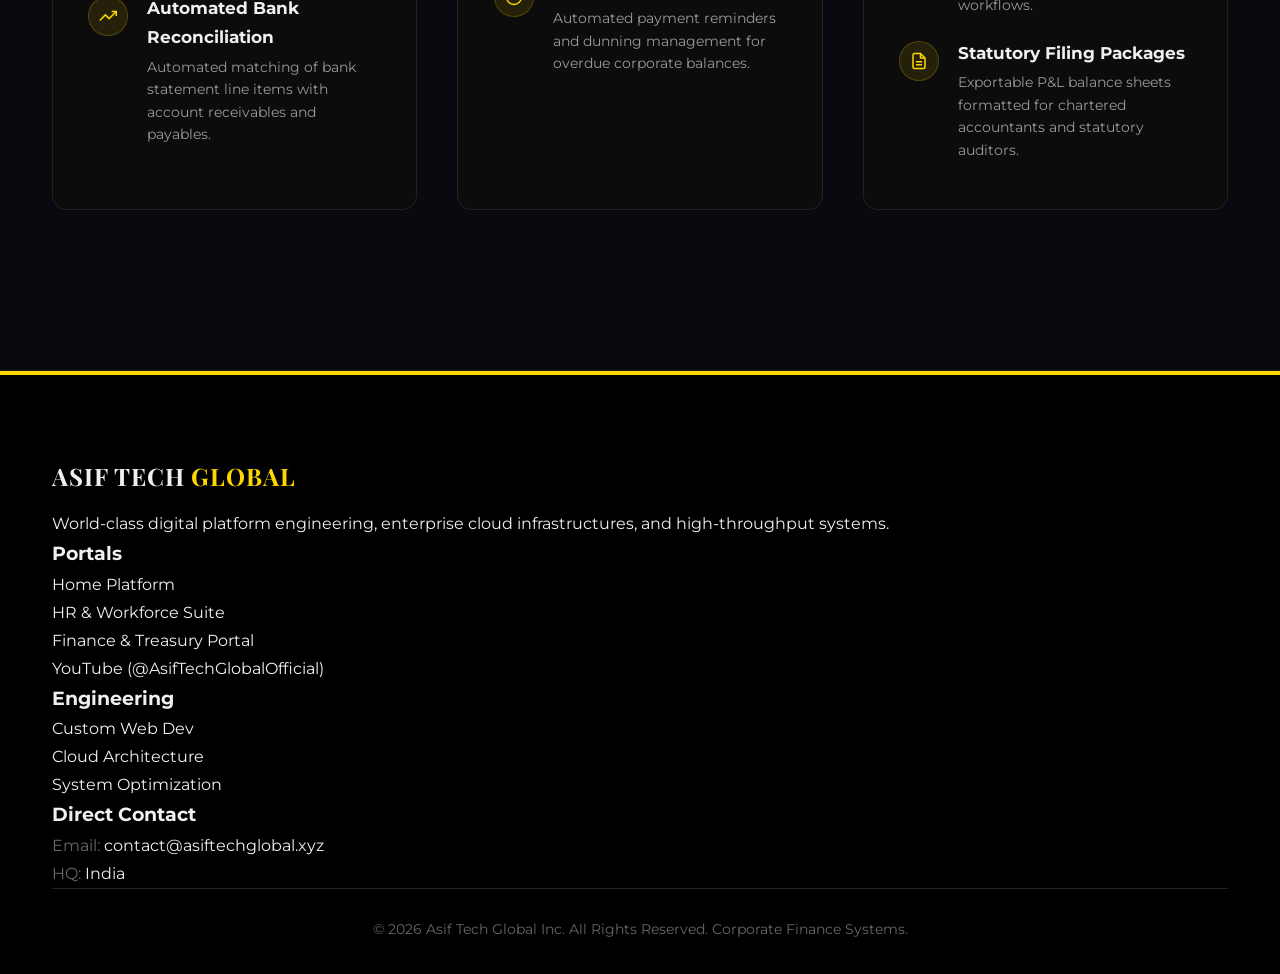
==== commit 3190fe0e: "Fix file upload, thumbnail safety timeout, footer markup, and cache-busting v3.5" ====
--- a/finance.html
+++ b/finance.html
@@ -6,7 +6,7 @@
   <title>Corporate Finance & Treasury Systems | ASIF TECH GLOBAL</title>
   <meta name="description" content="Enterprise Corporate Finance and Treasury platform by Asif Tech Global. Real-time ledgers, GST invoicing, cash flow forecasting, and automated PDF document vault.">
   
-  <link rel="stylesheet" href="style.css?v=3.0">
+  <link rel="stylesheet" href="style.css?v=3.5">
   <script src="pdf.min.js"></script>
 </head>
 <body id="finance-portal">
@@ -315,6 +315,12 @@
           </ul>
         </div>
       </div>
+
+      <div class="footer-bottom">
+        &copy; 2026 Asif Tech Global Inc. All Rights Reserved. Corporate Finance Systems.
+      </div>
+    </div>
+  </footer>
 
   <!-- ==========================================================================
        MBA Finance Assignment Upload Modal
@@ -501,6 +507,6 @@
     &uarr;
   </button>
 
-  <script src="app.js?v=3.0"></script>
+  <script src="app.js?v=3.5"></script>
 </body>
 </html>
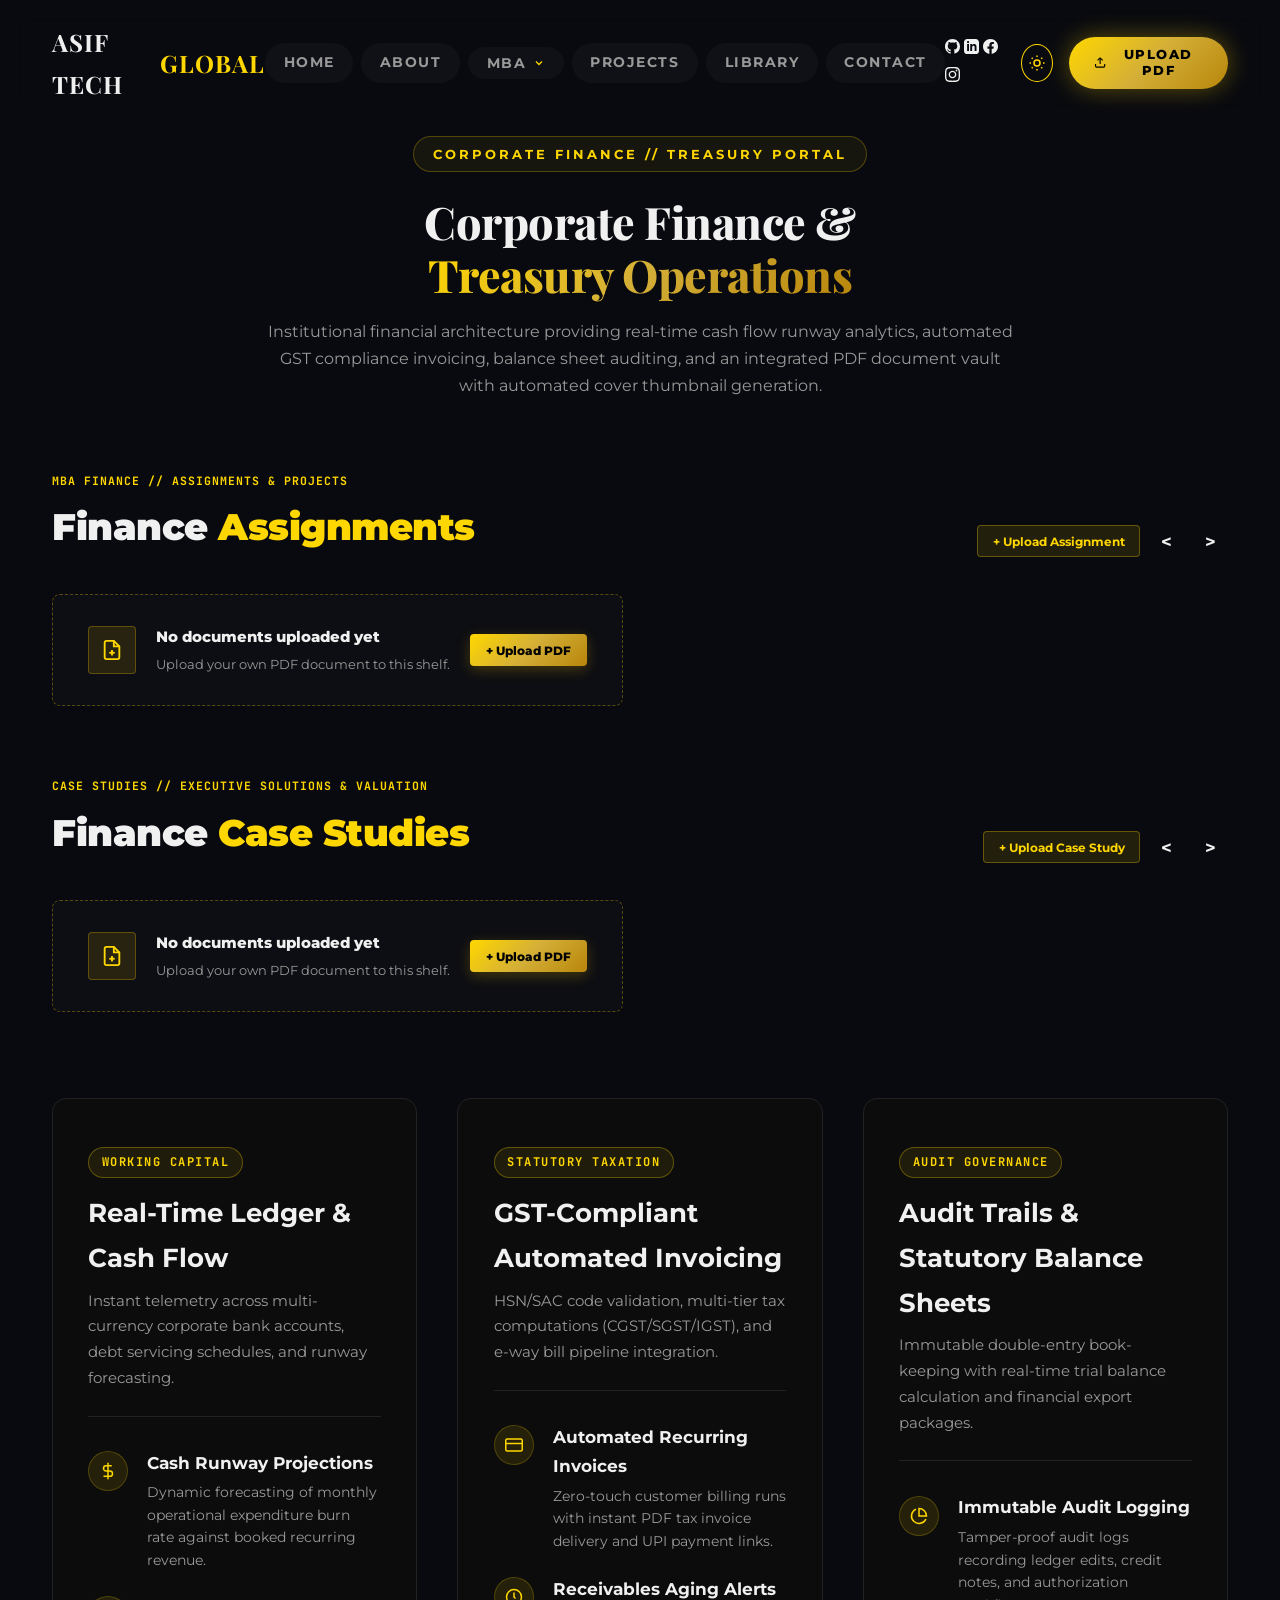
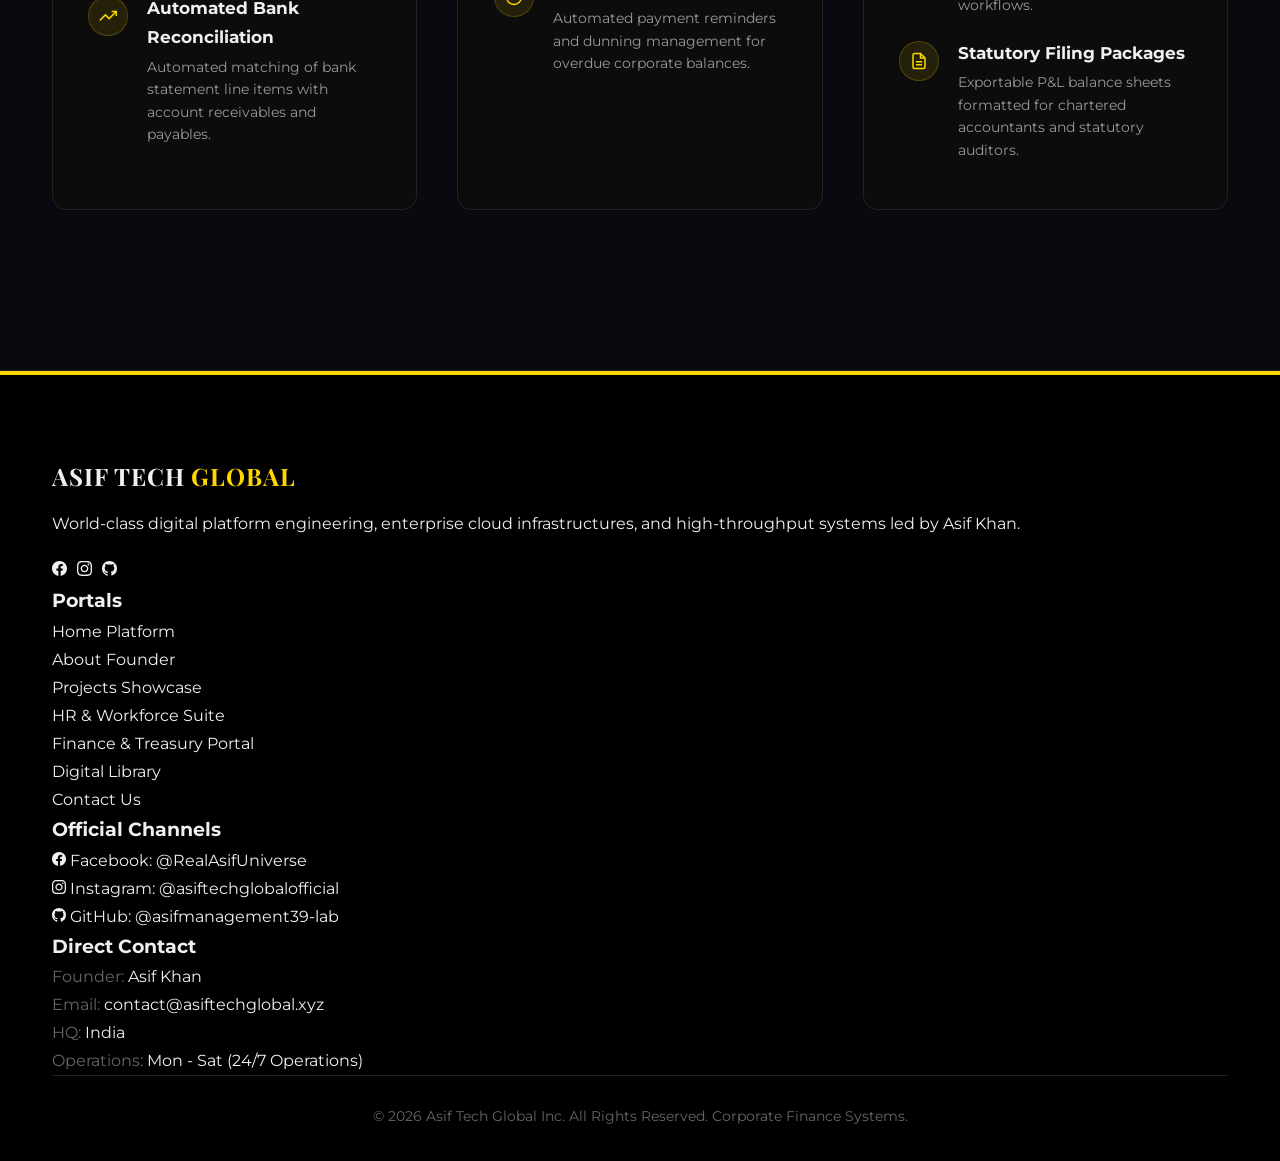
==== commit 65800da6: "Merge d5f340eded8539d7dadae3a2f4b6bc2c646c280d into 28ee484a76b9fbed847c14bcb5d6176a07234734" ====
--- a/finance.html
+++ b/finance.html
@@ -6,7 +6,7 @@
   <title>Corporate Finance & Treasury Systems | ASIF TECH GLOBAL</title>
   <meta name="description" content="Enterprise Corporate Finance and Treasury platform by Asif Tech Global. Real-time ledgers, GST invoicing, cash flow forecasting, and automated PDF document vault.">
   
-  <link rel="stylesheet" href="style.css?v=3.5">
+  <link rel="stylesheet" href="style.css?v=4.0">
   <script src="pdf.min.js"></script>
 </head>
 <body id="finance-portal">
@@ -24,6 +24,7 @@
       <!-- Navigation Menu -->
       <div class="nav-menu">
         <a href="index.html" class="nav-link-item">Home</a>
+        <a href="about.html" class="nav-link-item">About</a>
 
         <!-- MBA Menu with separate HR & FINANCE options -->
         <div class="nav-dropdown" id="mbaDropdown">
@@ -59,12 +60,29 @@
           </div>
         </div>
 
+        <a href="projects.html" class="nav-link-item">Projects</a>
         <a href="library.html" class="nav-link-item">Library</a>
-        <a href="youtube.html" class="nav-link-item">YouTube</a>
+        <a href="contact.html" class="nav-link-item">Contact</a>
       </div>
 
       <!-- Right Controls -->
       <div class="nav-right">
+        <!-- Social Icons -->
+        <div class="nav-social-icons">
+          <a href="https://github.com/asifmanagement39-lab" target="_blank" rel="noopener" class="nav-social-btn" title="GitHub (@asifmanagement39-lab)">
+            <svg width="15" height="15" viewBox="0 0 24 24" fill="currentColor"><path d="M12 0C5.37 0 0 5.37 0 12c0 5.31 3.435 9.795 8.205 11.385.6.105.825-.255.825-.57 0-.285-.015-1.23-.015-2.235-3.015.555-3.795-.735-4.035-1.41-.135-.345-.72-1.41-1.23-1.695-.42-.225-1.02-.78-.015-.795.945-.015 1.62.87 1.845 1.23 1.08 1.815 2.805 1.305 3.495.99.105-.78.42-1.305.765-1.605-2.67-.3-5.46-1.335-5.46-5.925 0-1.305.465-2.385 1.23-3.225-.12-.3-.54-1.53.12-3.18 0 0 1.005-.315 3.3 1.23.96-.27 1.98-.405 3-.405s2.04.135 3 .405c2.295-1.56 3.3-1.23 3.3-1.23.66 1.65.24 2.88.12 3.18.765.84 1.23 1.905 1.23 3.225 0 4.605-2.805 5.625-5.475 5.925.435.375.81 1.095.81 2.22 0 1.605-.015 2.895-.015 3.3 0 .315.225.69.825.57A12.02 12.02 0 0024 12c0-6.63-5.37-12-12-12z"/></svg>
+          </a>
+          <a href="https://linkedin.com" target="_blank" rel="noopener" class="nav-social-btn" title="LinkedIn">
+            <svg width="15" height="15" viewBox="0 0 24 24" fill="currentColor"><path d="M19 0h-14c-2.761 0-5 2.239-5 5v14c0 2.761 2.239 5 5 5h14c2.762 0 5-2.239 5-5v-14c0-2.761-2.762-5-5-5zm-11 19h-3v-11h3v11zm-1.5-12.268c-.966 0-1.75-.79-1.75-1.764s.784-1.764 1.75-1.764 1.75.79 1.75 1.764-.783 1.764-1.75 1.764zm13.5 12.268h-3v-5.604c0-3.368-4-3.113-4 0v5.604h-3v-11h3v1.765c1.396-2.586 7-2.777 7 2.476v6.759z"/></svg>
+          </a>
+          <a href="https://www.facebook.com/RealAsifUniverse/" target="_blank" rel="noopener" class="nav-social-btn" title="Facebook (@RealAsifUniverse)">
+            <svg width="15" height="15" viewBox="0 0 24 24" fill="currentColor"><path d="M24 12.073c0-6.627-5.373-12-12-12s-12 5.373-12 12c0 5.99 4.388 10.954 10.125 11.854v-8.385H7.078v-3.47h3.047V9.43c0-3.007 1.792-4.669 4.533-4.669 1.312 0 2.686.235 2.686.235v2.953H15.83c-1.491 0-1.956.925-1.956 1.874v2.25h3.328l-.532 3.47h-2.796v8.385C19.612 23.027 24 18.062 24 12.073z"/></svg>
+          </a>
+          <a href="https://www.instagram.com/asiftechglobalofficial/" target="_blank" rel="noopener" class="nav-social-btn" title="Instagram (@asiftechglobalofficial)">
+            <svg width="15" height="15" viewBox="0 0 24 24" fill="currentColor"><path d="M12 2.163c3.204 0 3.584.012 4.85.07 3.252.148 4.771 1.691 4.919 4.919.058 1.265.069 1.645.069 4.849 0 3.205-.012 3.584-.069 4.849-.149 3.225-1.664 4.771-4.919 4.919-1.266.058-1.644.07-4.85.07-3.204 0-3.584-.012-4.849-.07-3.26-.149-4.771-1.699-4.919-4.92-.058-1.265-.07-1.644-.07-4.849 0-3.204.013-3.583.07-4.849.149-3.227 1.664-4.771 4.919-4.919 1.266-.057 1.645-.069 4.849-.069zm0-2.163c-3.259 0-3.667.014-4.947.072-4.358.2-6.78 2.618-6.98 6.98-.059 1.281-.073 1.689-.073 4.948 0 3.259.014 3.668.072 4.948.2 4.358 2.618 6.78 6.98 6.98 1.281.058 1.689.072 4.948.072 3.259 0 3.668-.014 4.948-.072 4.354-.2 6.782-2.618 6.979-6.98.059-1.28.073-1.689.073-4.948 0-3.259-.014-3.667-.072-4.947-.196-4.354-2.617-6.78-6.979-6.98-1.281-.059-1.69-.073-4.949-.073zm0 5.838c-3.403 0-6.162 2.759-6.162 6.162s2.759 6.163 6.162 6.163 6.162-2.759 6.162-6.163c0-3.403-2.759-6.162-6.162-6.162zm0 10.162c-2.209 0-4-1.79-4-4 0-2.209 1.791-4 4-4s4 1.791 4 4c0 2.21-1.791 4-4 4zm6.406-11.845c-.796 0-1.441.645-1.441 1.44s.645 1.44 1.441 1.44c.795 0 1.439-.645 1.439-1.44s-.644-1.44-1.439-1.44z"/></svg>
+          </a>
+        </div>
+
         <!-- Theme Toggle -->
         <button class="theme-toggle-btn" id="mode-toggle" type="button" aria-label="Toggle Dark and Light Mode" title="Toggle Mode">
           <svg id="sun-svg" width="18" height="18" viewBox="0 0 24 24" fill="none" stroke="currentColor" stroke-width="2">
@@ -284,34 +302,66 @@
             ASIF TECH <span>GLOBAL</span>
           </div>
           <p>
-            World-class digital platform engineering, enterprise cloud infrastructures, and high-throughput systems.
+            World-class digital platform engineering, enterprise cloud infrastructures, and high-throughput systems led by Asif Khan.
           </p>
+          <div class="footer-social-bar" style="margin-top: 1.2rem; display: flex; gap: 10px;">
+            <a href="https://www.facebook.com/RealAsifUniverse/" target="_blank" rel="noopener" class="nav-social-btn" title="Facebook (@RealAsifUniverse)">
+              <svg width="15" height="15" viewBox="0 0 24 24" fill="currentColor"><path d="M24 12.073c0-6.627-5.373-12-12-12s-12 5.373-12 12c0 5.99 4.388 10.954 10.125 11.854v-8.385H7.078v-3.47h3.047V9.43c0-3.007 1.792-4.669 4.533-4.669 1.312 0 2.686.235 2.686.235v2.953H15.83c-1.491 0-1.956.925-1.956 1.874v2.25h3.328l-.532 3.47h-2.796v8.385C19.612 23.027 24 18.062 24 12.073z"/></svg>
+            </a>
+            <a href="https://www.instagram.com/asiftechglobalofficial/" target="_blank" rel="noopener" class="nav-social-btn" title="Instagram (@asiftechglobalofficial)">
+              <svg width="15" height="15" viewBox="0 0 24 24" fill="currentColor"><path d="M12 2.163c3.204 0 3.584.012 4.85.07 3.252.148 4.771 1.691 4.919 4.919.058 1.265.069 1.645.069 4.849 0 3.205-.012 3.584-.069 4.849-.149 3.225-1.664 4.771-4.919 4.919-1.266.058-1.644.07-4.85.07-3.204 0-3.584-.012-4.849-.07-3.26-.149-4.771-1.699-4.919-4.92-.058-1.265-.07-1.644-.07-4.849 0-3.204.013-3.583.07-4.849.149-3.227 1.664-4.771 4.919-4.919 1.266-.057 1.645-.069 4.849-.069zm0-2.163c-3.259 0-3.667.014-4.947.072-4.358.2-6.78 2.618-6.98 6.98-.059 1.281-.073 1.689-.073 4.948 0 3.259.014 3.668.072 4.948.2 4.358 2.618 6.78 6.98 6.98 1.281.058 1.689.072 4.948.072 3.259 0 3.668-.014 4.948-.072 4.354-.2 6.782-2.618 6.979-6.98.059-1.28.073-1.689.073-4.948 0-3.259-.014-3.667-.072-4.947-.196-4.354-2.617-6.78-6.979-6.98-1.281-.059-1.69-.073-4.949-.073zm0 5.838c-3.403 0-6.162 2.759-6.162 6.162s2.759 6.163 6.162 6.163 6.162-2.759 6.162-6.163c0-3.403-2.759-6.162-6.162-6.162zm0 10.162c-2.209 0-4-1.79-4-4 0-2.209 1.791-4 4-4s4 1.791 4 4c0 2.21-1.791 4-4 4zm6.406-11.845c-.796 0-1.441.645-1.441 1.44s.645 1.44 1.441 1.44c.795 0 1.439-.645 1.439-1.44s-.644-1.44-1.439-1.44z"/></svg>
+            </a>
+            <a href="https://github.com/asifmanagement39-lab" target="_blank" rel="noopener" class="nav-social-btn" title="GitHub (@asifmanagement39-lab)">
+              <svg width="15" height="15" viewBox="0 0 24 24" fill="currentColor"><path d="M12 0C5.37 0 0 5.37 0 12c0 5.31 3.435 9.795 8.205 11.385.6.105.825-.255.825-.57 0-.285-.015-1.23-.015-2.235-3.015.555-3.795-.735-4.035-1.41-.135-.345-.72-1.41-1.23-1.695-.42-.225-1.02-.78-.015-.795.945-.015 1.62.87 1.845 1.23 1.08 1.815 2.805 1.305 3.495.99.105-.78.42-1.305.765-1.605-2.67-.3-5.46-1.335-5.46-5.925 0-1.305.465-2.385 1.23-3.225-.12-.3-.54-1.53.12-3.18 0 0 1.005-.315 3.3 1.23.96-.27 1.98-.405 3-.405s2.04.135 3 .405c2.295-1.56 3.3-1.23 3.3-1.23.66 1.65.24 2.88.12 3.18.765.84 1.23 1.905 1.23 3.225 0 4.605-2.805 5.625-5.475 5.925.435.375.81 1.095.81 2.22 0 1.605-.015 2.895-.015 3.3 0 .315.225.69.825.57A12.02 12.02 0 0024 12c0-6.63-5.37-12-12-12z"/></svg>
+            </a>
+          </div>
         </div>
 
         <div>
           <h3>Portals</h3>
           <ul>
             <li><a href="index.html">Home Platform</a></li>
-            <li><a href="hr.html">HR & Workforce Suite</a></li>
+            <li><a href="about.html">About Founder</a></li>
+            <li><a href="projects.html">Projects Showcase</a></li>
+            <li><a href="hr.html">HR &amp; Workforce Suite</a></li>
             <li><a href="finance.html">Finance & Treasury Portal</a></li>
-            <li><a href="youtube.html">YouTube (@AsifTechGlobalOfficial)</a></li>
+            <li><a href="library.html">Digital Library</a></li>
+            <li><a href="contact.html">Contact Us</a></li>
           </ul>
         </div>
 
         <div>
-          <h3>Engineering</h3>
-          <ul>
-            <li><a href="index.html#ecosystem">Custom Web Dev</a></li>
-            <li><a href="index.html#ecosystem">Cloud Architecture</a></li>
-            <li><a href="index.html#ecosystem">System Optimization</a></li>
+          <h3>Official Channels</h3>
+          <ul class="social-channel-list">
+            <li>
+              <a href="https://www.facebook.com/RealAsifUniverse/" target="_blank" rel="noopener">
+                <svg width="14" height="14" viewBox="0 0 24 24" fill="currentColor"><path d="M24 12.073c0-6.627-5.373-12-12-12s-12 5.373-12 12c0 5.99 4.388 10.954 10.125 11.854v-8.385H7.078v-3.47h3.047V9.43c0-3.007 1.792-4.669 4.533-4.669 1.312 0 2.686.235 2.686.235v2.953H15.83c-1.491 0-1.956.925-1.956 1.874v2.25h3.328l-.532 3.47h-2.796v8.385C19.612 23.027 24 18.062 24 12.073z"/></svg>
+                <span>Facebook: @RealAsifUniverse</span>
+              </a>
+            </li>
+            <li>
+              <a href="https://www.instagram.com/asiftechglobalofficial/" target="_blank" rel="noopener">
+                <svg width="14" height="14" viewBox="0 0 24 24" fill="currentColor"><path d="M12 2.163c3.204 0 3.584.012 4.85.07 3.252.148 4.771 1.691 4.919 4.919.058 1.265.069 1.645.069 4.849 0 3.205-.012 3.584-.069 4.849-.149 3.225-1.664 4.771-4.919 4.919-1.266.058-1.644.07-4.85.07-3.204 0-3.584-.012-4.849-.07-3.26-.149-4.771-1.699-4.919-4.92-.058-1.265-.07-1.644-.07-4.849 0-3.204.013-3.583.07-4.849.149-3.227 1.664-4.771 4.919-4.919 1.266-.057 1.645-.069 4.849-.069zm0-2.163c-3.259 0-3.667.014-4.947.072-4.358.2-6.78 2.618-6.98 6.98-.059 1.281-.073 1.689-.073 4.948 0 3.259.014 3.668.072 4.948.2 4.358 2.618 6.78 6.98 6.98 1.281.058 1.689.072 4.948.072 3.259 0 3.668-.014 4.948-.072 4.354-.2 6.782-2.618 6.979-6.98.059-1.28.073-1.689.073-4.948 0-3.259-.014-3.667-.072-4.947-.196-4.354-2.617-6.78-6.979-6.98-1.281-.059-1.69-.073-4.949-.073zm0 5.838c-3.403 0-6.162 2.759-6.162 6.162s2.759 6.163 6.162 6.163 6.162-2.759 6.162-6.163c0-3.403-2.759-6.162-6.162-6.162zm0 10.162c-2.209 0-4-1.79-4-4 0-2.209 1.791-4 4-4s4 1.791 4 4c0 2.21-1.791 4-4 4zm6.406-11.845c-.796 0-1.441.645-1.441 1.44s.645 1.44 1.441 1.44c.795 0 1.439-.645 1.439-1.44s-.644-1.44-1.439-1.44z"/></svg>
+                <span>Instagram: @asiftechglobalofficial</span>
+              </a>
+            </li>
+
+            <li>
+              <a href="https://github.com/asifmanagement39-lab" target="_blank" rel="noopener">
+                <svg width="14" height="14" viewBox="0 0 24 24" fill="currentColor"><path d="M12 0C5.37 0 0 5.37 0 12c0 5.31 3.435 9.795 8.205 11.385.6.105.825-.255.825-.57 0-.285-.015-1.23-.015-2.235-3.015.555-3.795-.735-4.035-1.41-.135-.345-.72-1.41-1.23-1.695-.42-.225-1.02-.78-.015-.795.945-.015 1.62.87 1.845 1.23 1.08 1.815 2.805 1.305 3.495.99.105-.78.42-1.305.765-1.605-2.67-.3-5.46-1.335-5.46-5.925 0-1.305.465-2.385 1.23-3.225-.12-.3-.54-1.53.12-3.18 0 0 1.005-.315 3.3 1.23.96-.27 1.98-.405 3-.405s2.04.135 3 .405c2.295-1.56 3.3-1.23 3.3-1.23.66 1.65.24 2.88.12 3.18.765.84 1.23 1.905 1.23 3.225 0 4.605-2.805 5.625-5.475 5.925.435.375.81 1.095.81 2.22 0 1.605-.015 2.895-.015 3.3 0 .315.225.69.825.57A12.02 12.02 0 0024 12c0-6.63-5.37-12-12-12z"/></svg>
+                <span>GitHub: @asifmanagement39-lab</span>
+              </a>
+            </li>
           </ul>
         </div>
 
         <div>
           <h3>Direct Contact</h3>
           <ul>
+            <li><span style="color: var(--text-dim);">Founder:</span> Asif Khan</li>
             <li><span style="color: var(--text-dim);">Email:</span> <a href="mailto:contact@asiftechglobal.xyz">contact@asiftechglobal.xyz</a></li>
             <li><span style="color: var(--text-dim);">HQ:</span> India</li>
+            <li><span style="color: var(--text-dim);">Operations:</span> Mon - Sat (24/7 Operations)</li>
           </ul>
         </div>
       </div>
@@ -404,7 +454,7 @@
                 <label class="bot-field-label">Select Document PDF(s) *</label>
                 <span style="font-size: 0.72rem; color: var(--gold); font-weight: 700;">Unlimited Batch Upload Supported</span>
               </div>
-              <div class="lib-file-dropzone" id="financeFileDropzone" style="border: 2px dashed rgba(230, 184, 0, 0.4); border-radius: 8px; padding: 1.8rem; text-align: center; cursor: pointer; background: rgba(0,0,0,0.25); transition: all 0.3s ease;">
+              <label class="lib-file-dropzone" id="financeFileDropzone" for="financePdfInput" style="display: block; border: 2px dashed rgba(230, 184, 0, 0.4); border-radius: 8px; padding: 1.8rem; text-align: center; cursor: pointer; background: rgba(0,0,0,0.25); transition: all 0.3s ease;">
                 <input type="file" id="financePdfInput" accept="application/pdf" style="display: none;" multiple>
                 <div class="dropzone-content">
                   <div style="width: 44px; height: 44px; border-radius: 50%; background: rgba(230, 184, 0, 0.12); color: var(--gold); display: inline-flex; align-items: center; justify-content: center; margin-bottom: 0.6rem;">
@@ -413,7 +463,7 @@
                   <p id="financeDropText" style="font-size: 0.95rem; font-weight: 700; color: var(--text-main); margin-bottom: 0.2rem;">Click to choose PDF(s)</p>
                   <p id="financeDropSubText" style="font-size: 0.78rem; color: var(--text-muted);">or drag and drop single or multiple PDF files here</p>
                 </div>
-              </div>
+              </label>
             </div>
 
             <!-- Document Title -->
@@ -507,6 +557,15 @@
     &uarr;
   </button>
 
-  <script src="app.js?v=3.5"></script>
+  <!-- Modular Application Architecture -->
+  <script src="js/config.js"></script>
+  <script src="js/utils.js"></script>
+  <script src="js/theme.js"></script>
+  <script src="js/ui-common.js"></script>
+  <script src="js/data.js"></script>
+  <script src="js/dashboard.js"></script>
+  <script src="js/library.js"></script>
+  <script src="js/main.js"></script>
+  <script src="app.js"></script>
 </body>
 </html>
--- a/style.css
+++ b/style.css
@@ -1,3767 +1,12 @@
 /* ==========================================================================
-   ASIF TECH GLOBAL — Ultra-Luxury Black & Gold IT Engineering Firm
-   Benchmark: asiftechglobal.xyz (Elevated & Refined, Zero Emojis)
+   ASIF TECH GLOBAL — Master Modular Stylesheet (style.css)
+   Composes all architecture layers: Tokens, Animations, Components,
+   Core Layouts, Sections, and Fluid Responsive Media Queries.
    ========================================================================== */
 
-@import url('https://fonts.googleapis.com/css2?family=Montserrat:ital,wght@0,300;0,400;0,500;0,600;0,700;0,800;0,900;1,400&family=Playfair+Display:wght@600;700;800&family=JetBrains+Mono:wght@400;500&display=swap');
-
-:root {
-  --gold: #FFD700;
-  --gold-light: #FFE55C;
-  --gold-dark: #B8860B;
-  --gold-gradient: linear-gradient(135deg, #FFD700 0%, #D4AF37 50%, #B8860B 100%);
-  --gold-glow: 0 0 25px rgba(255, 215, 0, 0.35);
-
-  --black: #000000;
-  --dark-void: #050505;
-  --dark-card: #0c0c0c;
-  --dark-surface: #141414;
-  --border-subtle: #222222;
-  --border-gold: rgba(255, 215, 0, 0.3);
-
-  --text-main: #f0f0f0;
-  --text-muted: #999999;
-  --text-dim: #666666;
-
-  --font-main: 'Montserrat', -apple-system, BlinkMacSystemFont, sans-serif;
-  --font-serif: 'Playfair Display', serif;
-  --font-mono: 'JetBrains Mono', monospace;
-
-  --radius-sm: 4px;
-  --radius-md: 8px;
-  --radius-lg: 14px;
-  --radius-pill: 50px;
-
-  --transition: 0.3s cubic-bezier(0.16, 1, 0.3, 1);
-}
-
-[data-theme="light"] {
-  --black: #ffffff;
-  --dark-void: #f5f5f7;
-  --dark-card: #ffffff;
-  --dark-surface: #e9e9ee;
-  --border-subtle: #d8d8e0;
-  --border-gold: rgba(184, 134, 11, 0.4);
-
-  --text-main: #111111;
-  --text-muted: #555555;
-  --text-dim: #888888;
-  --gold-glow: 0 0 20px rgba(184, 134, 11, 0.25);
-}
-
-/* Reset & Base */
-*, *::before, *::after {
-  margin: 0;
-  padding: 0;
-  box-sizing: border-box;
-}
-
-html {
-  scroll-behavior: smooth;
-  font-size: 16px;
-}
-
-body {
-  font-family: var(--font-main);
-  background: #090a0f;
-  color: var(--text-main);
-  line-height: 1.75;
-  overflow-x: hidden;
-  transition: background var(--transition), color var(--transition);
-  position: relative;
-}
-
-[data-theme="light"] body {
-  background: #f8fafc;
-}
-
-/* Background Canvas Disabled */
-#financeHrCanvas {
-  display: none !important;
-}
-
-a {
-  text-decoration: none;
-  color: inherit;
-  transition: var(--transition);
-}
-
-ul {
-  list-style: none;
-}
-
-button {
-  cursor: pointer;
-  border: none;
-  background: none;
-  font-family: inherit;
-}
-
-.container {
-  max-width: 1240px;
-  margin: 0 auto;
-  padding: 0 2rem;
-}
-
-/* Typography Helpers */
-.text-gold {
-  color: var(--gold);
-}
-
-.gradient-gold-text {
-  background: var(--gold-gradient);
-  -webkit-background-clip: text;
-  -webkit-text-fill-color: transparent;
-}
-
-/* ==========================================================================
-   Navigation Bar (Seamless Transparent, No Border Line, ONLY "Home")
-   ========================================================================== */
-.navbar {
-  position: fixed;
-  top: 0;
-  left: 0;
-  width: 100%;
-  z-index: 1000;
-  background: transparent;
-  backdrop-filter: blur(14px);
-  -webkit-backdrop-filter: blur(14px);
-  border-bottom: none; /* Removed header border line */
-  padding: 1.3rem 0;
-  transition: background-color var(--transition), padding var(--transition), box-shadow var(--transition);
-}
-
-[data-theme="light"] .navbar {
-  background: transparent;
-}
-
-.navbar.scrolled {
-  padding: 0.9rem 0;
-  background: rgba(8, 12, 22, 0.65);
-  backdrop-filter: blur(20px);
-  -webkit-backdrop-filter: blur(20px);
-  border-bottom: none; /* No line even when scrolled */
-  box-shadow: 0 10px 30px rgba(0, 0, 0, 0.4);
-}
-
-[data-theme="light"] .navbar.scrolled {
-  background: rgba(255, 255, 255, 0.85);
-  box-shadow: 0 10px 25px rgba(0, 0, 0, 0.06);
-}
-
-.nav-wrapper {
-  display: flex;
-  align-items: center;
-  justify-content: space-between;
-}
-
-.brand-logo {
-  font-family: var(--font-serif);
-  font-size: 1.5rem;
-  font-weight: 700;
-  letter-spacing: 1px;
-  color: var(--text-main);
-  display: flex;
-  align-items: center;
-  gap: 0.4rem;
-}
-
-.brand-logo span {
-  color: var(--gold);
-}
-
-/* Nav Menu & Dropdown */
-.nav-menu {
-  display: flex;
-  align-items: center;
-  gap: 0.5rem;
-}
-
-.nav-link-item {
-  font-size: 0.85rem;
-  font-weight: 700;
-  text-transform: uppercase;
-  letter-spacing: 1.5px;
-  color: var(--text-muted);
-  padding: 0.45rem 1.1rem;
-  border-radius: var(--radius-pill);
-  background: rgba(255, 255, 255, 0.03);
-  border: 1px solid transparent;
-  transition: var(--transition);
-  text-decoration: none;
-  display: inline-flex;
-  align-items: center;
-}
-
-.nav-link-item:hover, .nav-link-item.active {
-  color: var(--gold);
-  background: rgba(255, 215, 0, 0.08);
-  border-color: rgba(255, 215, 0, 0.3);
-  box-shadow: 0 0 15px rgba(255, 215, 0, 0.2);
-}
-
-/* MBA Dropdown */
-.nav-dropdown {
-  position: relative;
-  display: inline-block;
-}
-
-.nav-dropdown-btn {
-  font-family: inherit;
-  font-size: 0.85rem;
-  font-weight: 700;
-  text-transform: uppercase;
-  letter-spacing: 1.5px;
-  color: var(--text-muted);
-  padding: 0.45rem 1.1rem;
-  border-radius: var(--radius-pill);
-  background: rgba(255, 255, 255, 0.03);
-  border: 1px solid transparent;
-  cursor: pointer;
-  transition: var(--transition);
-  display: inline-flex;
-  align-items: center;
-  gap: 0.45rem;
-}
-
-.dropdown-chevron {
-  transition: transform 0.25s cubic-bezier(0.16, 1, 0.3, 1);
-  color: var(--gold);
-}
-
-.nav-dropdown:hover .nav-dropdown-btn,
-.nav-dropdown.active .nav-dropdown-btn,
-.nav-dropdown-btn:hover {
-  color: var(--gold);
-  background: rgba(255, 215, 0, 0.08);
-  border-color: rgba(255, 215, 0, 0.3);
-  box-shadow: 0 0 15px rgba(255, 215, 0, 0.2);
-}
-
-.nav-dropdown:hover .dropdown-chevron,
-.nav-dropdown.active .dropdown-chevron {
-  transform: rotate(180deg);
-}
-
-.dropdown-menu-box {
-  position: absolute;
-  top: calc(100% + 0.6rem);
-  left: 50%;
-  transform: translateX(-50%) translateY(8px);
-  min-width: 290px;
-  background: rgba(14, 20, 36, 0.95);
-  backdrop-filter: blur(20px);
-  -webkit-backdrop-filter: blur(20px);
-  border: 1px solid rgba(255, 215, 0, 0.25);
-  border-radius: var(--radius-md);
-  padding: 0.6rem;
-  box-shadow: 0 18px 40px rgba(0, 0, 0, 0.65), 0 0 25px rgba(255, 215, 0, 0.12);
-  opacity: 0;
-  visibility: hidden;
-  pointer-events: none;
-  transition: opacity 0.22s ease, transform 0.22s ease, visibility 0.22s ease;
-  z-index: 1000;
-}
-
-[data-theme="light"] .dropdown-menu-box {
-  background: rgba(255, 255, 255, 0.96);
-  border-color: rgba(212, 175, 55, 0.4);
-  box-shadow: 0 18px 40px rgba(0, 0, 0, 0.12);
-}
-
-.nav-dropdown:hover .dropdown-menu-box,
-.nav-dropdown.active .dropdown-menu-box {
-  opacity: 1;
-  visibility: visible;
-  pointer-events: auto;
-  transform: translateX(-50%) translateY(0);
-}
-
-.dropdown-item {
-  display: flex;
-  align-items: center;
-  gap: 0.85rem;
-  padding: 0.75rem 0.9rem;
-  border-radius: var(--radius-sm);
-  transition: var(--transition);
-  text-decoration: none;
-  cursor: pointer;
-}
-
-.dropdown-item:hover {
-  background: rgba(255, 215, 0, 0.1);
-  transform: translateX(4px);
-}
-
-.dropdown-item.active {
-  background: rgba(255, 215, 0, 0.12);
-  border-left: 3px solid var(--gold);
-}
-
-.dropdown-item-icon {
-  width: 36px;
-  height: 36px;
-  border-radius: 8px;
-  background: rgba(255, 215, 0, 0.1);
-  border: 1px solid rgba(255, 215, 0, 0.3);
-  color: var(--gold);
-  display: flex;
-  align-items: center;
-  justify-content: center;
-  flex-shrink: 0;
-}
-
-.dropdown-item-info {
-  display: flex;
-  flex-direction: column;
-}
-
-.dropdown-title {
-  font-family: var(--font-sans);
-  font-weight: 800;
-  font-size: 0.9rem;
-  letter-spacing: 1.5px;
-  color: var(--text-main);
-}
-
-.dropdown-desc {
-  font-size: 0.73rem;
-  color: var(--text-muted);
-  line-height: 1.3;
-  margin-top: 0.15rem;
-}
-
-.dropdown-divider {
-  height: 1px;
-  background: rgba(255, 255, 255, 0.07);
-  margin: 0.35rem 0.5rem;
-}
-
-[data-theme="light"] .dropdown-divider {
-  background: rgba(0, 0, 0, 0.08);
-}
-
-.nav-right {
-  display: flex;
-  align-items: center;
-  gap: 1rem;
-}
-
-.theme-toggle-btn {
-  width: 38px;
-  height: 38px;
-  border-radius: 50%;
-  border: 1px solid var(--gold);
-  color: var(--gold);
-  display: flex;
-  align-items: center;
-  justify-content: center;
-  transition: var(--transition);
-}
-
-.theme-toggle-btn:hover {
-  background: var(--gold);
-  color: #000;
-  transform: rotate(20deg);
-}
-
-.btn-gold {
-  background: var(--gold-gradient);
-  color: #000000;
-  padding: 0.65rem 1.6rem;
-  font-weight: 800;
-  font-size: 0.82rem;
-  text-transform: uppercase;
-  letter-spacing: 1.5px;
-  border-radius: var(--radius-pill);
-  box-shadow: var(--gold-glow);
-  display: inline-flex;
-  align-items: center;
-  gap: 0.5rem;
-  transition: var(--transition);
-  border: none;
-}
-
-.btn-gold:hover {
-  transform: translateY(-3px);
-  box-shadow: 0 0 35px rgba(255, 215, 0, 0.6);
-  color: #000000;
-}
-
-.btn-outline-white {
-  padding: 0.65rem 1.6rem;
-  font-weight: 700;
-  font-size: 0.82rem;
-  text-transform: uppercase;
-  letter-spacing: 1.5px;
-  border-radius: var(--radius-pill);
-  border: 1px solid var(--text-main);
-  color: var(--text-main);
-  transition: var(--transition);
-}
-
-.btn-outline-white:hover {
-  border-color: var(--gold);
-  color: var(--gold);
-  background: rgba(255, 215, 0, 0.05);
-  transform: translateY(-3px);
-}
-
-/* ==========================================================================
-   Hero Section
-   ========================================================================== */
-.hero {
-  position: relative;
-  min-height: 100vh;
-  display: flex;
-  align-items: center;
-  justify-content: center;
-  text-align: center;
-  padding: 8rem 2rem 5rem;
-  overflow: hidden;
-  background: radial-gradient(circle at 50% 25%, rgba(230, 184, 0, 0.04) 0%, transparent 70%);
-}
-
-.hero-overlay {
-  display: none;
-}
-
-.hero-content {
-  position: relative;
-  z-index: 2;
-  max-width: 900px;
-}
-
-.hero-meta-badge {
-  display: inline-block;
-  font-size: 0.82rem;
-  font-weight: 700;
-  letter-spacing: 3px;
-  color: var(--gold);
-  text-transform: uppercase;
-  margin-bottom: 1.5rem;
-  padding: 0.35rem 1.2rem;
-  border-radius: var(--radius-pill);
-  background: rgba(255, 215, 0, 0.06);
-  border: 1px solid rgba(255, 215, 0, 0.25);
-}
-
-.hero-title {
-  font-size: 4.2rem;
-  font-weight: 900;
-  line-height: 1.1;
-  text-transform: uppercase;
-  letter-spacing: -1px;
-  margin-bottom: 1.5rem;
-  background: linear-gradient(180deg, #ffffff 0%, #b5b5b5 100%);
-  -webkit-background-clip: text;
-  -webkit-text-fill-color: transparent;
-}
-
-[data-theme="light"] .hero-title {
-  background: linear-gradient(180deg, #000000 0%, #444444 100%);
-  -webkit-background-clip: text;
-  -webkit-text-fill-color: transparent;
-}
-
-@media (max-width: 768px) {
-  .hero-title {
-    font-size: 2.5rem;
-  }
-}
-
-.hero-subtitle {
-  font-size: 1.25rem;
-  color: var(--text-muted);
-  max-width: 700px;
-  margin: 0 auto 2.5rem;
-  line-height: 1.8;
-  font-weight: 400;
-}
-
-.hero-actions {
-  display: flex;
-  align-items: center;
-  justify-content: center;
-  gap: 1.2rem;
-  flex-wrap: wrap;
-}
-
-/* ==========================================================================
-   Section General
-   ========================================================================== */
-.section {
-  padding: 6.5rem 0;
-  border-bottom: 1px solid var(--border-subtle);
-}
-
-.section-bg-dark {
-  background-color: var(--dark-void);
-}
-
-.section-header {
-  text-align: center;
-  margin-bottom: 4.5rem;
-}
-
-.section-pretitle {
-  font-size: 0.85rem;
-  font-weight: 700;
-  letter-spacing: 3px;
-  color: var(--gold);
-  text-transform: uppercase;
-  margin-bottom: 0.6rem;
-}
-
-.section-h2 {
-  font-size: 2.8rem;
-  font-weight: 800;
-  text-transform: uppercase;
-  letter-spacing: -0.5px;
-}
-
-@media (max-width: 768px) {
-  .section-h2 {
-    font-size: 2rem;
-  }
-}
-
-/* ==========================================================================
-   Vision (4 Pillars)
-   ========================================================================== */
-.vision-grid {
-  display: grid;
-  grid-template-columns: repeat(auto-fit, minmax(240px, 1fr));
-  gap: 2rem;
-}
-
-.vision-card {
-  text-align: center;
-  padding: 2.5rem 1.8rem;
-  background: var(--dark-card);
-  border: 1px solid var(--border-subtle);
-  border-radius: var(--radius-md);
-  transition: var(--transition);
-}
-
-.vision-card:hover {
-  border-color: var(--gold);
-  transform: translateY(-6px);
-}
-
-.vision-icon-wrap {
-  width: 60px;
-  height: 60px;
-  margin: 0 auto 1.5rem;
-  border-radius: 50%;
-  background: rgba(255, 215, 0, 0.1);
-  display: flex;
-  align-items: center;
-  justify-content: center;
-  color: var(--gold);
-}
-
-.vision-card h3 {
-  font-size: 1.3rem;
-  margin-bottom: 0.5rem;
-}
-
-.vision-card p {
-  font-size: 0.92rem;
-  color: var(--text-muted);
-}
-
-/* ==========================================================================
-   Core Ecosystem (Services)
-   ========================================================================== */
-.ecosystem-grid {
-  display: grid;
-  grid-template-columns: repeat(auto-fit, minmax(320px, 1fr));
-  gap: 2rem;
-}
-
-.ecosystem-card {
-  background: var(--dark-card);
-  border: 1px solid var(--border-subtle);
-  border-radius: var(--radius-md);
-  padding: 2.5rem;
-  transition: var(--transition);
-  display: flex;
-  flex-direction: column;
-}
-
-.ecosystem-card:hover {
-  border-color: var(--gold);
-  transform: translateY(-8px);
-  box-shadow: 0 12px 30px rgba(0, 0, 0, 0.5);
-}
-
-.ecosystem-icon {
-  width: 50px;
-  height: 50px;
-  color: var(--gold);
-  margin-bottom: 1.4rem;
-}
-
-.ecosystem-card h3 {
-  font-size: 1.4rem;
-  margin-bottom: 0.8rem;
-  color: var(--text-main);
-}
-
-.ecosystem-card p {
-  font-size: 0.95rem;
-  color: var(--text-muted);
-  line-height: 1.7;
-  margin-bottom: 1.5rem;
-  flex-grow: 1;
-}
-
-.ecosystem-link {
-  font-size: 0.85rem;
-  font-weight: 700;
-  text-transform: uppercase;
-  letter-spacing: 1px;
-  color: var(--gold);
-  display: inline-flex;
-  align-items: center;
-  gap: 0.4rem;
-}
-
-.ecosystem-link:hover {
-  gap: 0.7rem;
-}
-
-/* ==========================================================================
-   Leadership & Engineering Team
-   ========================================================================== */
-.team-grid {
-  display: grid;
-  grid-template-columns: repeat(auto-fit, minmax(250px, 1fr));
-  gap: 2rem;
-}
-
-.team-card {
-  text-align: center;
-  padding: 2.5rem 1.8rem;
-  border: 1px solid var(--border-subtle);
-  border-radius: var(--radius-md);
-  background: var(--dark-card);
-  transition: var(--transition);
-}
-
-.team-card:hover {
-  border-color: var(--gold);
-  transform: translateY(-8px);
-  box-shadow: 0 15px 40px rgba(255, 215, 0, 0.08);
-}
-
-.team-avatar {
-  width: 80px;
-  height: 80px;
-  border-radius: 50%;
-  background: var(--gold-gradient);
-  margin: 0 auto 1.2rem;
-  display: flex;
-  align-items: center;
-  justify-content: center;
-  font-size: 2rem;
-  font-weight: 900;
-  color: #000;
-  font-family: var(--font-serif);
-}
-
-.team-card h4 {
-  font-size: 1.2rem;
-  margin-bottom: 0.25rem;
-}
-
-.team-role {
-  color: var(--gold);
-  font-size: 0.8rem;
-  font-weight: 700;
-  text-transform: uppercase;
-  letter-spacing: 1.5px;
-  margin-bottom: 1rem;
-}
-
-.team-card p {
-  color: var(--text-muted);
-  font-size: 0.88rem;
-  line-height: 1.6;
-}
-
-/* ==========================================================================
-   Animated Stats Section
-   ========================================================================== */
-.stats-section {
-  background: linear-gradient(180deg, var(--dark-void) 0%, #000000 100%);
-  padding: 5rem 0;
-  border-bottom: 1px solid var(--border-subtle);
-  border-top: 1px solid var(--border-subtle);
-  position: relative;
-}
-
-.stats-grid {
-  display: grid;
-  grid-template-columns: repeat(auto-fit, minmax(200px, 1fr));
-  gap: 2.5rem;
-  text-align: center;
-}
-
-.stat-number {
-  font-size: 3.8rem;
-  font-weight: 900;
-  color: var(--gold);
-  font-family: var(--font-main);
-  line-height: 1.1;
-  margin-bottom: 0.4rem;
-}
-
-.stat-label {
-  font-size: 0.95rem;
-  letter-spacing: 1px;
-  text-transform: uppercase;
-  color: var(--text-main);
-  font-weight: 600;
-}
-
-/* ==========================================================================
-   Engineering Process (1, 2, 3, 4)
-   ========================================================================== */
-.process-grid {
-  display: grid;
-  grid-template-columns: repeat(auto-fit, minmax(240px, 1fr));
-  gap: 2rem;
-}
-
-.process-step {
-  text-align: center;
-  padding: 2rem 1.5rem;
-  background: var(--dark-card);
-  border: 1px solid var(--border-subtle);
-  border-radius: var(--radius-md);
-  position: relative;
-}
-
-.step-num {
-  background: var(--gold);
-  color: #000;
-  width: 54px;
-  height: 54px;
-  border-radius: 50%;
-  font-size: 1.4rem;
-  font-weight: 900;
-  display: flex;
-  align-items: center;
-  justify-content: center;
-  margin: 0 auto 1.4rem;
-}
-
-.process-step h3 {
-  font-size: 1.25rem;
-  margin-bottom: 0.6rem;
-}
-
-.process-step p {
-  color: var(--text-muted);
-  font-size: 0.9rem;
-}
-
-/* ==========================================================================
-   Pricing Plans
-   ========================================================================== */
-.pricing-grid {
-  display: grid;
-  grid-template-columns: repeat(auto-fit, minmax(300px, 1fr));
-  gap: 2.5rem;
-  align-items: center;
-}
-
-.pricing-card {
-  background: var(--dark-card);
-  padding: 3.5rem 2.2rem;
-  text-align: center;
-  border-radius: var(--radius-lg);
-  border: 1px solid var(--border-subtle);
-  transition: var(--transition);
-  position: relative;
-}
-
-.pricing-card.highlight {
-  border: 2px solid var(--gold);
-  transform: scale(1.04);
-  background: #020202;
-  box-shadow: 0 0 35px rgba(255, 215, 0, 0.15);
-}
-
-@media (max-width: 900px) {
-  .pricing-card.highlight {
-    transform: none;
-  }
-}
-
-.pricing-badge {
-  background: var(--gold);
-  color: #000;
-  display: inline-block;
-  padding: 0.3rem 0.85rem;
-  font-weight: 800;
-  font-size: 0.75rem;
-  letter-spacing: 1px;
-  margin-bottom: 1rem;
-  border-radius: var(--radius-sm);
-  text-transform: uppercase;
-}
-
-.price {
-  font-size: 3.2rem;
-  font-weight: 900;
-  color: var(--text-main);
-  margin: 1.2rem 0;
-}
-
-.price span {
-  font-size: 1rem;
-  color: var(--text-dim);
-  font-weight: 500;
-}
-
-.features-list {
-  margin: 2rem 0;
-  display: flex;
-  flex-direction: column;
-  gap: 0.8rem;
-}
-
-.features-list li {
-  color: var(--text-muted);
-  font-size: 0.95rem;
-  border-bottom: 1px solid var(--border-subtle);
-  padding-bottom: 0.8rem;
-}
-
-/* ==========================================================================
-   Client Testimonials
-   ========================================================================== */
-.testimonial-grid {
-  display: grid;
-  grid-template-columns: repeat(auto-fit, minmax(320px, 1fr));
-  gap: 2rem;
-}
-
-.testimonial-card {
-  background: var(--dark-card);
-  border: 1px solid var(--border-subtle);
-  padding: 2.5rem;
-  border-radius: var(--radius-md);
-  position: relative;
-  transition: var(--transition);
-}
-
-.testimonial-card:hover {
-  border-color: var(--gold);
-}
-
-.testimonial-card p {
-  color: var(--text-muted);
-  font-size: 0.95rem;
-  margin: 1.2rem 0 1.8rem;
-  font-style: italic;
-  line-height: 1.8;
-}
-
-.testimonial-author {
-  display: flex;
-  align-items: center;
-  gap: 1rem;
-}
-
-.author-avatar {
-  width: 48px;
-  height: 48px;
-  border-radius: 50%;
-  background: var(--gold-gradient);
-  display: flex;
-  align-items: center;
-  justify-content: center;
-  font-weight: 900;
-  color: #000;
-  font-size: 1.1rem;
-  flex-shrink: 0;
-}
-
-.author-info h4 {
-  font-size: 1rem;
-  margin-bottom: 0.1rem;
-}
-
-.author-info span {
-  font-size: 0.8rem;
-  color: var(--text-dim);
-}
-
-.stars-row {
-  display: flex;
-  gap: 0.2rem;
-  color: var(--gold);
-  margin-bottom: 0.3rem;
-}
-
-.stars-row svg {
-  width: 14px;
-  height: 14px;
-  fill: var(--gold);
-}
-
-/* ==========================================================================
-   FAQ Accordion
-   ========================================================================== */
-.faq-wrap {
-  max-width: 820px;
-  margin: 0 auto;
-}
-
-.faq-item {
-  border-bottom: 1px solid var(--border-subtle);
-}
-
-.faq-question {
-  width: 100%;
-  padding: 1.5rem 0;
-  text-align: left;
-  font-size: 1.1rem;
-  font-weight: 600;
-  display: flex;
-  justify-content: space-between;
-  align-items: center;
-  transition: color var(--transition);
-  color: var(--text-main);
-}
-
-.faq-question:hover {
-  color: var(--gold);
-}
-
-.faq-icon {
-  color: var(--gold);
-  font-size: 1.4rem;
-  font-weight: 300;
-  transition: transform var(--transition);
-  line-height: 1;
-}
-
-.faq-answer {
-  max-height: 0;
-  overflow: hidden;
-  transition: max-height 0.4s ease;
-}
-
-.faq-answer p {
-  color: var(--text-muted);
-  padding-bottom: 1.5rem;
-  font-size: 0.95rem;
-  line-height: 1.7;
-}
-
-.faq-item.open .faq-answer {
-  max-height: 250px;
-}
-
-.faq-item.open .faq-icon {
-  transform: rotate(45deg);
-}
-
-.faq-item.open .faq-question {
-  color: var(--gold);
-}
-
-/* ==========================================================================
-   Newsletter Box
-   ========================================================================== */
-.newsletter-section {
-  background: linear-gradient(135deg, #0a0a0a 0%, #171100 100%);
-  border: 1px solid rgba(255, 215, 0, 0.25);
-  border-radius: var(--radius-lg);
-  padding: 4rem 2rem;
-  text-align: center;
-  max-width: 850px;
-  margin: 0 auto 5rem;
-}
-
-.newsletter-section h2 {
-  font-size: 2.2rem;
-  margin-bottom: 0.6rem;
-}
-
-.newsletter-section p {
-  color: var(--text-muted);
-  margin-bottom: 2rem;
-  font-size: 1rem;
-}
-
-.newsletter-form {
-  display: flex;
-  gap: 0.6rem;
-  max-width: 520px;
-  margin: 0 auto;
-  flex-wrap: wrap;
-  justify-content: center;
-}
-
-.newsletter-input {
-  flex: 1;
-  min-width: 240px;
-  padding: 0.85rem 1.4rem;
-  border-radius: var(--radius-pill);
-  border: 1px solid #444444;
-  background: #141414;
-  color: #ffffff;
-  font-size: 0.95rem;
-  outline: none;
-}
-
-.newsletter-input:focus {
-  border-color: var(--gold);
-}
-
-/* ==========================================================================
-   Footer
-   ========================================================================== */
-footer {
-  background: #000000;
-  padding: 5rem 0 2rem;
-  border-top: 4px solid var(--gold);
-}
-
-.footer-cols {
-  display: grid;
-  grid-template-columns: 1.5fr repeat(3, 1fr);
-  gap: 3.5rem;
-  margin-bottom: 4rem;
-}
-
-@media (max-width: 900px) {
-  .footer-cols {
-    grid-template-columns: 1fr 1fr;
-  }
-}
-
-@media (max-width: 550px) {
-  .footer-cols {
-    grid-template-columns: 1fr;
-  }
-}
-
-.footer-cols h3 {
-  font-size: 1.1rem;
-  margin-bottom: 1.5rem;
-  color: var(--text-main);
-  text-transform: uppercase;
-  letter-spacing: 1px;
-}
-
-.footer-cols ul li {
-  margin-bottom: 0.75rem;
-}
-
-.footer-cols a {
-  color: var(--text-dim);
-  font-size: 0.92rem;
-}
-
-.footer-cols a:hover {
-  color: var(--gold);
-}
-
-.footer-bottom {
-  text-align: center;
-  border-top: 1px solid var(--border-subtle);
-  padding-top: 1.8rem;
-  color: var(--text-dim);
-  font-size: 0.85rem;
-}
-
-/* Floating Elements */
-.scroll-top {
-  position: fixed;
-  bottom: 30px;
-  right: 30px;
-  width: 46px;
-  height: 46px;
-  background: var(--gold);
-  color: #000;
-  border-radius: 50%;
-  display: none;
-  align-items: center;
-  justify-content: center;
-  box-shadow: 0 4px 15px rgba(255, 215, 0, 0.4);
-  transition: var(--transition);
-  z-index: 999;
-}
-
-.scroll-top.show {
-  display: flex;
-}
-
-.scroll-top:hover {
-  transform: translateY(-4px);
-}
-
-/* ==========================================================================
-   HR & Finance Enterprise Section & Calculator Styles
-   ========================================================================== */
-.hr-finance-grid {
-  display: grid;
-  grid-template-columns: repeat(auto-fit, minmax(340px, 1fr));
-  gap: 2.5rem;
-  margin-bottom: 3.5rem;
-}
-
-.suite-card {
-  background: var(--dark-card);
-  border: 1px solid var(--border-subtle);
-  border-radius: var(--radius-lg);
-  padding: 3rem 2.2rem;
-  transition: var(--transition);
-}
-
-.suite-card:hover {
-  border-color: var(--gold);
-  transform: translateY(-6px);
-  box-shadow: 0 15px 35px rgba(0, 0, 0, 0.6);
-}
-
-.suite-card.target-highlight {
-  border-color: var(--gold) !important;
-  box-shadow: 0 0 35px rgba(255, 215, 0, 0.4), 0 20px 45px rgba(0, 0, 0, 0.8) !important;
-  transform: translateY(-8px);
-}
-
-.suite-header {
-  margin-bottom: 2rem;
-  border-bottom: 1px solid var(--border-subtle);
-  padding-bottom: 1.5rem;
-}
-
-.suite-badge {
-  display: inline-block;
-  font-family: var(--font-mono);
-  font-size: 0.75rem;
-  font-weight: 700;
-  color: var(--gold);
-  text-transform: uppercase;
-  letter-spacing: 1.5px;
-  background: rgba(255, 215, 0, 0.08);
-  border: 1px solid rgba(255, 215, 0, 0.3);
-  padding: 0.25rem 0.8rem;
-  border-radius: var(--radius-pill);
-  margin-bottom: 0.8rem;
-}
-
-.suite-header h3 {
-  font-size: 1.6rem;
-  margin-bottom: 0.5rem;
-  color: var(--text-main);
-}
-
-.suite-feature-list {
-  display: flex;
-  flex-direction: column;
-  gap: 1.4rem;
-}
-
-.suite-feature-list li {
-  display: flex;
-  gap: 1.2rem;
-  align-items: flex-start;
-}
-
-.suite-feature-icon {
-  width: 40px;
-  height: 40px;
-  border-radius: 50%;
-  background: rgba(255, 215, 0, 0.1);
-  border: 1px solid rgba(255, 215, 0, 0.2);
-  display: flex;
-  align-items: center;
-  justify-content: center;
-  color: var(--gold);
-  flex-shrink: 0;
-  margin-top: 0.15rem;
-}
-
-.suite-feature-list strong {
-  display: block;
-  font-size: 1.05rem;
-  color: var(--text-main);
-  margin-bottom: 0.2rem;
-}
-
-.suite-feature-list p {
-  font-size: 0.88rem;
-  color: var(--text-muted);
-  line-height: 1.6;
-}
-
-/* Interactive Payroll Calculator Panel */
-.payroll-calculator-panel {
-  background: linear-gradient(135deg, var(--dark-card) 0%, #030303 100%);
-  border: 1px solid var(--border-gold);
-  border-radius: var(--radius-lg);
-  padding: 3.5rem 2.5rem;
-  box-shadow: var(--gold-glow);
-}
-
-.calc-intro {
-  margin-bottom: 2.5rem;
-  text-align: left;
-}
-
-.calc-intro h3 {
-  font-size: 1.8rem;
-  margin-bottom: 0.4rem;
-  color: var(--text-main);
-}
-
-.calc-grid {
-  display: grid;
-  grid-template-columns: 1fr 1.2fr;
-  gap: 3rem;
-  align-items: start;
-}
-
-@media (max-width: 850px) {
-  .calc-grid {
-    grid-template-columns: 1fr;
-  }
-}
-
-.calc-control-col {
-  display: flex;
-  flex-direction: column;
-}
-
-.calc-label {
-  font-size: 0.92rem;
-  font-weight: 700;
-  color: var(--text-main);
-  margin-bottom: 0.6rem;
-  text-transform: uppercase;
-  letter-spacing: 0.5px;
-}
-
-.salary-input-wrapper {
-  display: flex;
-  align-items: center;
-  background: #111111;
-  border: 1px solid #333333;
-  border-radius: var(--radius-md);
-  padding: 0.75rem 1.2rem;
-  transition: var(--transition);
-}
-
-.salary-input-wrapper:focus-within {
-  border-color: var(--gold);
-}
-
-.currency-prefix {
-  font-family: var(--font-mono);
-  font-weight: 700;
-  color: var(--gold);
-  font-size: 1.1rem;
-  margin-right: 0.6rem;
-}
-
-.salary-num-input {
-  width: 100%;
-  background: transparent;
-  border: none;
-  outline: none;
-  color: var(--text-main);
-  font-family: var(--font-mono);
-  font-size: 1.4rem;
-  font-weight: 700;
-}
-
-.calc-slider {
-  width: 100%;
-  accent-color: var(--gold);
-  cursor: pointer;
-}
-
-.calc-notice {
-  margin-top: 2rem;
-  display: flex;
-  gap: 0.8rem;
-  align-items: flex-start;
-  padding: 1rem;
-  background: rgba(255, 215, 0, 0.05);
-  border: 1px solid rgba(255, 215, 0, 0.15);
-  border-radius: var(--radius-md);
-  font-size: 0.82rem;
-  color: var(--text-muted);
-}
-
-.calc-notice svg {
-  color: var(--gold);
-  flex-shrink: 0;
-  margin-top: 0.1rem;
-}
-
-/* Result Column */
-.calc-result-col {
-  display: flex;
-  flex-direction: column;
-  gap: 1.5rem;
-}
-
-.net-salary-card {
-  text-align: center;
-  padding: 1.8rem;
-  background: #080808;
-  border: 1px solid var(--border-gold);
-  border-radius: var(--radius-md);
-}
-
-.net-label {
-  font-size: 0.85rem;
-  font-weight: 700;
-  text-transform: uppercase;
-  letter-spacing: 1.5px;
-  color: var(--gold);
-}
-
-.net-amount {
-  font-size: 2.8rem;
-  font-weight: 900;
-  color: var(--text-main);
-  font-family: var(--font-mono);
-  margin: 0.4rem 0;
-}
-
-.net-sub {
-  font-size: 0.82rem;
-  color: var(--text-dim);
-}
-
-.breakdown-table {
-  display: flex;
-  flex-direction: column;
-  gap: 0.65rem;
-  background: var(--dark-card);
-  border: 1px solid var(--border-subtle);
-  border-radius: var(--radius-md);
-  padding: 1.4rem;
-}
-
-.breakdown-row {
-  display: flex;
-  justify-content: space-between;
-  align-items: center;
-  font-size: 0.9rem;
-  padding: 0.35rem 0;
-  border-bottom: 1px solid rgba(255, 255, 255, 0.04);
-}
-
-.breakdown-row:last-child {
-  border-bottom: none;
-}
-
-.breakdown-row span:first-child {
-  color: var(--text-muted);
-}
-
-.val-pos {
-  font-family: var(--font-mono);
-  font-weight: 600;
-  color: var(--text-main);
-}
-
-.val-neg {
-  font-family: var(--font-mono);
-  font-weight: 600;
-  color: #f59e0b;
-}
-
-/* ==========================================================================
-   Finance PDF Vault & Auto-Thumbnail Generator Styles
-   ========================================================================== */
-.finance-pdf-panel {
-  background: linear-gradient(135deg, rgba(14, 20, 36, 0.9) 0%, rgba(8, 12, 22, 0.95) 100%);
-  border: 1px solid rgba(255, 215, 0, 0.25);
-  border-radius: var(--radius-lg);
-  padding: 3rem 2.5rem;
-  margin-bottom: 3.5rem;
-  box-shadow: 0 15px 35px rgba(0, 0, 0, 0.5), 0 0 25px rgba(255, 215, 0, 0.08);
-}
-
-.pdf-panel-header {
-  margin-bottom: 2rem;
-}
-
-.pdf-panel-header h3 {
-  font-size: 1.8rem;
-  color: var(--text-main);
-  margin-bottom: 0.5rem;
-}
-
-.pdf-upload-dropzone {
-  border: 2px dashed rgba(255, 215, 0, 0.35);
-  border-radius: var(--radius-md);
-  padding: 2.2rem 2rem;
-  text-align: center;
-  background: rgba(255, 215, 0, 0.03);
-  cursor: pointer;
-  transition: var(--transition);
-  display: flex;
-  flex-direction: column;
-  align-items: center;
-  gap: 0.9rem;
-  margin-bottom: 2.5rem;
-}
-
-.pdf-upload-dropzone:hover,
-.pdf-upload-dropzone.drag-over {
-  border-color: var(--gold);
-  background: rgba(255, 215, 0, 0.08);
-  box-shadow: 0 0 25px rgba(255, 215, 0, 0.15);
-  transform: translateY(-2px);
-}
-
-.dropzone-icon {
-  width: 54px;
-  height: 54px;
-  border-radius: 50%;
-  background: rgba(255, 215, 0, 0.1);
-  border: 1px solid rgba(255, 215, 0, 0.3);
-  color: var(--gold);
-  display: flex;
-  align-items: center;
-  justify-content: center;
-}
-
-.dropzone-text strong {
-  display: block;
-  font-size: 0.98rem;
-  color: var(--text-main);
-  margin-bottom: 0.35rem;
-}
-
-.dropzone-text p {
-  font-size: 0.8rem;
-  color: var(--text-muted);
-}
-
-.dropzone-browse-btn {
-  display: inline-block;
-  color: var(--gold);
-  text-decoration: underline;
-  cursor: pointer;
-  font-weight: 700;
-  background: transparent;
-  border: none;
-  font-size: inherit;
-  font-family: inherit;
-  padding: 0;
-}
-
-.pdf-process-status {
-  display: flex;
-  align-items: center;
-  gap: 1rem;
-  padding: 1rem 1.4rem;
-  border-radius: var(--radius-sm);
-  background: rgba(255, 215, 0, 0.08);
-  border: 1px solid rgba(255, 215, 0, 0.3);
-  margin-bottom: 2rem;
-  color: var(--gold);
-  font-size: 0.88rem;
-  font-family: var(--font-mono);
-}
-
-.status-spinner {
-  width: 18px;
-  height: 18px;
-  border: 2px solid rgba(255, 215, 0, 0.3);
-  border-top-color: var(--gold);
-  border-radius: 50%;
-  animation: spin 0.8s linear infinite;
-  flex-shrink: 0;
-}
-
-@keyframes spin {
-  0% { transform: rotate(0deg); }
-  100% { transform: rotate(360deg); }
-}
-
-.pdf-documents-header {
-  display: flex;
-  justify-content: space-between;
-  align-items: center;
-  margin-bottom: 1.5rem;
-  padding-bottom: 0.8rem;
-  border-bottom: 1px solid var(--border-subtle);
-}
-
-.pdf-documents-header h4 {
-  font-size: 1.15rem;
-  font-weight: 700;
-  color: var(--text-main);
-}
-
-.pdf-count-badge {
-  font-family: var(--font-mono);
-  font-size: 0.76rem;
-  font-weight: 700;
-  color: var(--gold);
-  background: rgba(255, 215, 0, 0.1);
-  border: 1px solid rgba(255, 215, 0, 0.25);
-  padding: 0.25rem 0.75rem;
-  border-radius: var(--radius-pill);
-}
-
-.pdf-documents-grid {
-  display: grid;
-  grid-template-columns: repeat(auto-fill, minmax(340px, 1fr));
-  gap: 2rem;
-}
-
-.pdf-doc-card {
-  display: flex;
-  gap: 1.4rem;
-  background: rgba(10, 14, 26, 0.85);
-  border: 1px solid rgba(255, 215, 0, 0.2);
-  border-radius: var(--radius-md);
-  padding: 1.3rem;
-  transition: var(--transition);
-  position: relative;
-}
-
-.pdf-doc-card:hover {
-  border-color: var(--gold);
-  box-shadow: 0 15px 35px rgba(0, 0, 0, 0.6), 0 0 25px rgba(255, 215, 0, 0.18);
-  transform: translateY(-4px);
-}
-
-.pdf-thumb-wrapper {
-  width: 110px;
-  height: 155px;
-  flex-shrink: 0;
-  border-radius: 6px;
-  overflow: hidden;
-  background: #060911;
-  border: 1px solid rgba(255, 215, 0, 0.35);
-  box-shadow: 4px 6px 18px rgba(0, 0, 0, 0.7);
-  position: relative;
-  display: flex;
-  align-items: center;
-  justify-content: center;
-}
-
-.pdf-thumb-img {
-  width: 100%;
-  height: 100%;
-  object-fit: cover;
-  display: block;
-  transition: transform 0.3s ease;
-}
-
-.pdf-doc-card:hover .pdf-thumb-img {
-  transform: scale(1.05);
-}
-
-.pdf-thumb-placeholder {
-  width: 100%;
-  height: 100%;
-  display: flex;
-  flex-direction: column;
-  align-items: center;
-  justify-content: center;
-  background: #0d1424;
-  color: var(--gold);
-  font-family: var(--font-mono);
-  font-size: 0.72rem;
-  padding: 0.5rem;
-  text-align: center;
-}
-
-.pdf-doc-meta {
-  display: flex;
-  flex-direction: column;
-  justify-content: space-between;
-  flex: 1;
-}
-
-.pdf-doc-title {
-  font-size: 1rem;
-  font-weight: 700;
-  color: var(--text-main);
-  line-height: 1.35;
-  margin-bottom: 0.35rem;
-}
-
-.pdf-doc-sub {
-  font-size: 0.78rem;
-  color: var(--text-muted);
-  line-height: 1.4;
-  margin-bottom: 0.55rem;
-}
-
-.pdf-doc-stats {
-  display: flex;
-  flex-wrap: wrap;
-  gap: 0.75rem;
-  font-size: 0.72rem;
-  color: var(--gold);
-  font-family: var(--font-mono);
-  margin-bottom: 0.85rem;
-}
-
-.pdf-doc-stats span {
-  background: rgba(255, 215, 0, 0.08);
-  padding: 0.15rem 0.5rem;
-  border-radius: 4px;
-}
-
-.pdf-doc-actions {
-  display: flex;
-  gap: 0.6rem;
-  flex-wrap: wrap;
-}
-
-.btn-pdf-view {
-  background: var(--gold-gradient);
-  color: #000000;
-  font-size: 0.74rem;
-  font-weight: 800;
-  padding: 0.45rem 0.95rem;
-  border-radius: var(--radius-pill);
-  border: none;
-  cursor: pointer;
-  display: inline-flex;
-  align-items: center;
-  gap: 0.35rem;
-  text-transform: uppercase;
-  letter-spacing: 0.5px;
-  transition: var(--transition);
-}
-
-.btn-pdf-view:hover {
-  box-shadow: 0 0 15px rgba(255, 215, 0, 0.4);
-  transform: translateY(-2px);
-}
-
-.btn-pdf-download {
-  background: rgba(255, 255, 255, 0.05);
-  color: var(--text-main);
-  font-size: 0.74rem;
-  font-weight: 700;
-  padding: 0.45rem 0.95rem;
-  border-radius: var(--radius-pill);
-  border: 1px solid rgba(255, 255, 255, 0.15);
-  text-decoration: none;
-  display: inline-flex;
-  align-items: center;
-  gap: 0.35rem;
-  transition: var(--transition);
-}
-
-.btn-pdf-download:hover {
-  border-color: var(--gold);
-  color: var(--gold);
-  background: rgba(255, 215, 0, 0.08);
-}
-
-/* Modal PDF Reader & Upload Modals */
-.pdf-modal,
-.pdf-reader-modal {
-  position: fixed;
-  inset: 0;
-  z-index: 99999;
-  display: none;
-  align-items: center;
-  justify-content: center;
-  padding: 1.5rem;
-}
-
-.pdf-modal.open,
-.pdf-reader-modal.open {
-  display: flex !important;
-}
-
-.pdf-modal-backdrop {
-  position: absolute;
-  inset: 0;
-  background: rgba(0, 0, 0, 0.88);
-  backdrop-filter: blur(12px);
-  -webkit-backdrop-filter: blur(12px);
-  cursor: pointer;
-  z-index: 1;
-}
-
-.pdf-modal-container,
-.pdf-modal-content {
-  position: relative;
-  width: 94%;
-  max-width: 920px;
-  height: 88vh;
-  background: #0f1424;
-  border: 1px solid var(--border-gold);
-  border-radius: var(--radius-md);
-  box-shadow: 0 25px 60px rgba(0, 0, 0, 0.85), 0 0 35px rgba(255, 215, 0, 0.2);
-  display: flex;
-  flex-direction: column;
-  overflow: hidden;
-  z-index: 10;
-  animation: modalPop 0.25s cubic-bezier(0.16, 1, 0.3, 1) forwards;
-}
-
-@keyframes modalPop {
-  0% { transform: scale(0.94); opacity: 0; }
-  100% { transform: scale(1); opacity: 1; }
-}
-
-.pdf-modal-header {
-  display: flex;
-  justify-content: space-between;
-  align-items: center;
-  padding: 1rem 1.4rem;
-  background: #090d18;
-  border-bottom: 1px solid var(--border-subtle);
-  flex-shrink: 0;
-}
-
-.pdf-modal-title {
-  font-size: 0.95rem;
-  font-weight: 700;
-  color: var(--text-main);
-  white-space: nowrap;
-  overflow: hidden;
-  text-overflow: ellipsis;
-  padding-right: 1rem;
-}
-
-.pdf-modal-actions,
-.pdf-modal-tools {
-  display: flex;
-  align-items: center;
-  gap: 0.8rem;
-}
-
-.btn-pdf-action,
-.btn-pdf-download {
-  color: var(--gold);
-  font-size: 0.78rem;
-  font-weight: 700;
-  text-decoration: none;
-  display: inline-flex;
-  align-items: center;
-  gap: 0.35rem;
-  padding: 0.35rem 0.8rem;
-  border-radius: var(--radius-pill);
-  border: 1px solid rgba(255, 215, 0, 0.3);
-  transition: var(--transition);
-}
-
-.btn-pdf-action:hover,
-.btn-pdf-download:hover {
-  background: rgba(255, 215, 0, 0.1);
-  border-color: var(--gold);
-}
-
-.btn-pdf-close {
-  width: 32px;
-  height: 32px;
-  border-radius: 50%;
-  background: rgba(255, 255, 255, 0.05);
-  border: 1px solid rgba(255, 255, 255, 0.15);
-  color: var(--text-main);
-  cursor: pointer;
-  display: flex;
-  align-items: center;
-  justify-content: center;
-  transition: var(--transition);
-}
-
-.btn-pdf-close:hover {
-  border-color: #ef4444;
-  color: #ef4444;
-  background: rgba(239, 68, 68, 0.1);
-}
-
-.pdf-modal-body {
-  flex: 1;
-  width: 100%;
-  height: 100%;
-  background: #03060d;
-  overflow-y: auto;
-}
-
-.pdf-modal-body iframe {
-  width: 100%;
-  height: 100%;
-  border: none;
-}
-
-/* Dropzone Styling for Upload Modal */
-.lib-file-dropzone {
-  position: relative;
-  background: rgba(255, 255, 255, 0.03);
-  border: 2px dashed var(--border-gold);
-  border-radius: var(--radius-sm);
-  padding: 1.5rem 1rem;
-  text-align: center;
-  cursor: pointer;
-  transition: var(--transition);
-  display: block;
-}
-
-.lib-file-dropzone:hover,
-.lib-file-dropzone.dragover {
-  background: rgba(230, 184, 0, 0.08);
-  border-color: var(--gold);
-}
-
-.lib-file-hidden-input {
-  position: absolute;
-  inset: 0;
-  width: 100%;
-  height: 100%;
-  opacity: 0;
-  cursor: pointer;
-  z-index: 5;
-}
-
-.dropzone-content {
-  display: flex;
-  flex-direction: column;
-  align-items: center;
-  gap: 0.35rem;
-  pointer-events: none;
-}
-
-.dropzone-icon {
-  width: 48px;
-  height: 48px;
-  border-radius: 50%;
-  background: rgba(230, 184, 0, 0.12);
-  color: var(--gold);
-  display: flex;
-  align-items: center;
-  justify-content: center;
-  margin-bottom: 0.25rem;
-}
-
-.dropzone-title {
-  font-size: 0.95rem;
-  font-weight: 700;
-  color: var(--text-main);
-}
-
-.dropzone-subtitle {
-  font-size: 0.78rem;
-  color: var(--text-muted);
-}
-
-/* Page Hero (for hr.html & finance.html) */
-.page-hero {
-  position: relative;
-  padding: 8.5rem 0 2.5rem 0;
-  text-align: center;
-  z-index: 1;
-}
-
-.page-hero-title {
-  font-family: var(--font-serif);
-  font-size: 2.8rem;
-  font-weight: 800;
-  line-height: 1.18;
-  letter-spacing: -0.5px;
-  color: var(--text-main);
-  margin-bottom: 1rem;
-}
-
-.page-hero-subtitle {
-  font-size: 1.02rem;
-  color: var(--text-muted);
-  max-width: 760px;
-  margin: 0 auto;
-  line-height: 1.65;
-}
-
-@media (max-width: 768px) {
-  .page-hero {
-    padding: 7rem 0 2rem 0;
-  }
-  .page-hero-title {
-    font-size: 2.1rem;
-  }
-  .page-hero-subtitle {
-    font-size: 0.92rem;
-  }
-}
-
-/* ==========================================================================
-   YouTube Video Hub & Cinema Stream Styling
-   Standards-compliant. Obsidian-gold palette. Zero emojis.
-   ========================================================================== */
-
-.yt-input-section {
-  position: relative;
-  z-index: 1;
-  margin-bottom: 2.5rem;
-}
-
-.yt-input-card {
-  background: var(--bg-card);
-  border: 1px solid var(--border);
-  border-radius: var(--radius-lg);
-  padding: 1.6rem 1.8rem;
-  box-shadow: var(--shadow-sm);
-  transition: var(--transition);
-}
-
-.yt-input-card:hover {
-  border-color: rgba(255, 215, 0, 0.25);
-  box-shadow: var(--shadow-md);
-}
-
-.yt-input-header {
-  display: flex;
-  justify-content: space-between;
-  align-items: center;
-  flex-wrap: wrap;
-  gap: 0.5rem;
-  margin-bottom: 1rem;
-}
-
-.yt-input-title-wrap {
-  display: flex;
-  align-items: center;
-  gap: 0.6rem;
-}
-
-.yt-input-title {
-  font-size: 1.15rem;
-  font-weight: 700;
-  color: var(--text-main);
-}
-
-.yt-input-hint {
-  font-size: 0.8rem;
-  color: var(--text-dim);
-}
-
-.yt-field-group {
-  display: flex;
-  gap: 0.75rem;
-}
-
-.yt-url-input {
-  flex: 1;
-  padding: 0.75rem 1.15rem;
-  font-family: var(--font-mono);
-  font-size: 0.85rem;
-  background: rgba(0, 0, 0, 0.25);
-  border: 1px solid var(--border);
-  border-radius: var(--radius-sm);
-  color: var(--text-main);
-  transition: var(--transition);
-}
-
-[data-theme="light"] .yt-url-input {
-  background: #ffffff;
-}
-
-.yt-url-input:focus {
-  outline: none;
-  border-color: var(--gold);
-  box-shadow: 0 0 10px rgba(255, 215, 0, 0.2);
-}
-
-.btn-yt-load {
-  background: var(--gold-gradient);
-  color: #000000;
-  font-weight: 800;
-  font-size: 0.85rem;
-  padding: 0.75rem 1.5rem;
-  border: none;
-  border-radius: var(--radius-sm);
-  cursor: pointer;
-  display: inline-flex;
-  align-items: center;
-  gap: 0.5rem;
-  text-transform: uppercase;
-  letter-spacing: 0.5px;
-  transition: var(--transition);
-  white-space: nowrap;
-}
-
-.btn-yt-load:hover {
-  transform: translateY(-2px);
-  box-shadow: 0 4px 15px rgba(255, 215, 0, 0.35);
-}
-
-.yt-feedback-msg {
-  margin-top: 0.65rem;
-  font-size: 0.82rem;
-  padding: 0.45rem 0.85rem;
-  border-radius: 4px;
-}
-
-.yt-feedback-msg.success {
-  background: rgba(34, 197, 94, 0.12);
-  color: #4ade80;
-  border: 1px solid rgba(34, 197, 94, 0.25);
-}
-
-.yt-feedback-msg.error {
-  background: rgba(239, 68, 68, 0.12);
-  color: #f87171;
-  border: 1px solid rgba(239, 68, 68, 0.25);
-}
-
-.yt-quick-chips {
-  display: flex;
-  flex-wrap: wrap;
-  align-items: center;
-  gap: 0.5rem;
-  margin-top: 1.15rem;
-  padding-top: 1rem;
-  border-top: 1px solid var(--border);
-}
-
-.yt-chips-label {
-  font-size: 0.75rem;
-  color: var(--text-dim);
-  font-weight: 600;
-  text-transform: uppercase;
-  letter-spacing: 0.5px;
-}
-
-.yt-chip {
-  background: rgba(255, 255, 255, 0.03);
-  border: 1px solid var(--border);
-  color: var(--text-muted);
-  font-size: 0.74rem;
-  padding: 0.3rem 0.75rem;
-  border-radius: var(--radius-pill);
-  cursor: pointer;
-  transition: var(--transition);
-}
-
-.yt-chip:hover {
-  background: rgba(255, 215, 0, 0.1);
-  border-color: var(--gold);
-  color: var(--gold);
-}
-
-/* Featured Cinema Section */
-.yt-cinema-section {
-  position: relative;
-  z-index: 1;
-  margin-bottom: 3.5rem;
-}
-
-.yt-cinema-wrapper {
-  background: var(--bg-card);
-  border: 1px solid var(--border-gold);
-  border-radius: var(--radius-lg);
-  overflow: hidden;
-  box-shadow: 0 15px 45px rgba(0, 0, 0, 0.55), 0 0 25px rgba(255, 215, 0, 0.08);
-}
-
-.yt-cinema-topbar {
-  display: flex;
-  justify-content: space-between;
-  align-items: center;
-  padding: 0.85rem 1.6rem;
-  background: rgba(0, 0, 0, 0.45);
-  border-bottom: 1px solid var(--border);
-}
-
-.yt-cinema-status {
-  display: flex;
-  align-items: center;
-  gap: 0.65rem;
-  font-family: var(--font-mono);
-  font-size: 0.75rem;
-  color: var(--text-muted);
-}
-
-.yt-live-dot {
-  width: 8px;
-  height: 8px;
-  border-radius: 50%;
-  background: #22c55e;
-  box-shadow: 0 0 8px #22c55e;
-  animation: ytPulse 2s infinite;
-}
-
-@keyframes ytPulse {
-  0% { transform: scale(1); opacity: 1; }
-  50% { transform: scale(1.4); opacity: 0.5; }
-  100% { transform: scale(1); opacity: 1; }
-}
-
-.yt-badge-res {
-  background: rgba(255, 215, 0, 0.1);
-  color: var(--gold);
-  padding: 0.15rem 0.5rem;
-  border-radius: 4px;
-  font-size: 0.68rem;
-  font-weight: 700;
-  letter-spacing: 0.5px;
-}
-
-.btn-yt-close {
-  background: rgba(255, 255, 255, 0.08);
-  border: 1px solid var(--border);
-  color: var(--text-muted);
-  font-size: 0.75rem;
-  font-weight: 700;
-  padding: 0.25rem 0.75rem;
-  border-radius: var(--radius-pill);
-  cursor: pointer;
-  transition: var(--transition);
-}
-
-.btn-yt-close:hover {
-  background: rgba(239, 68, 68, 0.2);
-  color: #f87171;
-  border-color: #ef4444;
-}
-
-.yt-category-pill {
-  font-size: 0.72rem;
-  font-family: var(--font-mono);
-  color: var(--gold);
-  text-transform: uppercase;
-  letter-spacing: 0.5px;
-}
-
-.yt-iframe-container {
-  position: relative;
-  width: 100%;
-  padding-top: 56.25%; /* 16:9 Aspect Ratio */
-  background: #000000;
-}
-
-.yt-iframe-container iframe {
-  position: absolute;
-  top: 0;
-  left: 0;
-  width: 100%;
-  height: 100%;
-  border: none;
-}
-
-.yt-cinema-details {
-  padding: 1.5rem 1.8rem;
-  display: flex;
-  justify-content: space-between;
-  align-items: flex-start;
-  gap: 1.5rem;
-  background: var(--bg-card);
-}
-
-.yt-cinema-title {
-  font-size: 1.35rem;
-  font-weight: 800;
-  color: var(--text-main);
-  line-height: 1.3;
-  margin-bottom: 0.45rem;
-}
-
-.yt-cinema-desc {
-  font-size: 0.88rem;
-  color: var(--text-muted);
-  line-height: 1.6;
-  max-width: 820px;
-}
-
-.yt-cinema-right-meta {
-  text-align: right;
-  flex-shrink: 0;
-}
-
-.yt-channel-badge {
-  display: block;
-  font-size: 0.74rem;
-  font-weight: 700;
-  color: var(--gold);
-  font-family: var(--font-mono);
-  letter-spacing: 0.5px;
-  margin-bottom: 0.35rem;
-}
-
-.yt-timestamp {
-  font-size: 0.75rem;
-  color: var(--text-dim);
-}
-
-/* Curated Video Catalog */
-.yt-catalog-section {
-  position: relative;
-  z-index: 1;
-  padding-bottom: 5rem;
-}
-
-.yt-cards-grid {
-  display: grid;
-  grid-template-columns: repeat(auto-fill, minmax(340px, 1fr));
-  gap: 1.6rem;
-}
-
-.yt-card {
-  background: var(--bg-card);
-  border: 1px solid var(--border);
-  border-radius: var(--radius-md);
-  overflow: hidden;
-  cursor: pointer;
-  transition: var(--transition);
-  display: flex;
-  flex-direction: column;
-}
-
-.yt-card:hover {
-  border-color: var(--gold);
-  transform: translateY(-4px);
-  box-shadow: 0 12px 30px rgba(0, 0, 0, 0.45), 0 0 15px rgba(255, 215, 0, 0.12);
-}
-
-.yt-card.active {
-  border-color: var(--gold);
-  box-shadow: 0 0 20px rgba(255, 215, 0, 0.2);
-}
-
-.yt-card-thumb-wrap {
-  position: relative;
-  width: 100%;
-  height: 195px;
-  overflow: hidden;
-  background: #000000;
-}
-
-.yt-card-thumb {
-  width: 100%;
-  height: 100%;
-  object-fit: cover;
-  transition: transform 0.4s ease;
-}
-
-.yt-card:hover .yt-card-thumb {
-  transform: scale(1.05);
-}
-
-.yt-card-overlay {
-  position: absolute;
-  inset: 0;
-  background: rgba(0, 0, 0, 0.45);
-  display: flex;
-  align-items: center;
-  justify-content: center;
-  opacity: 0;
-  transition: opacity 0.3s ease;
-}
-
-.yt-card:hover .yt-card-overlay {
-  opacity: 1;
-}
-
-.yt-play-icon {
-  width: 48px;
-  height: 48px;
-  border-radius: 50%;
-  background: var(--gold);
-  color: #000000;
-  display: flex;
-  align-items: center;
-  justify-content: center;
-  box-shadow: 0 0 20px rgba(255, 215, 0, 0.6);
-  transform: scale(0.9);
-  transition: transform 0.2s ease;
-}
-
-.yt-card:hover .yt-play-icon {
-  transform: scale(1);
-}
-
-.yt-duration {
-  position: absolute;
-  bottom: 8px;
-  right: 8px;
-  background: rgba(0, 0, 0, 0.85);
-  color: #ffffff;
-  padding: 2px 6px;
-  border-radius: 4px;
-  font-size: 0.7rem;
-  font-family: var(--font-mono);
-  font-weight: 600;
-}
-
-.yt-category-tag {
-  position: absolute;
-  top: 8px;
-  left: 8px;
-  background: rgba(0, 0, 0, 0.75);
-  color: var(--gold);
-  border: 1px solid rgba(255, 215, 0, 0.3);
-  padding: 2px 8px;
-  border-radius: var(--radius-pill);
-  font-size: 0.68rem;
-  font-weight: 700;
-  text-transform: uppercase;
-  letter-spacing: 0.5px;
-}
-
-.yt-card-body {
-  padding: 1.3rem;
-  flex: 1;
-  display: flex;
-  flex-direction: column;
-  justify-content: space-between;
-}
-
-.yt-card-title {
-  font-size: 1rem;
-  font-weight: 700;
-  color: var(--text-main);
-  line-height: 1.4;
-  margin-bottom: 0.5rem;
-}
-
-.yt-card-desc {
-  font-size: 0.82rem;
-  color: var(--text-muted);
-  line-height: 1.5;
-  margin-bottom: 1.1rem;
-  display: -webkit-box;
-  -webkit-line-clamp: 2;
-  -webkit-box-orient: vertical;
-  overflow: hidden;
-}
-
-.yt-card-footer {
-  display: flex;
-  align-items: center;
-  justify-content: space-between;
-  border-top: 1px solid var(--border);
-  padding-top: 0.9rem;
-}
-
-.yt-views {
-  font-size: 0.74rem;
-  color: var(--text-dim);
-  font-family: var(--font-mono);
-}
-
-.btn-yt-watch {
-  font-size: 0.74rem;
-  font-weight: 700;
-  padding: 0.4rem 0.9rem;
-  border-radius: var(--radius-pill);
-  background: rgba(255, 215, 0, 0.1);
-  color: var(--gold);
-  border: 1px solid rgba(255, 215, 0, 0.3);
-  cursor: pointer;
-  transition: var(--transition);
-  text-transform: uppercase;
-  letter-spacing: 0.5px;
-}
-
-.btn-yt-watch:hover {
-  background: var(--gold-gradient);
-  color: #000000;
-  box-shadow: 0 0 12px rgba(255, 215, 0, 0.4);
-}
-
-@media (max-width: 768px) {
-  .yt-cinema-details {
-    flex-direction: column;
-    gap: 0.8rem;
-  }
-  .yt-cinema-right-meta {
-    text-align: left;
-  }
-  .yt-field-group {
-    flex-direction: column;
-  }
-  .btn-yt-load {
-    justify-content: center;
-  }
-  .yt-cards-grid {
-    grid-template-columns: 1fr;
-  }
-}
-
-/* ==========================================================================
-   Official Channel Profile Banner for @AsifTechGlobalOfficial
-   ========================================================================== */
-
-.yt-channel-banner {
-  background: var(--bg-card);
-  border: 1px solid var(--border-gold);
-  border-radius: var(--radius-lg);
-  overflow: hidden;
-  margin-bottom: 2.5rem;
-  box-shadow: 0 10px 30px rgba(0, 0, 0, 0.4), 0 0 20px rgba(255, 215, 0, 0.08);
-}
-
-.yt-channel-cover-wrap {
-  width: 100%;
-  height: 180px;
-  background: #000000;
-  overflow: hidden;
-  position: relative;
-  border-bottom: 1px solid var(--border);
-}
-
-.yt-channel-cover-img {
-  width: 100%;
-  height: 100%;
-  object-fit: cover;
-  object-position: center;
-}
-
-.yt-channel-content-box {
-  padding: 1.8rem 2.2rem 1.4rem 2.2rem;
-  display: flex;
-  align-items: center;
-  justify-content: space-between;
-  flex-wrap: wrap;
-  gap: 1.5rem;
-}
-
-.yt-channel-profile {
-  display: flex;
-  align-items: center;
-  gap: 1.4rem;
-}
-
-.yt-channel-avatar-photo {
-  width: 96px;
-  height: 96px;
-  border-radius: 50%;
-  border: 3px solid var(--gold);
-  object-fit: cover;
-  box-shadow: 0 0 20px rgba(255, 215, 0, 0.35);
-  flex-shrink: 0;
-  margin-top: -30px;
-  background: #000000;
-}
-
-.yt-channel-meta {
-  display: flex;
-  flex-direction: column;
-  gap: 0.25rem;
-}
-
-.yt-channel-name-row {
-  display: flex;
-  align-items: center;
-  gap: 0.55rem;
-  flex-wrap: wrap;
-}
-
-.yt-channel-name {
-  font-size: 1.45rem;
-  font-weight: 800;
-  color: var(--text-main);
-  letter-spacing: -0.3px;
-}
-
-.yt-verified-badge {
-  display: inline-flex;
-  align-items: center;
-  gap: 0.3rem;
-  background: rgba(255, 215, 0, 0.12);
-  color: var(--gold);
-  border: 1px solid rgba(255, 215, 0, 0.3);
-  font-size: 0.7rem;
-  font-weight: 700;
-  font-family: var(--font-mono);
-  padding: 0.15rem 0.5rem;
-  border-radius: var(--radius-pill);
-}
-
-.yt-channel-stats-row {
-  display: flex;
-  align-items: center;
-  gap: 0.75rem;
-  font-size: 0.85rem;
-  color: var(--text-muted);
-  flex-wrap: wrap;
-}
-
-.yt-channel-handle {
-  color: var(--gold);
-  font-family: var(--font-mono);
-  font-weight: 700;
-}
-
-.yt-channel-stat-dot {
-  color: var(--text-dim);
-}
-
-.yt-channel-bio {
-  font-size: 0.84rem;
-  color: var(--text-muted);
-  max-width: 620px;
-  line-height: 1.45;
-  margin-top: 0.2rem;
-}
-
-.yt-channel-actions {
-  display: flex;
-  align-items: center;
-  gap: 0.75rem;
-  flex-wrap: wrap;
-}
-
-.btn-yt-sub {
-  background: #ff0000;
-  color: #ffffff;
-  font-size: 0.85rem;
-  font-weight: 800;
-  padding: 0.7rem 1.4rem;
-  border-radius: var(--radius-pill);
-  text-decoration: none;
-  display: inline-flex;
-  align-items: center;
-  gap: 0.45rem;
-  transition: var(--transition);
-  box-shadow: 0 4px 15px rgba(255, 0, 0, 0.3);
-  letter-spacing: 0.5px;
-  text-transform: uppercase;
-}
-
-.btn-yt-sub:hover {
-  background: #cc0000;
-  transform: translateY(-2px);
-  box-shadow: 0 6px 20px rgba(255, 0, 0, 0.5);
-  color: #ffffff;
-}
-
-.btn-yt-outline {
-  background: rgba(255, 255, 255, 0.04);
-  border: 1px solid var(--border);
-  color: var(--text-main);
-  font-size: 0.82rem;
-  font-weight: 700;
-  padding: 0.68rem 1.25rem;
-  border-radius: var(--radius-pill);
-  text-decoration: none;
-  display: inline-flex;
-  align-items: center;
-  gap: 0.4rem;
-  transition: var(--transition);
-}
-
-.btn-yt-outline:hover {
-  border-color: var(--gold);
-  color: var(--gold);
-  background: rgba(255, 215, 0, 0.08);
-}
-
-/* Channel Navigation Tabs */
-.yt-channel-tabs {
-  display: flex;
-  gap: 0.5rem;
-  padding: 0 2.2rem;
-  border-top: 1px solid var(--border);
-  background: rgba(0, 0, 0, 0.25);
-  overflow-x: auto;
-}
-
-.yt-tab-link {
-  padding: 0.85rem 1.1rem;
-  font-size: 0.82rem;
-  font-weight: 700;
-  color: var(--text-muted);
-  text-decoration: none;
-  border-bottom: 2px solid transparent;
-  transition: var(--transition);
-  white-space: nowrap;
-}
-
-.yt-tab-link:hover {
-  color: var(--text-main);
-}
-
-.yt-tab-link.active {
-  color: var(--gold);
-  border-bottom-color: var(--gold);
-}
-
-@media (max-width: 768px) {
-  .yt-channel-content-box {
-    padding: 1.4rem;
-    flex-direction: column;
-    align-items: flex-start;
-  }
-  .yt-channel-profile {
-    flex-direction: column;
-    align-items: flex-start;
-    gap: 1rem;
-  }
-  .yt-channel-avatar-photo {
-    margin-top: -20px;
-    width: 80px;
-    height: 80px;
-  }
-  .yt-channel-actions {
-    width: 100%;
-  }
-  .btn-yt-sub, .btn-yt-outline {
-    flex: 1;
-    justify-content: center;
-  }
-  .yt-channel-tabs {
-    padding: 0 1rem;
-  }
-}
-
-/* ==========================================================================
-   ATG Live Stream Automation & Chat Bot Console
-   ========================================================================== */
-.bot-console-section {
-  padding: 1.5rem 0 3.5rem;
-}
-
-.bot-console-card {
-  background: linear-gradient(180deg, #111116 0%, #0c0c0f 100%);
-  border: 1px solid rgba(230, 184, 0, 0.35);
-  border-radius: var(--radius-lg);
-  box-shadow: 0 16px 40px rgba(0, 0, 0, 0.6), 0 0 30px rgba(230, 184, 0, 0.08);
-  overflow: hidden;
-}
-
-.bot-console-top {
-  display: flex;
-  align-items: center;
-  justify-content: space-between;
-  padding: 1.4rem 1.8rem;
-  background: rgba(0, 0, 0, 0.35);
-  border-bottom: 1px solid var(--border);
-  flex-wrap: wrap;
-  gap: 1rem;
-}
-
-.bot-auth-banner {
-  display: flex;
-  align-items: center;
-  gap: 1rem;
-  padding: 0.9rem 1.8rem;
-  background: rgba(234, 179, 8, 0.08);
-  border-bottom: 1px solid rgba(234, 179, 8, 0.25);
-  font-size: 0.85rem;
-  color: #f8fafc;
-}
-
-.bot-auth-icon {
-  color: #eab308;
-  display: flex;
-  align-items: center;
-  flex-shrink: 0;
-}
-
-.bot-auth-content strong {
-  color: #fbbf24;
-}
-
-.bot-auth-content span {
-  display: block;
-  color: #94a3b8;
-  margin-top: 0.2rem;
-  font-size: 0.8rem;
-}
-
-.btn-bot-login.pulse-attention {
-  animation: pulseAttention 1.2s infinite alternate ease-in-out;
-  border-color: #eab308 !important;
-  color: #fbbf24 !important;
-  box-shadow: 0 0 16px rgba(234, 179, 8, 0.4) !important;
-}
-
-@keyframes pulseAttention {
-  0% { transform: scale(1); box-shadow: 0 0 8px rgba(234, 179, 8, 0.3); }
-  100% { transform: scale(1.05); box-shadow: 0 0 20px rgba(234, 179, 8, 0.7); }
-}
-
-.bot-title-wrap {
-  display: flex;
-  align-items: center;
-  gap: 1rem;
-}
-
-.bot-status-indicator {
-  width: 14px;
-  height: 14px;
-  border-radius: 50%;
-  background: #eab308;
-  box-shadow: 0 0 12px #eab308;
-  transition: all 0.3s ease;
-  flex-shrink: 0;
-}
-
-.bot-status-indicator.running {
-  background: #10b981;
-  box-shadow: 0 0 16px #10b981;
-  animation: pulseDot 1.6s infinite ease-in-out;
-}
-
-.bot-status-indicator.stopped {
-  background: #64748b;
-  box-shadow: 0 0 8px #64748b;
-}
-
-.bot-status-indicator.error {
-  background: #ef4444;
-  box-shadow: 0 0 14px #ef4444;
-}
-
-@keyframes pulseDot {
-  0%, 100% { transform: scale(1); opacity: 1; }
-  50% { transform: scale(1.25); opacity: 0.75; }
-}
-
-.bot-console-title {
-  font-size: 1.15rem;
-  font-weight: 700;
-  color: var(--text-main);
-  margin-bottom: 0.15rem;
-  letter-spacing: 0.3px;
-}
-
-.bot-console-sub {
-  font-family: 'Consolas', 'Courier New', monospace;
-  font-size: 0.78rem;
-  color: var(--text-muted);
-  letter-spacing: 0.5px;
-}
-
-.bot-badge-wrap {
-  display: flex;
-  align-items: center;
-  gap: 0.75rem;
-  flex-wrap: wrap;
-}
-
-.bot-server-status {
-  font-family: 'Consolas', monospace;
-  font-size: 0.72rem;
-  font-weight: 700;
-  color: #10b981;
-  background: rgba(16, 185, 129, 0.1);
-  border: 1px solid rgba(16, 185, 129, 0.3);
-  padding: 0.25rem 0.65rem;
-  border-radius: 9999px;
-  letter-spacing: 0.5px;
-}
-
-.bot-console-grid {
-  display: grid;
-  grid-template-columns: 1fr 1.2fr;
-  gap: 1.5rem;
-  padding: 1.8rem;
-}
-
-@media (max-width: 960px) {
-  .bot-console-grid {
-    grid-template-columns: 1fr;
-  }
-}
-
-/* Controls Column */
-.bot-config-col {
-  display: flex;
-  flex-direction: column;
-  gap: 1.3rem;
-}
-
-.bot-actions-row {
-  display: flex;
-  gap: 1rem;
-}
-
-.btn-bot-start, .btn-bot-stop {
-  flex: 1;
-  display: inline-flex;
-  align-items: center;
-  justify-content: center;
-  gap: 0.6rem;
-  padding: 0.85rem 1.2rem;
-  font-weight: 700;
-  font-size: 0.92rem;
-  border-radius: var(--radius-sm);
-  border: none;
-  cursor: pointer;
-  transition: var(--transition);
-}
-
-.btn-bot-start {
-  background: linear-gradient(135deg, var(--gold) 0%, #b8860b 100%);
-  color: #000;
-  box-shadow: 0 4px 15px rgba(230, 184, 0, 0.25);
-}
-
-.btn-bot-start:hover:not(:disabled) {
-  transform: translateY(-2px);
-  box-shadow: 0 6px 20px rgba(230, 184, 0, 0.4);
-}
-
-.btn-bot-stop {
-  background: rgba(239, 68, 68, 0.15);
-  color: #ef4444;
-  border: 1px solid rgba(239, 68, 68, 0.4);
-}
-
-.btn-bot-stop:hover:not(:disabled) {
-  background: #ef4444;
-  color: #fff;
-  box-shadow: 0 4px 16px rgba(239, 68, 68, 0.35);
-}
-
-.btn-bot-login {
-  display: inline-flex;
-  align-items: center;
-  justify-content: center;
-  gap: 0.5rem;
-  padding: 0.85rem 1.1rem;
-  font-weight: 700;
-  font-size: 0.85rem;
-  border-radius: var(--radius-sm);
-  background: rgba(56, 189, 248, 0.12);
-  color: #38bdf8;
-  border: 1px solid rgba(56, 189, 248, 0.35);
-  cursor: pointer;
-  transition: var(--transition);
-  white-space: nowrap;
-}
-
-.btn-bot-login:hover {
-  background: #38bdf8;
-  color: #000;
-  box-shadow: 0 4px 15px rgba(56, 189, 248, 0.3);
-}
-
-.btn-bot-start:disabled, .btn-bot-stop:disabled {
-  opacity: 0.4;
-  cursor: not-allowed;
-  transform: none;
-  box-shadow: none;
-}
-
-.bot-field-box {
-  display: flex;
-  flex-direction: column;
-  gap: 0.4rem;
-}
-
-.bot-field-label {
-  font-size: 0.78rem;
-  font-weight: 700;
-  text-transform: uppercase;
-  letter-spacing: 0.8px;
-  color: var(--gold);
-}
-
-.bot-input-group {
-  display: flex;
-  gap: 0.5rem;
-}
-
-.bot-text-input {
-  flex: 1;
-  background: rgba(0, 0, 0, 0.4);
-  border: 1px solid var(--border);
-  border-radius: var(--radius-sm);
-  color: var(--text-main);
-  padding: 0.65rem 0.9rem;
-  font-size: 0.88rem;
-  font-family: 'Consolas', monospace;
-  transition: var(--transition);
-}
-
-.bot-text-input:focus {
-  outline: none;
-  border-color: var(--gold);
-  box-shadow: 0 0 10px rgba(230, 184, 0, 0.2);
-}
-
-.btn-bot-small {
-  background: rgba(230, 184, 0, 0.15);
-  border: 1px solid var(--gold);
-  color: var(--gold);
-  font-weight: 700;
-  font-size: 0.8rem;
-  padding: 0 1rem;
-  border-radius: var(--radius-sm);
-  cursor: pointer;
-  transition: var(--transition);
-  white-space: nowrap;
-}
-
-.btn-bot-small:hover {
-  background: var(--gold);
-  color: #000;
-}
-
-.bot-switches-row {
-  display: grid;
-  grid-template-columns: 1fr 1fr;
-  gap: 1rem;
-}
-
-.bot-switch-group {
-  display: flex;
-  flex-direction: column;
-  gap: 0.4rem;
-}
-
-.bot-select-input {
-  background: rgba(0, 0, 0, 0.4);
-  border: 1px solid var(--border);
-  border-radius: var(--radius-sm);
-  color: var(--text-main);
-  padding: 0.65rem 0.8rem;
-  font-size: 0.84rem;
-  transition: var(--transition);
-}
-
-.bot-select-input:focus {
-  outline: none;
-  border-color: var(--gold);
-}
-
-.bot-messages-box {
-  display: flex;
-  flex-direction: column;
-  gap: 0.6rem;
-  background: rgba(0, 0, 0, 0.25);
-  border: 1px solid var(--border);
-  border-radius: var(--radius-sm);
-  padding: 1rem;
-}
-
-.bot-messages-header {
-  display: flex;
-  align-items: center;
-  justify-content: space-between;
-}
-
-.btn-bot-link {
-  background: transparent;
-  border: none;
-  color: var(--gold);
-  font-size: 0.76rem;
-  font-weight: 700;
-  cursor: pointer;
-  text-decoration: underline;
-}
-
-.bot-add-msg-row {
-  display: flex;
-  gap: 0.5rem;
-}
-
-.bot-messages-list {
-  max-height: 160px;
-  overflow-y: auto;
-  display: flex;
-  flex-direction: column;
-  gap: 0.35rem;
-  padding-right: 0.4rem;
-}
-
-.bot-msg-pill {
-  display: flex;
-  align-items: center;
-  justify-content: space-between;
-  background: rgba(255, 255, 255, 0.04);
-  border: 1px solid var(--border);
-  padding: 0.4rem 0.7rem;
-  border-radius: 4px;
-  font-size: 0.8rem;
-  color: var(--text-main);
-}
-
-.bot-msg-pill span {
-  white-space: nowrap;
-  overflow: hidden;
-  text-overflow: ellipsis;
-  max-width: 85%;
-}
-
-.btn-del-msg {
-  background: transparent;
-  border: none;
-  color: #ef4444;
-  cursor: pointer;
-  font-size: 0.95rem;
-  line-height: 1;
-  padding: 0 0.2rem;
-}
-
-.btn-del-msg:hover {
-  color: #f87171;
-}
-
-/* Terminal Console Column */
-.bot-terminal-col {
-  display: flex;
-  flex-direction: column;
-  background: #05070a;
-  border: 1px solid rgba(230, 184, 0, 0.25);
-  border-radius: var(--radius-sm);
-  overflow: hidden;
-  box-shadow: inset 0 0 25px rgba(0, 0, 0, 0.8);
-  min-height: 380px;
-}
-
-.bot-terminal-header {
-  display: flex;
-  align-items: center;
-  justify-content: space-between;
-  padding: 0.65rem 1rem;
-  background: #0b0d13;
-  border-bottom: 1px solid rgba(255, 255, 255, 0.08);
-}
-
-.bot-terminal-dots {
-  display: flex;
-  gap: 6px;
-}
-
-.t-dot {
-  width: 10px;
-  height: 10px;
-  border-radius: 50%;
-}
-
-.t-dot.red { background: #ef4444; }
-.t-dot.yellow { background: #eab308; }
-.t-dot.green { background: #10b981; }
-
-.bot-terminal-title {
-  font-family: 'Consolas', monospace;
-  font-size: 0.72rem;
-  font-weight: 700;
-  letter-spacing: 1px;
-  color: var(--text-muted);
-}
-
-.btn-bot-clear {
-  background: transparent;
-  border: 1px solid rgba(255, 255, 255, 0.15);
-  color: var(--text-muted);
-  font-size: 0.7rem;
-  padding: 0.15rem 0.55rem;
-  border-radius: 3px;
-  cursor: pointer;
-  transition: var(--transition);
-}
-
-.btn-bot-clear:hover {
-  border-color: var(--text-main);
-  color: var(--text-main);
-}
-
-.bot-terminal-body {
-  flex: 1;
-  padding: 1rem;
-  overflow-y: auto;
-  font-family: 'Consolas', 'Courier New', monospace;
-  font-size: 0.82rem;
-  line-height: 1.55;
-  display: flex;
-  flex-direction: column;
-  gap: 0.3rem;
-  max-height: 380px;
-}
-
-.t-line {
-  word-break: break-all;
-}
-
-.t-line.green { color: #10b981; }
-.t-line.gold { color: var(--gold); }
-.t-line.red { color: #f87171; }
-.t-line.dim { color: #64748b; }
-.t-line.cyan { color: #38bdf8; }
-
-/* ==========================================================================
-   ATG Digital Knowledge Library Styles
-   Zero emojis. Luxury dark & gold aesthetic.
-   ========================================================================== */
-.lib-hero-banner {
-  background: radial-gradient(circle at 50% 30%, rgba(30, 25, 10, 0.6) 0%, rgba(10, 10, 15, 0.95) 75%), #0a0a0f;
-  position: relative;
-}
-
-.lib-hero-bg-overlay {
-  position: absolute;
-  inset: 0;
-  background-image: 
-    radial-gradient(rgba(230, 184, 0, 0.08) 1px, transparent 1px),
-    linear-gradient(to bottom, rgba(0,0,0,0.2), rgba(0,0,0,0.85));
-  background-size: 24px 24px, 100% 100%;
-  pointer-events: none;
-  opacity: 0.8;
-}
-
-.lib-hero-search-box {
-  max-width: 780px;
-  margin: 1.5rem auto 0;
-  position: relative;
-  z-index: 3;
-}
-
-.lib-search-bar-unified {
-  display: flex;
-  align-items: stretch;
-  background: #ffffff;
-  border-radius: 8px;
-  overflow: hidden;
-  box-shadow: 0 15px 40px rgba(0, 0, 0, 0.65), 0 0 25px rgba(230, 184, 0, 0.15);
-  border: 1px solid rgba(255, 255, 255, 0.2);
-  transition: all 0.3s ease;
-}
-
-.lib-search-bar-unified:focus-within {
-  box-shadow: 0 18px 48px rgba(0, 0, 0, 0.8), 0 0 30px rgba(230, 184, 0, 0.35);
-  transform: translateY(-2px);
-}
-
-.lib-search-text-field {
-  flex: 1;
-  background: #ffffff;
-  border: none;
-  outline: none;
-  color: #1a1a24;
-  font-size: 1.05rem;
-  font-weight: 500;
-  font-family: var(--font-main, 'Inter', sans-serif);
-  padding: 1.1rem 1.4rem;
-}
-
-.lib-search-text-field::placeholder {
-  color: #64748b;
-  font-weight: 400;
-}
-
-/* ==========================================================================
-   Admin Upload Portal Button in Navbar
-   ========================================================================== */
-.btn-admin-upload {
-  display: inline-flex;
-  align-items: center;
-  gap: 0.45rem;
-  background: rgba(230, 184, 0, 0.12);
-  color: var(--gold);
-  border: 1px solid rgba(230, 184, 0, 0.4);
-  padding: 0.5rem 1rem;
-  border-radius: var(--radius-pill);
-  font-size: 0.8rem;
-  font-weight: 700;
-  cursor: pointer;
-  transition: var(--transition);
-}
-
-.btn-admin-upload:hover {
-  background: var(--gold);
-  color: #000;
-  box-shadow: 0 0 16px rgba(230, 184, 0, 0.4);
-  transform: translateY(-1px);
-}
-
-/* Quick Shelves Navigation Chips */
-.lib-quick-shelves-nav {
-  display: flex;
-  justify-content: center;
-  flex-wrap: wrap;
-  gap: 0.75rem;
-  margin-top: 1.8rem;
-}
-
-.quick-shelf-chip {
-  color: var(--text-main);
-  background: rgba(255, 255, 255, 0.04);
-  border: 1px solid var(--border);
-  border-radius: var(--radius-pill);
-  font-size: 0.85rem;
-  font-weight: 600;
-  padding: 0.5rem 1.2rem;
-  text-decoration: none;
-  transition: var(--transition);
-  display: inline-flex;
-  align-items: center;
-}
-
-.quick-shelf-chip:hover {
-  border-color: var(--gold);
-  color: var(--gold);
-  background: rgba(230, 184, 0, 0.08);
-  transform: translateY(-2px);
-  box-shadow: 0 4px 14px rgba(230, 184, 0, 0.2);
-}
-
-/* Prominent Admin Upload Action Dock in Hero */
-.lib-admin-hero-dock {
-  margin-top: 1.8rem;
-  display: flex;
-  justify-content: center;
-}
-
-.btn-admin-hero-trigger {
-  background: linear-gradient(135deg, rgba(230, 184, 0, 0.2) 0%, rgba(230, 184, 0, 0.08) 100%);
-  border: 1px solid var(--border-gold);
-  color: #ffffff;
-  padding: 0.8rem 1.6rem;
-  border-radius: var(--radius-pill);
-  font-size: 0.92rem;
-  font-weight: 800;
-  cursor: pointer;
-  display: inline-flex;
-  align-items: center;
-  gap: 0.75rem;
-  transition: all 0.3s ease;
-  box-shadow: 0 8px 25px rgba(0, 0, 0, 0.5), 0 0 20px rgba(230, 184, 0, 0.15);
-}
-
-.btn-admin-hero-trigger:hover {
-  background: var(--gold);
-  color: #000000;
-  transform: translateY(-2px);
-  box-shadow: 0 12px 30px rgba(0, 0, 0, 0.6), 0 0 25px rgba(230, 184, 0, 0.4);
-}
-
-.dock-badge {
-  font-size: 0.74rem;
-  font-weight: 700;
-  background: rgba(0, 0, 0, 0.6);
-  color: var(--gold);
-  border: 1px solid rgba(230, 184, 0, 0.3);
-  padding: 0.15rem 0.55rem;
-  border-radius: var(--radius-pill);
-  font-family: var(--font-mono, monospace);
-}
-
-.btn-admin-hero-trigger:hover .dock-badge {
-  background: #000000;
-  color: var(--gold);
-}
-
-/* ==========================================================================
-   Mozo Hunt-Style Multi-Shelf Sections & Carousels
-   ========================================================================== */
-.lib-shelf-section {
-  padding: 2.5rem 0;
-  position: relative;
-}
-
-.lib-shelf-header {
-  display: flex;
-  align-items: flex-end;
-  justify-content: space-between;
-  margin-bottom: 1.4rem;
-  flex-wrap: wrap;
-  gap: 1rem;
-}
-
-.lib-shelf-title-wrap {
-  display: flex;
-  flex-direction: column;
-  gap: 0.25rem;
-}
-
-.lib-shelf-tag {
-  font-family: var(--font-mono, monospace);
-  font-size: 0.72rem;
-  font-weight: 700;
-  color: var(--gold);
-  letter-spacing: 1px;
-  text-transform: uppercase;
-}
-
-.lib-shelf-title {
-  font-size: clamp(1.6rem, 3.5vw, 2.3rem);
-  font-weight: 900;
-  color: var(--text-main);
-  letter-spacing: -0.5px;
-}
-
-.lib-shelf-title span {
-  color: var(--gold);
-}
-
-.lib-shelf-controls {
-  display: flex;
-  align-items: center;
-  gap: 0.6rem;
-}
-
-.btn-shelf-upload {
-  background: rgba(230, 184, 0, 0.12);
-  border: 1px solid var(--border-gold);
-  color: var(--gold);
-  font-size: 0.76rem;
-  font-weight: 700;
-  padding: 0.45rem 0.9rem;
-  border-radius: var(--radius-sm);
-  cursor: pointer;
-  transition: var(--transition);
-  white-space: nowrap;
-}
-
-.btn-shelf-upload:hover {
-  background: var(--gold);
-  color: #000000;
-  box-shadow: 0 0 12px rgba(230, 184, 0, 0.35);
-}
-  font-weight: 900;
-  color: var(--text-main);
-  letter-spacing: -0.5px;
-}
-
-.lib-shelf-title span {
-  color: var(--gold);
-}
-
-.lib-shelf-controls {
-  display: flex;
-  gap: 0.5rem;
-}
-
-.btn-shelf-nav {
-  width: 36px;
-  height: 36px;
-  border-radius: 6px;
-  background: var(--bg-card);
-  border: 1px solid var(--border);
-  color: var(--text-main);
-  font-size: 1.1rem;
-  font-weight: 700;
-  display: flex;
-  align-items: center;
-  justify-content: center;
-  cursor: pointer;
-  transition: var(--transition);
-}
-
-.btn-shelf-nav:hover {
-  border-color: var(--gold);
-  color: var(--gold);
-  background: rgba(230, 184, 0, 0.1);
-  transform: scale(1.06);
-}
-
-.btn-shelf-clear {
-  background: rgba(255, 255, 255, 0.05);
-  border: 1px solid var(--border);
-  color: var(--text-muted);
-  font-size: 0.75rem;
-  padding: 0.35rem 0.8rem;
-  border-radius: var(--radius-sm);
-  cursor: pointer;
-}
-
-.btn-shelf-clear:hover {
-  color: #ef4444;
-  border-color: #ef4444;
-}
-
-/* Shelf Scroll Tracks (Horizontal Left-to-Right Flow) */
-.lib-shelf-track-container {
-  overflow-x: auto;
-  padding: 0.8rem 0.4rem 1.4rem;
-  margin: 0 -0.4rem;
-  scroll-behavior: smooth;
-  -webkit-overflow-scrolling: touch;
-  cursor: grab;
-}
-
-.lib-shelf-track-container:active {
-  cursor: grabbing;
-}
-
-.lib-shelf-track-container::-webkit-scrollbar {
-  height: 7px;
-}
-
-.lib-shelf-track-container::-webkit-scrollbar-track {
-  background: rgba(255, 255, 255, 0.02);
-  border-radius: 9999px;
-}
-
-.lib-shelf-track-container::-webkit-scrollbar-thumb {
-  background: linear-gradient(90deg, rgba(230, 184, 0, 0.4), rgba(230, 184, 0, 0.8));
-  border-radius: 9999px;
-  box-shadow: 0 0 10px rgba(230, 184, 0, 0.4);
-}
-
-.lib-shelf-track {
-  display: flex;
-  gap: 1.4rem;
-  width: max-content;
-  align-items: stretch;
-}
-
-/* Shelf Card with Left-to-Right Cascade Animation */
-.lib-card-shelf {
-  width: 260px;
-  background: var(--bg-card);
-  border: 1px solid var(--border);
-  border-radius: var(--radius-md);
-  overflow: hidden;
-  position: relative;
-  display: flex;
-  flex-direction: column;
-  transition: all 0.35s cubic-bezier(0.16, 1, 0.3, 1);
-  box-shadow: 0 8px 24px rgba(0, 0, 0, 0.35);
-  flex-shrink: 0;
-  animation: shelfCardSlideIn 0.45s cubic-bezier(0.16, 1, 0.3, 1) both;
-}
-
-@keyframes shelfCardSlideIn {
-  0% {
-    opacity: 0;
-    transform: translateX(-30px) scale(0.95);
-  }
-  100% {
-    opacity: 1;
-    transform: translateX(0) scale(1);
-  }
-}
-
-.lib-card-shelf:hover {
-  transform: translateY(-6px);
-  border-color: rgba(230, 184, 0, 0.55);
-  box-shadow: 0 16px 36px rgba(0, 0, 0, 0.6), 0 0 25px rgba(230, 184, 0, 0.2);
-}
-
-/* ==========================================================================
-   Corner Ribbon Badges (POPULAR / TRENDING / FEATURED)
-   ========================================================================== */
-.card-ribbon {
-  position: absolute;
-  top: 14px;
-  left: -28px;
-  transform: rotate(-45deg);
-  width: 110px;
-  text-align: center;
-  font-size: 0.62rem;
-  font-weight: 900;
-  letter-spacing: 0.8px;
-  color: #ffffff;
-  padding: 0.25rem 0;
-  box-shadow: 0 3px 10px rgba(0, 0, 0, 0.4);
-  z-index: 5;
-  text-transform: uppercase;
-}
-
-.ribbon-popular {
-  background: linear-gradient(135deg, #ff4500 0%, #ff8c00 100%);
-}
-
-.ribbon-trending {
-  background: linear-gradient(135deg, #ff6b00 0%, #ffa500 100%);
-}
-
-.ribbon-featured {
-  background: linear-gradient(135deg, #e65100 0%, #f57c00 100%);
-}
-
-.ribbon-souvenir {
-  background: linear-gradient(135deg, #1e3a8a 0%, #d97706 100%);
-}
-
-/* Shelf Thumb Wrap & Cover Designs */
-.lib-shelf-thumb-wrap {
-  height: 290px;
-  width: 100%;
-  position: relative;
-  overflow: hidden;
-  background: #000000;
-  display: flex;
-  align-items: center;
-  justify-content: center;
-}
-
-.shelf-thumb-gradient {
-  width: 100%;
-  height: 100%;
-  padding: 1.8rem 1.2rem;
-  display: flex;
-  flex-direction: column;
-  justify-content: space-between;
-  text-align: center;
-  transition: transform 0.4s ease;
-}
-
-.lib-card-shelf:hover .shelf-thumb-gradient {
-  transform: scale(1.03);
-}
-
-/* Cover Themes */
-.blue-grad { background: linear-gradient(160deg, #0284c7 0%, #0369a1 40%, #082f49 100%); color: #ffffff; }
-.warm-grad { background: linear-gradient(160deg, #ea580c 0%, #c2410c 45%, #7c2d12 100%); color: #ffffff; }
-.green-grad { background: linear-gradient(160deg, #15803d 0%, #166534 50%, #052e16 100%); color: #ffffff; }
-.crimson-grad { background: linear-gradient(160deg, #b91c1c 0%, #991b1b 50%, #450a0a 100%); color: #ffffff; }
-.violet-grad { background: linear-gradient(160deg, #7c3aed 0%, #6d28d9 45%, #2e1065 100%); color: #ffffff; }
-.amber-grad { background: linear-gradient(160deg, #d97706 0%, #b45309 45%, #451a03 100%); color: #ffffff; }
-.navy-grad { background: linear-gradient(160deg, #1e3a8a 0%, #172554 60%, #020617 100%); color: #ffffff; }
-.emerald-grad { background: linear-gradient(160deg, #059669 0%, #047857 50%, #022c22 100%); color: #ffffff; }
-.gold-black-grad { background: linear-gradient(160deg, #1e1e24 0%, #111116 50%, #0a0a0d 100%); color: #ffffff; border-bottom: 2px solid var(--gold); }
-.red-card-grad { background: linear-gradient(160deg, #991b1b 0%, #7f1d1d 50%, #450a0a 100%); color: #ffffff; }
-.dark-cyan-grad { background: linear-gradient(160deg, #0f766e 0%, #115e59 50%, #042f2e 100%); color: #ffffff; }
-.parchment-grad { background: linear-gradient(160deg, #fef3c7 0%, #fde68a 50%, #f59e0b 100%); color: #331e00; }
-.white-clean-grad { background: linear-gradient(160deg, #f8fafc 0%, #e2e8f0 100%); color: #0f172a; }
-.purple-soft-grad { background: linear-gradient(160deg, #f3e8ff 0%, #d8b4fe 60%, #9333ea 100%); color: #3b0764; }
-.dark-matrix-grad { background: linear-gradient(160deg, #09090b 0%, #18181b 50%, #000000 100%); color: #ffffff; border-bottom: 2px solid #22c55e; }
-.clean-gold-grad { background: linear-gradient(160deg, #fefce8 0%, #fef08a 60%, #ca8a04 100%); color: #422006; }
-.tricolor-grad { background: linear-gradient(160deg, #ea580c 0%, #ffffff 50%, #16a34a 100%); color: #000000; }
-.js-gold-grad { background: linear-gradient(160deg, #facc15 0%, #eab308 50%, #ca8a04 100%); color: #000000; }
-.money-dada-grad { background: linear-gradient(160deg, #1e293b 0%, #0f172a 60%, #020617 100%); color: var(--gold); border-bottom: 2px solid var(--gold); }
-.alpine-snow-grad { background: linear-gradient(160deg, #e0f2fe 0%, #bae6fd 40%, #0284c7 100%); color: #082f49; }
-
-/* Cover Typography */
-.news-masthead {
-  font-size: 1.05rem;
-  font-weight: 900;
-  letter-spacing: 0.5px;
-  text-transform: uppercase;
-  margin-top: 1rem;
-}
-
-.news-lead {
-  font-size: 1.15rem;
-  font-weight: 800;
-  line-height: 1.25;
-  margin: auto 0;
-}
-
-.news-sub-banner {
-  font-size: 0.72rem;
-  font-weight: 700;
-  opacity: 0.9;
-  letter-spacing: 0.5px;
-  text-transform: uppercase;
-}
-
-.case-label {
-  font-size: 0.68rem;
-  font-weight: 800;
-  letter-spacing: 1px;
-  color: #6366f1;
-  text-transform: uppercase;
-  margin-top: 1rem;
-}
-
-.case-title {
-  font-size: 1.2rem;
-  font-weight: 900;
-  line-height: 1.2;
-  margin: auto 0;
-}
-
-.case-subtitle {
-  font-size: 0.74rem;
-  font-weight: 600;
-  opacity: 0.8;
-}
-
-/* Shelf Card Info & Buttons */
-.lib-shelf-card-info {
-  padding: 1rem 1.1rem;
-  display: flex;
-  flex-direction: column;
-  flex: 1;
-  justify-content: space-between;
-  gap: 0.4rem;
-}
-
-.shelf-card-name {
-  font-size: 0.96rem;
-  font-weight: 700;
-  color: var(--text-main);
-  line-height: 1.3;
-  margin-bottom: 0.15rem;
-  white-space: nowrap;
-  overflow: hidden;
-  text-overflow: ellipsis;
-}
-
-.shelf-card-publisher {
-  font-size: 0.76rem;
-  color: var(--text-muted);
-  white-space: nowrap;
-  overflow: hidden;
-  text-overflow: ellipsis;
-  margin-bottom: 0.4rem;
-}
-
-.shelf-card-actions {
-  display: flex;
-  gap: 0.5rem;
-}
-
-.btn-read-shelf {
-  flex: 1;
-  background: var(--gold-gradient);
-  color: #000000;
-  border: none;
-  font-weight: 800;
-  font-size: 0.78rem;
-  padding: 0.45rem 0.6rem;
-  border-radius: var(--radius-sm);
-  cursor: pointer;
-  transition: var(--transition);
-}
-
-.btn-read-shelf:hover {
-  transform: translateY(-2px);
-  box-shadow: 0 4px 12px rgba(230, 184, 0, 0.4);
-}
-
-.btn-dl-shelf {
-  background: rgba(255, 255, 255, 0.06);
-  border: 1px solid var(--border);
-  color: var(--text-main);
-  font-weight: 700;
-  font-size: 0.76rem;
-  padding: 0.45rem 0.7rem;
-  border-radius: var(--radius-sm);
-  text-decoration: none;
-  display: inline-flex;
-  align-items: center;
-  justify-content: center;
-  transition: var(--transition);
-}
-
-.btn-dl-shelf:hover {
-  border-color: var(--gold);
-  color: var(--gold);
-}
-
-.btn-del-shelf {
-  background: rgba(239, 68, 68, 0.1);
-  border: 1px solid rgba(239, 68, 68, 0.25);
-  color: #ef4444;
-  padding: 0.45rem 0.65rem;
-  border-radius: var(--radius-sm);
-  cursor: pointer;
-  display: inline-flex;
-  align-items: center;
-  justify-content: center;
-  transition: var(--transition);
-}
-
-.btn-del-shelf:hover {
-  background: #ef4444;
-  color: #ffffff;
-  border-color: #ef4444;
-  transform: translateY(-2px);
-  box-shadow: 0 4px 12px rgba(239, 68, 68, 0.4);
-}
-
-/* Empty Shelf State Placeholder */
-.lib-shelf-empty {
-  display: flex;
-  align-items: center;
-  gap: 1.25rem;
-  background: rgba(255, 255, 255, 0.02);
-  border: 1px dashed rgba(230, 184, 0, 0.35);
-  border-radius: var(--radius-md);
-  padding: 1.8rem 2.2rem;
-  width: 100%;
-  min-width: 320px;
-  max-width: 650px;
-  transition: var(--transition);
-}
-
-.lib-shelf-empty:hover {
-  border-color: var(--gold);
-  background: rgba(230, 184, 0, 0.03);
-}
-
-.lib-shelf-empty .empty-icon {
-  width: 48px;
-  height: 48px;
-  border-radius: var(--radius-sm);
-  background: rgba(230, 184, 0, 0.12);
-  border: 1px solid rgba(230, 184, 0, 0.3);
-  display: flex;
-  align-items: center;
-  justify-content: center;
-  color: var(--gold);
-  flex-shrink: 0;
-}
-
-.lib-shelf-empty .empty-text {
-  display: flex;
-  flex-direction: column;
-  gap: 0.2rem;
-}
-
-.lib-shelf-empty .empty-text h4 {
-  font-size: 0.95rem;
-  font-weight: 800;
-  color: var(--text-main);
-}
-
-.lib-shelf-empty .empty-text p {
-  font-size: 0.8rem;
-  color: var(--text-muted);
-}
-
-.btn-shelf-upload-empty {
-  margin-left: auto;
-  background: var(--gold-gradient);
-  color: #000000;
-  border: none;
-  font-weight: 800;
-  font-size: 0.78rem;
-  padding: 0.55rem 1rem;
-  border-radius: var(--radius-sm);
-  cursor: pointer;
-  white-space: nowrap;
-  transition: var(--transition);
-  box-shadow: 0 4px 14px rgba(230, 184, 0, 0.25);
-}
-
-.btn-shelf-upload-empty:hover {
-  transform: translateY(-2px);
-  box-shadow: 0 6px 18px rgba(230, 184, 0, 0.45);
-}
-
-/* Shelf Search Grid */
-.lib-shelf-grid {
-  display: grid;
-  grid-template-columns: repeat(auto-fill, minmax(240px, 1fr));
-  gap: 1.5rem;
-}
-
-@media (max-width: 640px) {
-  .lib-card-shelf {
-    width: 220px;
-  }
-  .lib-shelf-thumb-wrap {
-    height: 250px;
-  }
-  .lib-shelf-empty {
-    flex-direction: column;
-    align-items: flex-start;
-    padding: 1.4rem;
-  }
-  .btn-shelf-upload-empty {
-    margin-left: 0;
-    width: 100%;
-    text-align: center;
-  }
-}
-
-
-
+@import url("css/theme.css");
+@import url("css/animations.css");
+@import url("css/components.css");
+@import url("css/main.css");
+@import url("css/sections.css");
+@import url("css/responsive.css");
